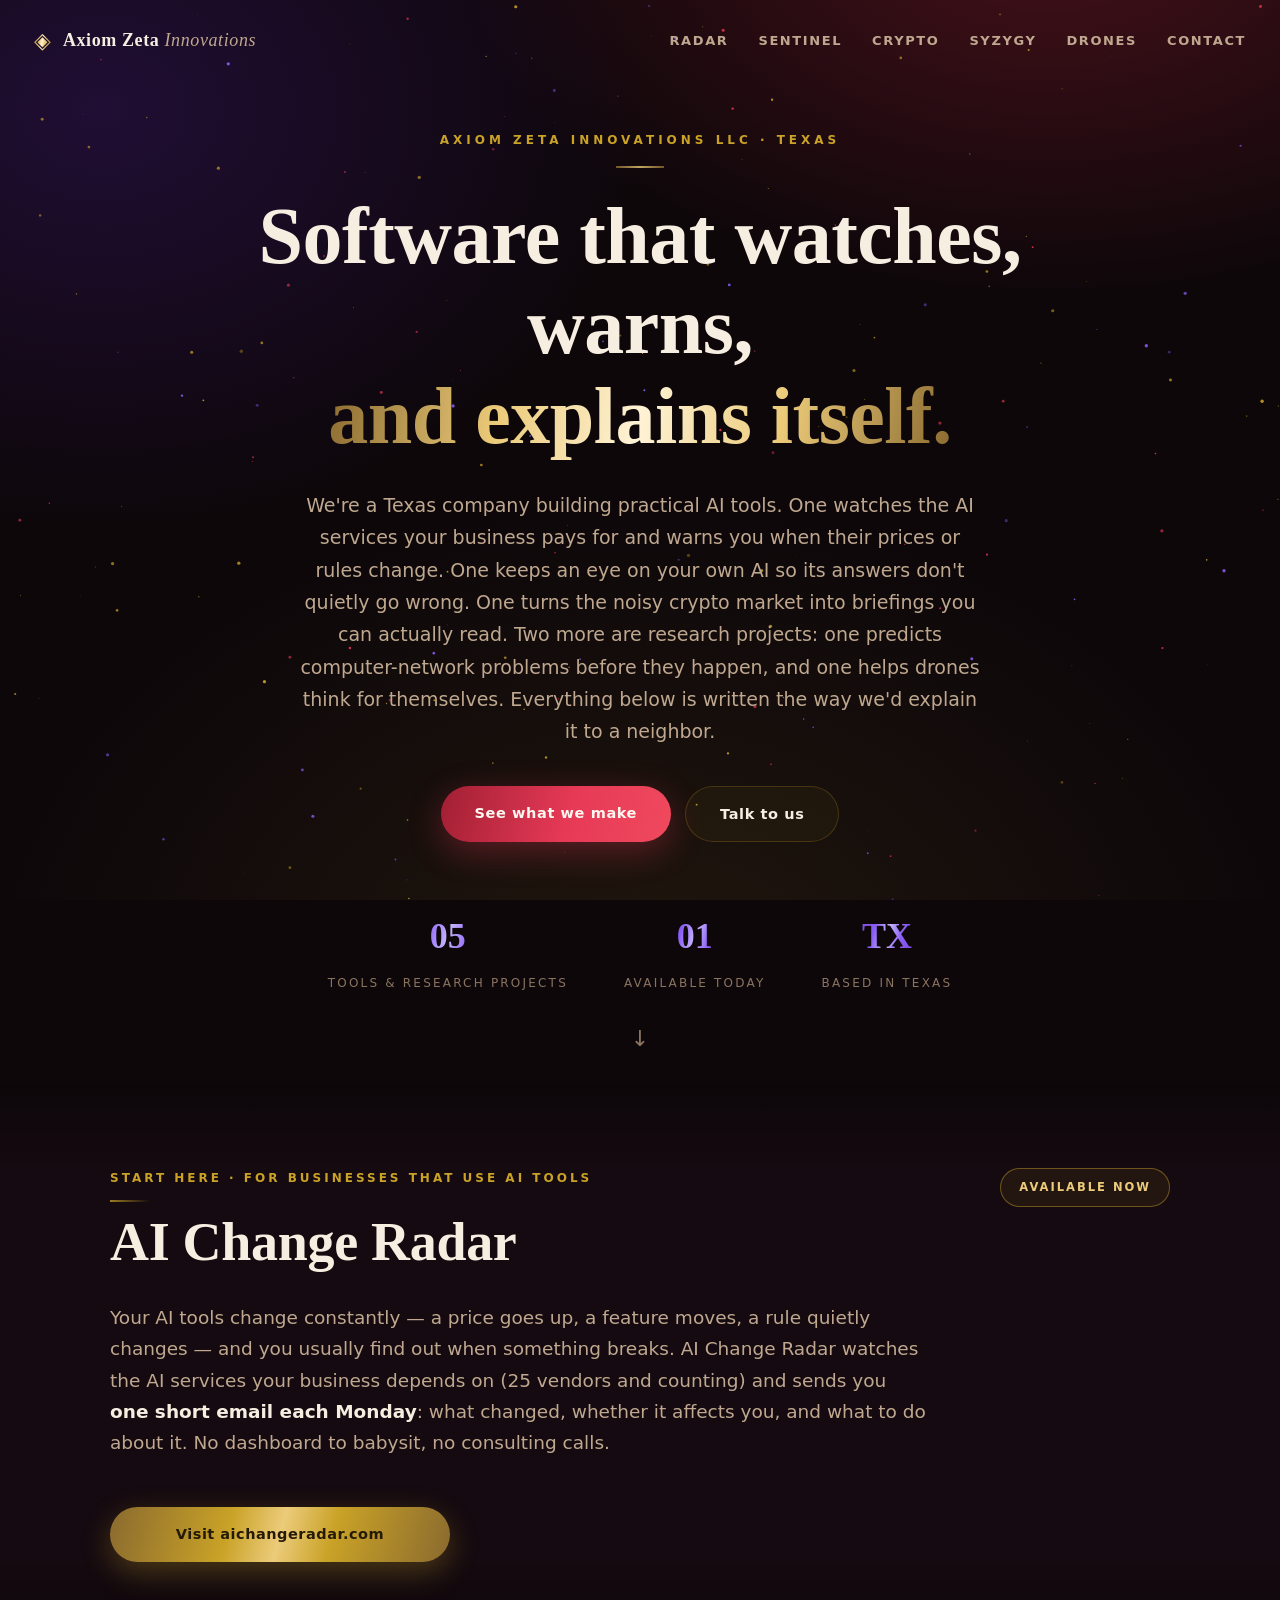
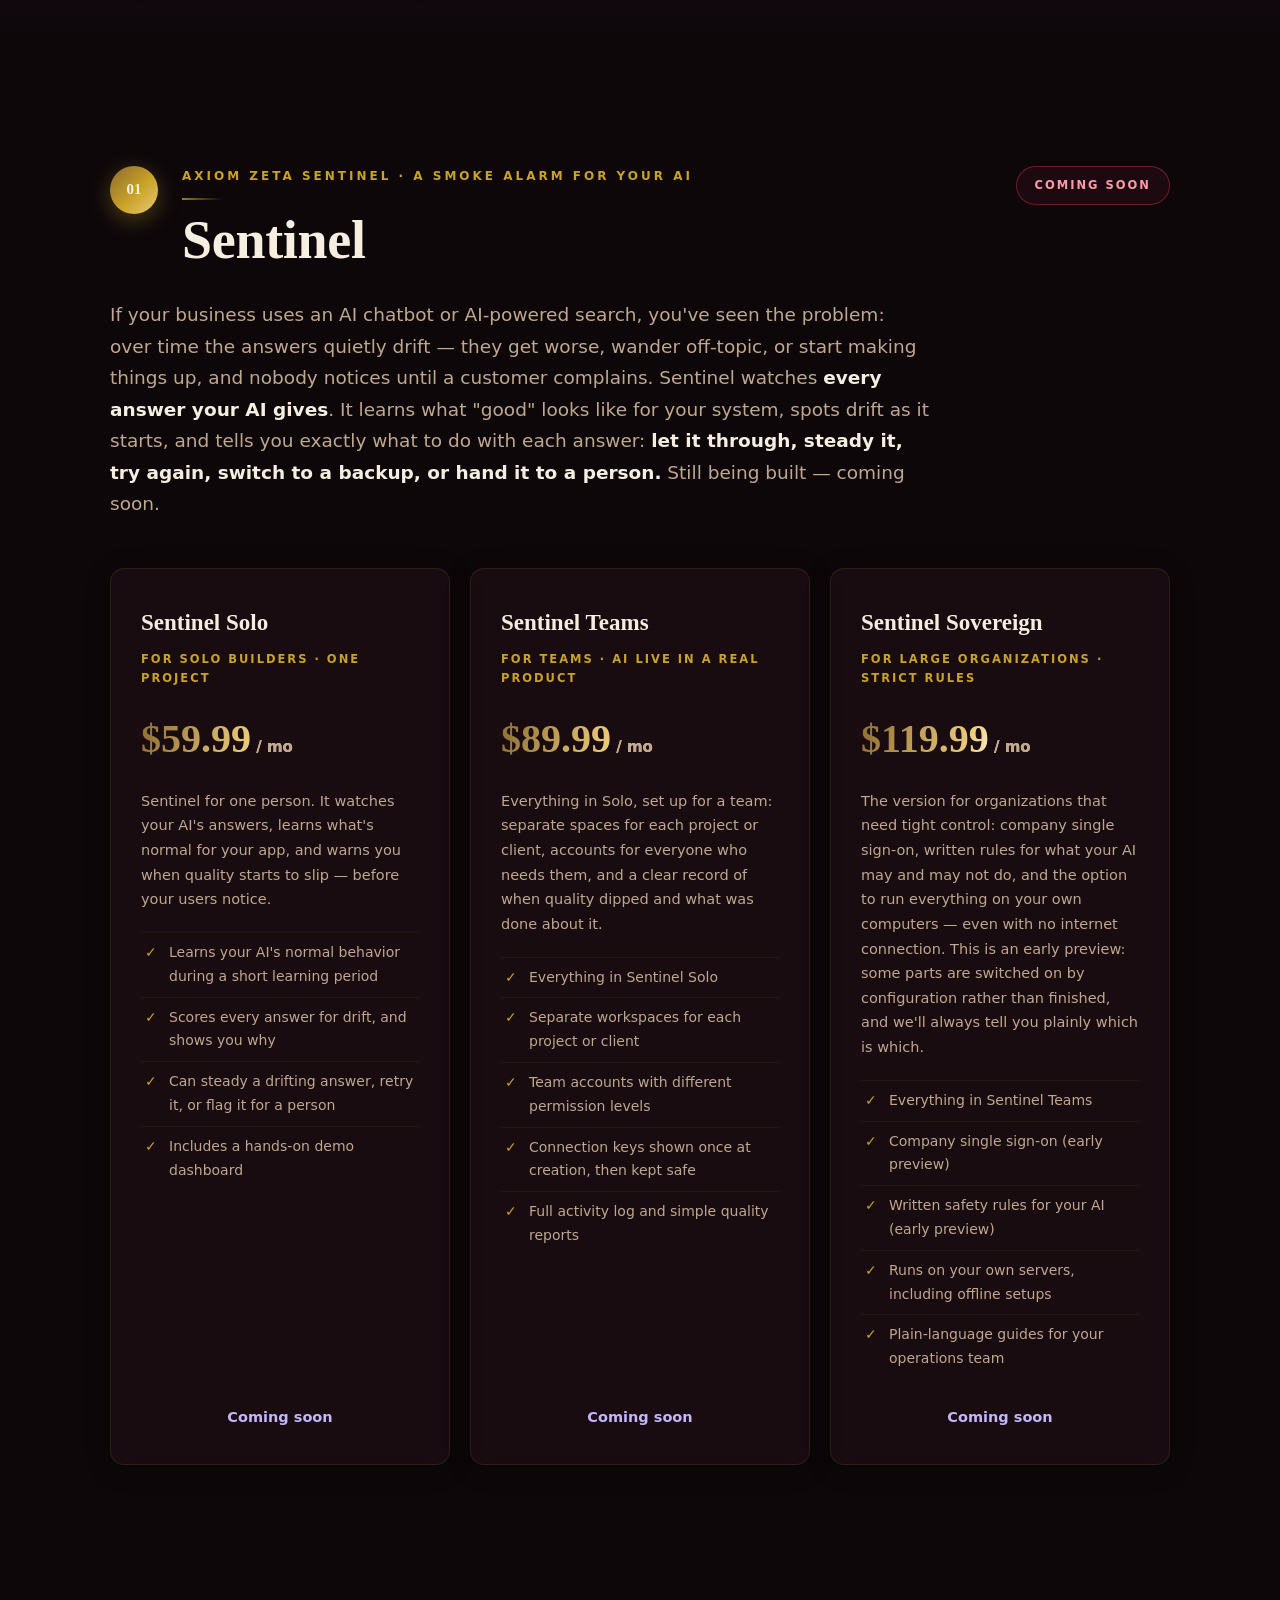
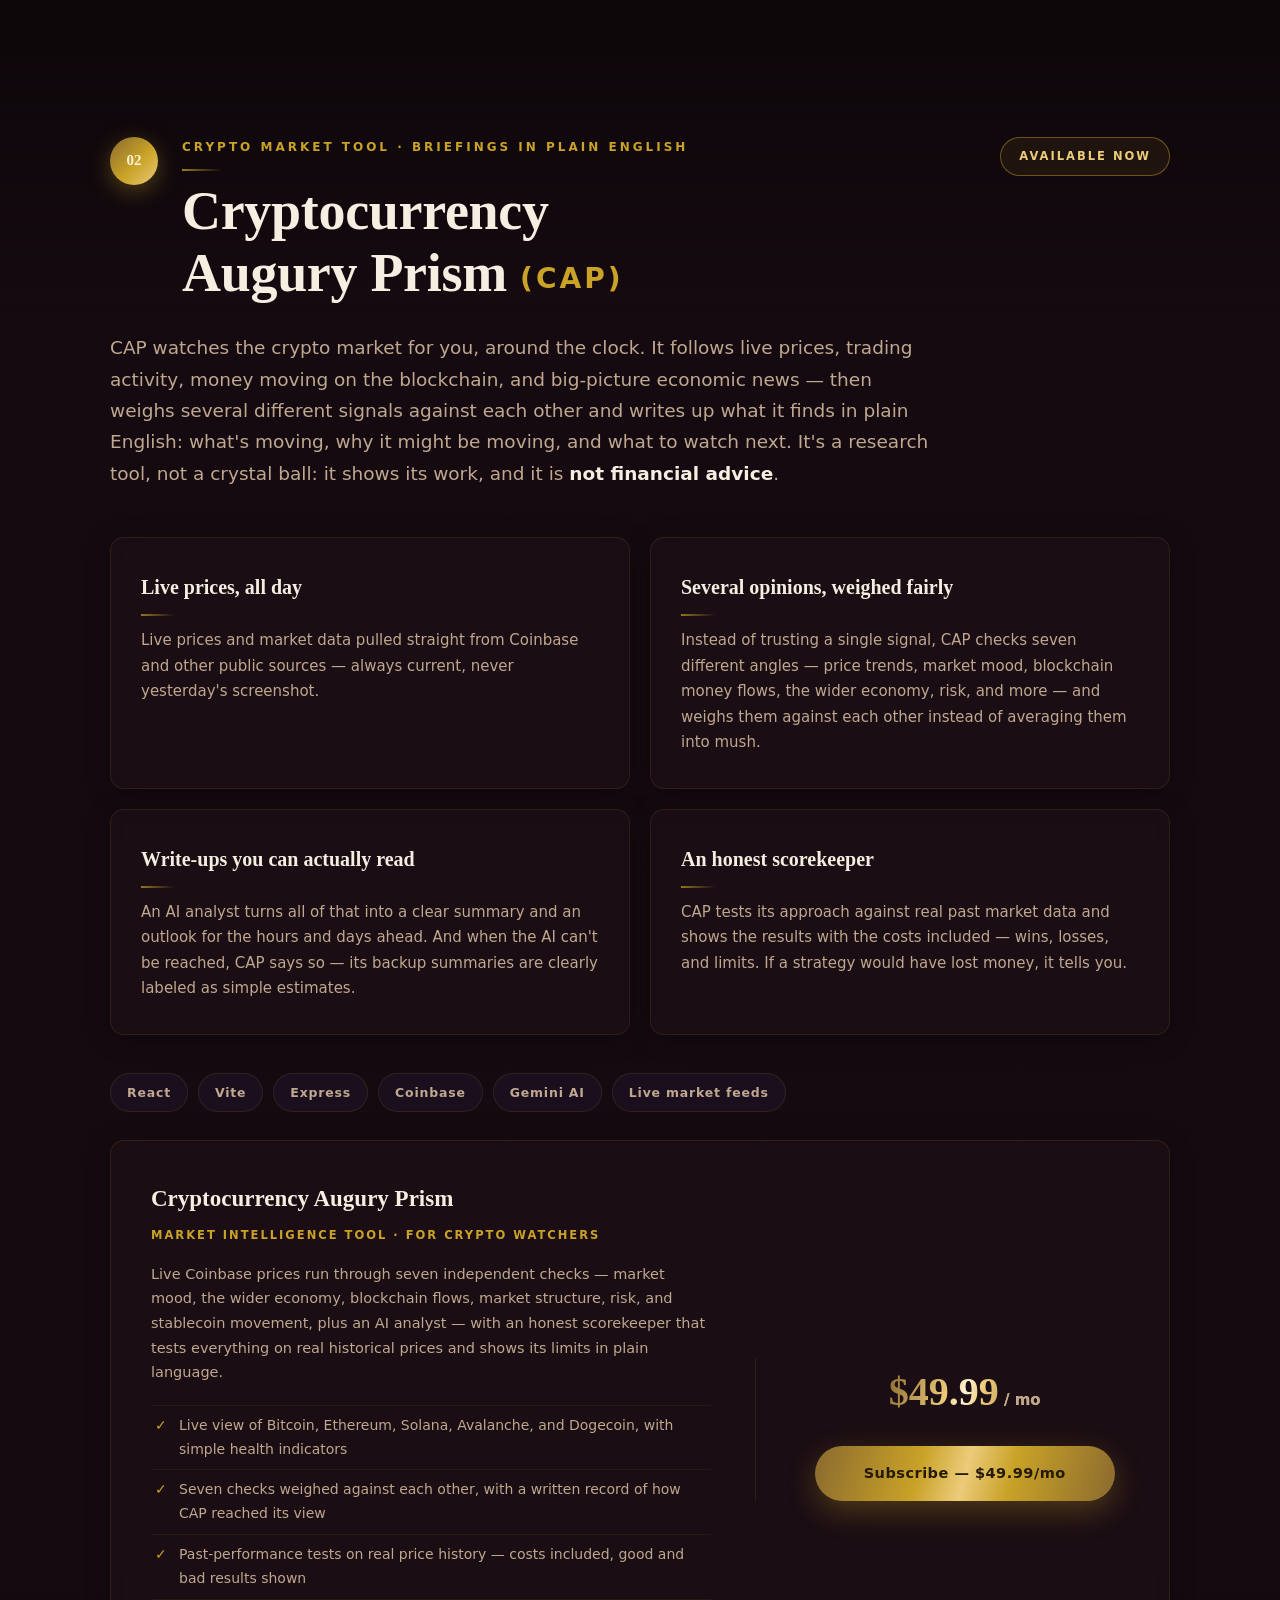
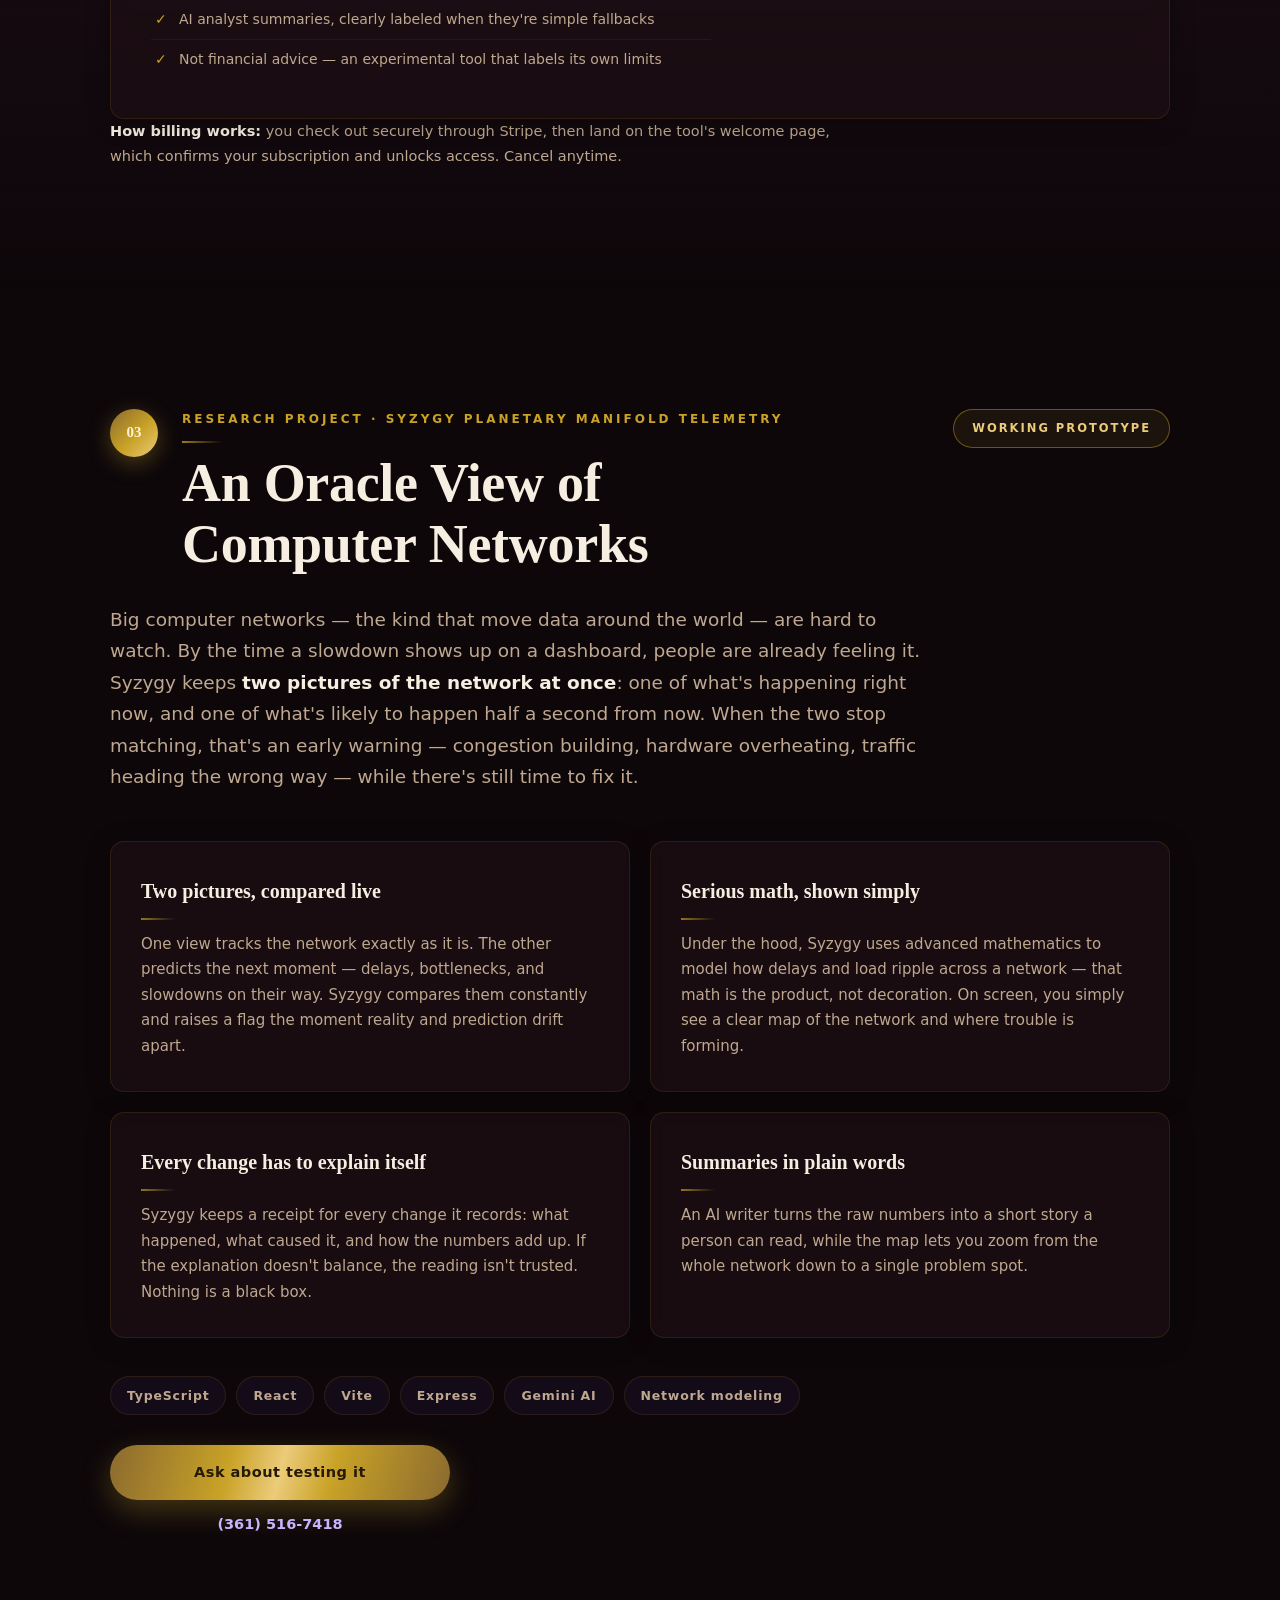
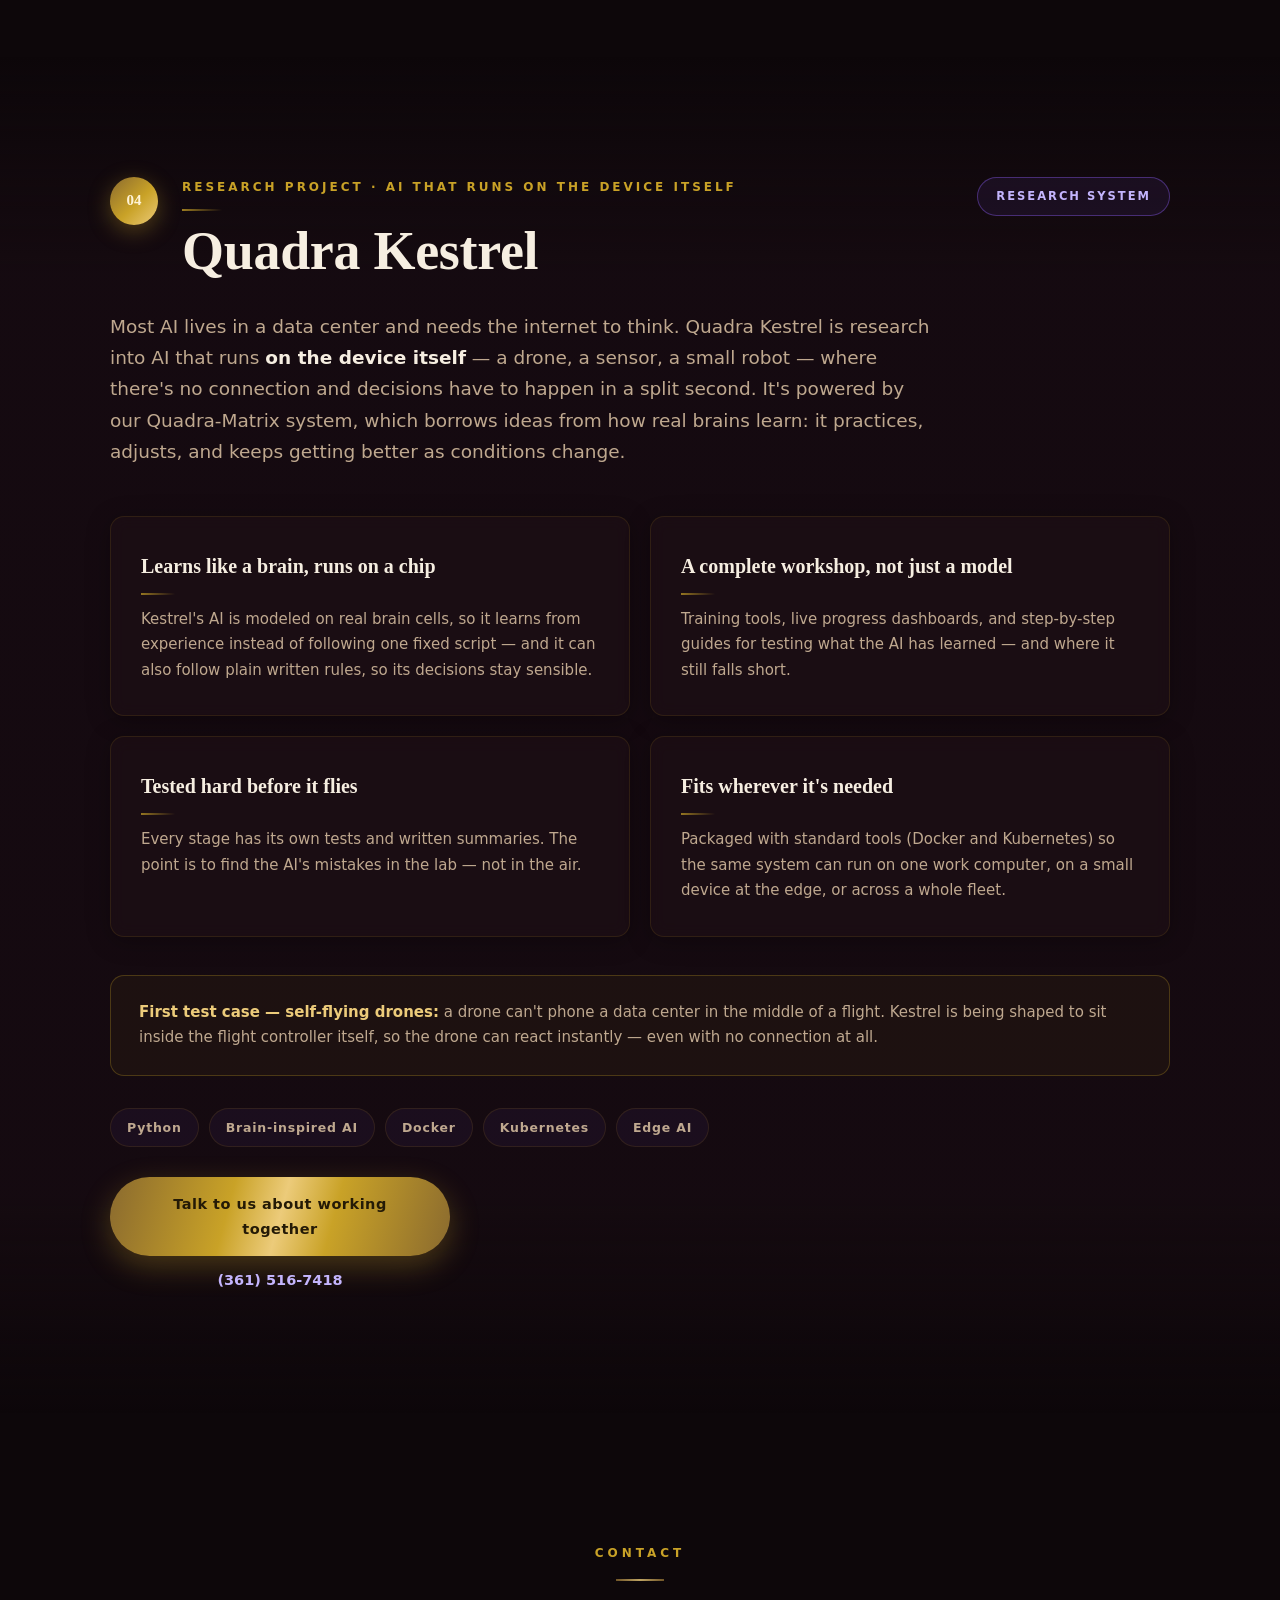
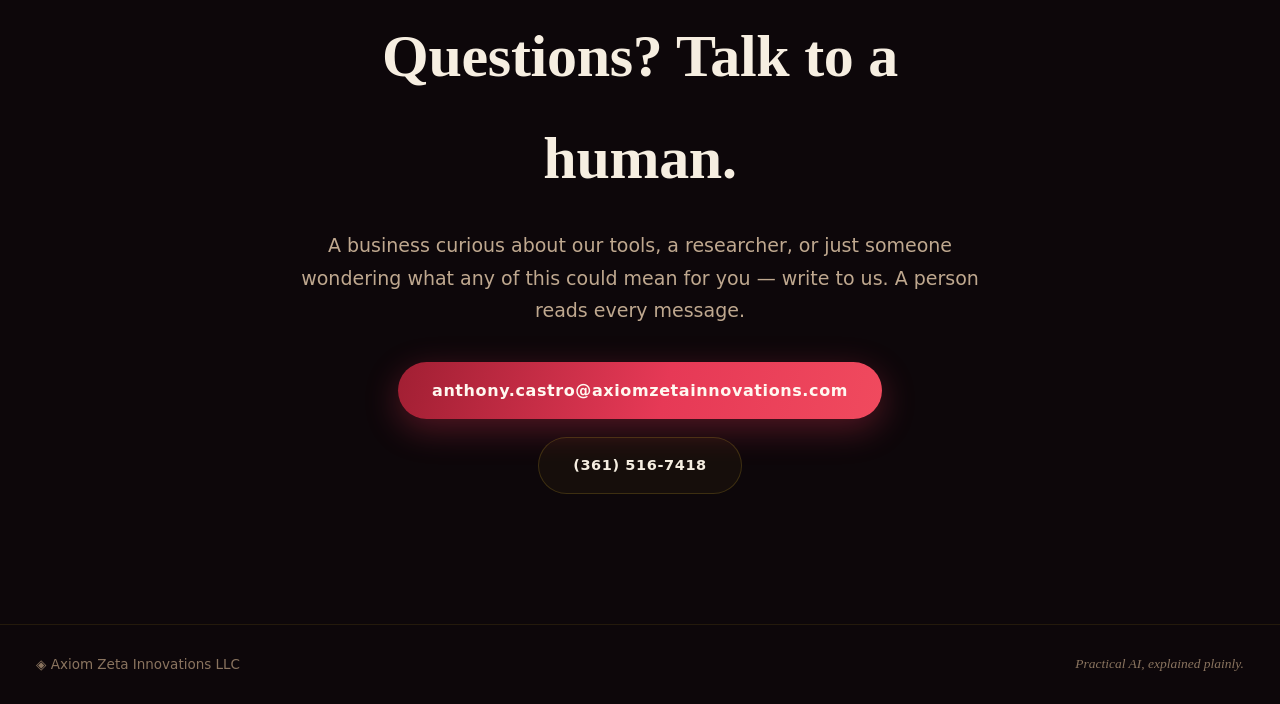
==== index.html @ dc2ccf84 "Syzygy heading: 'An Oracle View of Computer Networks' (was weather-forecast wording)" ====
<!DOCTYPE html>
<html lang="en">
<head>
<meta charset="UTF-8" />
<meta name="viewport" content="width=device-width, initial-scale=1.0" />
<title>Axiom Zeta Innovations LLC — Practical AI Tools, Explained Simply</title>
<meta name="description" content="Axiom Zeta Innovations LLC is a Texas company building practical AI tools: AI Change Radar sends one short weekly email when your AI vendors change prices, features, or rules; Sentinel (coming soon) keeps business AI answers on track; the Cryptocurrency Augury Prism turns live crypto data into plain-English briefings; plus research into network forecasting and drone AI." />
<link rel="icon" href="data:image/svg+xml,<svg xmlns='http://www.w3.org/2000/svg' viewBox='0 0 100 100'><text y='.9em' font-size='90'>◈</text></svg>" />
<link rel="stylesheet" href="styles.css" />
</head>
<body>
<canvas id="starfield" aria-hidden="true"></canvas>

<header class="site-nav">
  <a class="brand" href="#top" aria-label="Axiom Zeta Innovations home">
    <span class="brand-mark">◈</span>
    <span class="brand-name">Axiom Zeta <em>Innovations</em></span>
  </a>
  <nav class="nav-links" id="navLinks">
    <a href="#radar">Radar</a>
    <a href="#sentinel">Sentinel</a>
    <a href="#crypto">Crypto</a>
    <a href="#telemetry">Syzygy</a>
    <a href="#edge">Drones</a>
    <a href="#contact">Contact</a>
  </nav>
  <button class="nav-toggle" id="navToggle" aria-label="Open menu" aria-expanded="false">☰</button>
</header>

<main id="top">
  <!-- HERO -->
  <section class="hero">
    <div class="hero-inner">
      <p class="kicker">Axiom Zeta Innovations LLC · Texas</p>
      <h1>Software that watches, warns,<br /><span class="glow">and explains itself.</span></h1>
      <p class="lede">We're a Texas company building practical AI tools. One watches the AI services your business pays for and warns you when their prices or rules change. One keeps an eye on your own AI so its answers don't quietly go wrong. One turns the noisy crypto market into briefings you can actually read. Two more are research projects: one predicts computer-network problems before they happen, and one helps drones think for themselves. Everything below is written the way we'd explain it to a neighbor.</p>
      <div class="hero-actions">
        <a class="btn-primary" href="#radar">See what we make</a>
        <a class="btn-ghost" href="#contact">Talk to us</a>
      </div>
      <div class="hero-stats">
        <div class="stat"><strong>05</strong><span>Tools &amp; research projects</span></div>
        <div class="stat"><strong>01</strong><span>Available today</span></div>
        <div class="stat"><strong>TX</strong><span>Based in Texas</span></div>
      </div>
    </div>
    <a class="scroll-hint" href="#radar" aria-label="Scroll to what we make">↓</a>
  </section>

  <!-- FEATURED : AI CHANGE RADAR -->
  <section class="aspect alt" id="radar" style="padding-top:84px; padding-bottom:84px">
    <div class="aspect-inner">
      <div class="aspect-head">
        <div>
          <p class="aspect-kicker">Start here · For businesses that use AI tools</p>
          <h2>AI Change Radar</h2>
        </div>
        <span class="status-badge live">Available now</span>
      </div>
      <p class="aspect-lede">Your AI tools change constantly — a price goes up, a feature moves, a rule quietly changes — and you usually find out when something breaks. AI Change Radar watches the AI services your business depends on (25 vendors and counting) and sends you <em>one short email each Monday</em>: what changed, whether it affects you, and what to do about it. No dashboard to babysit, no consulting calls.</p>
      <div class="price-actions" style="max-width:340px">
        <a class="btn-gold" href="https://aichangeradar.com" target="_blank" rel="noreferrer">Visit aichangeradar.com</a>
      </div>
    </div>
  </section>

  <!-- PRODUCTS : SENTINEL — COMING SOON -->
  <section class="aspect" id="sentinel">
    <div class="aspect-inner">
      <div class="aspect-head">
        <span class="aspect-index">01</span>
        <div>
          <p class="aspect-kicker">Axiom Zeta Sentinel · A smoke alarm for your AI</p>
          <h2>Sentinel</h2>
        </div>
        <span class="status-badge dev">Coming soon</span>
      </div>
      <p class="aspect-lede">If your business uses an AI chatbot or AI-powered search, you've seen the problem: over time the answers quietly drift — they get worse, wander off-topic, or start making things up, and nobody notices until a customer complains. Sentinel watches <em>every answer your AI gives</em>. It learns what "good" looks like for your system, spots drift as it starts, and tells you exactly what to do with each answer: <em>let it through, steady it, try again, switch to a backup, or hand it to a person.</em> Still being built — coming soon.</p>
      <div class="pricing-grid">
        <article class="price-card">
          <h3>Sentinel Solo</h3>
          <p class="price-tier">For solo builders · One project</p>
          <p class="price-amount">$59.99<small> / mo</small></p>
          <p class="price-desc">Sentinel for one person. It watches your AI's answers, learns what's normal for your app, and warns you when quality starts to slip — before your users notice.</p>
          <ul class="price-features">
            <li>Learns your AI's normal behavior during a short learning period</li>
            <li>Scores every answer for drift, and shows you why</li>
            <li>Can steady a drifting answer, retry it, or flag it for a person</li>
            <li>Includes a hands-on demo dashboard</li>
          </ul>
          <div class="price-actions">
            <span class="price-gui">Coming soon</span>
          </div>
        </article>
        <article class="price-card">
          <h3>Sentinel Teams</h3>
          <p class="price-tier">For teams · AI live in a real product</p>
          <p class="price-amount">$89.99<small> / mo</small></p>
          <p class="price-desc">Everything in Solo, set up for a team: separate spaces for each project or client, accounts for everyone who needs them, and a clear record of when quality dipped and what was done about it.</p>
          <ul class="price-features">
            <li>Everything in Sentinel Solo</li>
            <li>Separate workspaces for each project or client</li>
            <li>Team accounts with different permission levels</li>
            <li>Connection keys shown once at creation, then kept safe</li>
            <li>Full activity log and simple quality reports</li>
          </ul>
          <div class="price-actions">
            <span class="price-gui">Coming soon</span>
          </div>
        </article>
        <article class="price-card">
          <h3>Sentinel Sovereign</h3>
          <p class="price-tier">For large organizations · Strict rules</p>
          <p class="price-amount">$119.99<small> / mo</small></p>
          <p class="price-desc">The version for organizations that need tight control: company single sign-on, written rules for what your AI may and may not do, and the option to run everything on your own computers — even with no internet connection. This is an early preview: some parts are switched on by configuration rather than finished, and we'll always tell you plainly which is which.</p>
          <ul class="price-features">
            <li>Everything in Sentinel Teams</li>
            <li>Company single sign-on (early preview)</li>
            <li>Written safety rules for your AI (early preview)</li>
            <li>Runs on your own servers, including offline setups</li>
            <li>Plain-language guides for your operations team</li>
          </ul>
          <div class="price-actions">
            <span class="price-gui">Coming soon</span>
          </div>
        </article>
      </div>
    </div>
  </section>

  <!-- PRODUCTS : CAP — AVAILABLE NOW -->
  <section class="aspect alt" id="crypto">
    <div class="aspect-inner">
      <div class="aspect-head">
        <span class="aspect-index">02</span>
        <div>
          <p class="aspect-kicker">Crypto market tool · Briefings in plain English</p>
          <h2>Cryptocurrency<br />Augury Prism <span class="acronym">(CAP)</span></h2>
        </div>
        <span class="status-badge live">Available now</span>
      </div>
      <p class="aspect-lede">CAP watches the crypto market for you, around the clock. It follows live prices, trading activity, money moving on the blockchain, and big-picture economic news — then weighs several different signals against each other and writes up what it finds in plain English: what's moving, why it might be moving, and what to watch next. It's a research tool, not a crystal ball: it shows its work, and it is <em>not financial advice</em>.</p>
      <div class="feature-grid">
        <article class="feature">
          <h3>Live prices, all day</h3>
          <p>Live prices and market data pulled straight from Coinbase and other public sources — always current, never yesterday's screenshot.</p>
        </article>
        <article class="feature">
          <h3>Several opinions, weighed fairly</h3>
          <p>Instead of trusting a single signal, CAP checks seven different angles — price trends, market mood, blockchain money flows, the wider economy, risk, and more — and weighs them against each other instead of averaging them into mush.</p>
        </article>
        <article class="feature">
          <h3>Write-ups you can actually read</h3>
          <p>An AI analyst turns all of that into a clear summary and an outlook for the hours and days ahead. And when the AI can't be reached, CAP says so — its backup summaries are clearly labeled as simple estimates.</p>
        </article>
        <article class="feature">
          <h3>An honest scorekeeper</h3>
          <p>CAP tests its approach against real past market data and shows the results with the costs included — wins, losses, and limits. If a strategy would have lost money, it tells you.</p>
        </article>
      </div>
      <div class="tech-row" aria-label="Technology stack">
        <span>React</span><span>Vite</span><span>Express</span><span>Coinbase</span><span>Gemini AI</span><span>Live market feeds</span>
      </div>
      <div style="margin-top:28px">
        <article class="price-card horizontal">
          <div class="ph-info">
            <h3>Cryptocurrency Augury Prism</h3>
            <p class="price-tier">Market intelligence tool · For crypto watchers</p>
            <p class="price-desc">Live Coinbase prices run through seven independent checks — market mood, the wider economy, blockchain flows, market structure, risk, and stablecoin movement, plus an AI analyst — with an honest scorekeeper that tests everything on real historical prices and shows its limits in plain language.</p>
            <ul class="price-features">
              <li>Live view of Bitcoin, Ethereum, Solana, Avalanche, and Dogecoin, with simple health indicators</li>
              <li>Seven checks weighed against each other, with a written record of how CAP reached its view</li>
              <li>Past-performance tests on real price history — costs included, good and bad results shown</li>
              <li>AI analyst summaries, clearly labeled when they're simple fallbacks</li>
              <li>Not financial advice — an experimental tool that labels its own limits</li>
            </ul>
          </div>
          <div class="ph-buy">
            <p class="price-amount">$49.99<small> / mo</small></p>
            <div class="price-actions">
              <a class="btn-gold" href="https://buy.stripe.com/fZu8wReAUbVd3oa1KF18c0r" target="_blank" rel="noreferrer">Subscribe — $49.99/mo</a>
            </div>
          </div>
        </article>
      </div>
      <p class="sentinel-note"><strong>How billing works:</strong> you check out securely through Stripe, then land on the tool's welcome page, which confirms your subscription and unlocks access. Cancel anytime.</p>
    </div>
  </section>

  <!-- RESEARCH : SYZYGY TELEMETRY -->
  <section class="aspect" id="telemetry">
    <div class="aspect-inner">
      <div class="aspect-head">
        <span class="aspect-index">03</span>
        <div>
          <p class="aspect-kicker">Research project · Syzygy Planetary Manifold Telemetry</p>
          <h2>An Oracle View of<br />Computer Networks</h2>
        </div>
        <span class="status-badge live">Working prototype</span>
      </div>
      <p class="aspect-lede">Big computer networks — the kind that move data around the world — are hard to watch. By the time a slowdown shows up on a dashboard, people are already feeling it. Syzygy keeps <em>two pictures of the network at once</em>: one of what's happening right now, and one of what's likely to happen half a second from now. When the two stop matching, that's an early warning — congestion building, hardware overheating, traffic heading the wrong way — while there's still time to fix it.</p>
      <div class="feature-grid">
        <article class="feature">
          <h3>Two pictures, compared live</h3>
          <p>One view tracks the network exactly as it is. The other predicts the next moment — delays, bottlenecks, and slowdowns on their way. Syzygy compares them constantly and raises a flag the moment reality and prediction drift apart.</p>
        </article>
        <article class="feature">
          <h3>Serious math, shown simply</h3>
          <p>Under the hood, Syzygy uses advanced mathematics to model how delays and load ripple across a network — that math is the product, not decoration. On screen, you simply see a clear map of the network and where trouble is forming.</p>
        </article>
        <article class="feature">
          <h3>Every change has to explain itself</h3>
          <p>Syzygy keeps a receipt for every change it records: what happened, what caused it, and how the numbers add up. If the explanation doesn't balance, the reading isn't trusted. Nothing is a black box.</p>
        </article>
        <article class="feature">
          <h3>Summaries in plain words</h3>
          <p>An AI writer turns the raw numbers into a short story a person can read, while the map lets you zoom from the whole network down to a single problem spot.</p>
        </article>
      </div>
      <div class="tech-row" aria-label="Technology stack">
        <span>TypeScript</span><span>React</span><span>Vite</span><span>Express</span><span>Gemini AI</span><span>Network modeling</span>
      </div>
      <div class="price-actions" style="max-width:340px; margin-top:30px">
        <a class="btn-gold" href="tel:+13615167418">Ask about testing it</a>
        <a class="price-gui" href="tel:+13615167418">(361) 516-7418</a>
      </div>
    </div>
  </section>

  <!-- RESEARCH : EDGE AI -->
  <section class="aspect alt" id="edge">
    <div class="aspect-inner">
      <div class="aspect-head">
        <span class="aspect-index">04</span>
        <div>
          <p class="aspect-kicker">Research project · AI that runs on the device itself</p>
          <h2>Quadra Kestrel</h2>
        </div>
        <span class="status-badge research">Research system</span>
      </div>
      <p class="aspect-lede">Most AI lives in a data center and needs the internet to think. Quadra Kestrel is research into AI that runs <em>on the device itself</em> — a drone, a sensor, a small robot — where there's no connection and decisions have to happen in a split second. It's powered by our Quadra-Matrix system, which borrows ideas from how real brains learn: it practices, adjusts, and keeps getting better as conditions change.</p>
      <div class="feature-grid">
        <article class="feature">
          <h3>Learns like a brain, runs on a chip</h3>
          <p>Kestrel's AI is modeled on real brain cells, so it learns from experience instead of following one fixed script — and it can also follow plain written rules, so its decisions stay sensible.</p>
        </article>
        <article class="feature">
          <h3>A complete workshop, not just a model</h3>
          <p>Training tools, live progress dashboards, and step-by-step guides for testing what the AI has learned — and where it still falls short.</p>
        </article>
        <article class="feature">
          <h3>Tested hard before it flies</h3>
          <p>Every stage has its own tests and written summaries. The point is to find the AI's mistakes in the lab — not in the air.</p>
        </article>
        <article class="feature">
          <h3>Fits wherever it's needed</h3>
          <p>Packaged with standard tools (Docker and Kubernetes) so the same system can run on one work computer, on a small device at the edge, or across a whole fleet.</p>
        </article>
      </div>
      <div class="edge-note">
        <strong>First test case — self-flying drones:</strong> a drone can't phone a data center in the middle of a flight. Kestrel is being shaped to sit inside the flight controller itself, so the drone can react instantly — even with no connection at all.
      </div>
      <div class="tech-row" aria-label="Technology stack">
        <span>Python</span><span>Brain-inspired AI</span><span>Docker</span><span>Kubernetes</span><span>Edge AI</span>
      </div>
      <div class="price-actions" style="max-width:340px; margin-top:30px">
        <a class="btn-gold" href="tel:+13615167418">Talk to us about working together</a>
        <a class="price-gui" href="tel:+13615167418">(361) 516-7418</a>
      </div>
    </div>
  </section>

  <!-- CONTACT -->
  <section class="contact" id="contact">
    <div class="contact-inner">
      <p class="kicker">Contact</p>
      <h2>Questions? Talk to a human.</h2>
      <p class="lede">A business curious about our tools, a researcher, or just someone wondering what any of this could mean for you — write to us. A person reads every message.</p>
      <a class="btn-primary" href="mailto:anthony.castro@axiomzetainnovations.com?subject=Axiom%20Zeta%20Innovations%20—%20inquiry">anthony.castro@axiomzetainnovations.com</a>
      <div style="margin-top:18px">
        <a class="btn-ghost" href="tel:+13615167418">(361) 516-7418</a>
      </div>
    </div>
  </section>
</main>

<footer class="site-footer">
  <span>◈ Axiom Zeta Innovations LLC</span>
  <span class="foot-note">Practical AI, explained plainly.</span>
</footer>

<script src="script.js"></script>
</body>
</html>
---- styles.css ----
/* Axiom Zeta Innovations LLC — editorial luxe aesthetic
   Serif display, warm ivory ink, crimson + metallic gold + metallic purple.
   (Design language borrowed from the research-visualization reference.) */
:root {
  --bg: #0d070a;
  --bg2: #160b11;
  --panel: rgba(30, 15, 21, 0.68);
  --line: rgba(201, 162, 39, 0.22);
  --line-soft: rgba(201, 162, 39, 0.12);
  --text: #f6eee1;
  --muted: #bfa88f;
  --faint: #8a745f;
  --red: #e63956;
  --red-deep: #a11f33;
  --gold: #c9a227;
  --gold-bright: #eccb7a;
  --gold-deep: #8a6a2f;
  --purple: #8b5cf6;
  --purple-bright: #c4b5fd;
  --purple-deep: #4c1d95;
  --radius: 14px;
  --serif: Georgia, "Palatino Linotype", "Book Antiqua", Palatino, "Times New Roman", serif;
  --sans: "Inter", "Segoe UI", system-ui, -apple-system, sans-serif;
}

* { margin: 0; padding: 0; box-sizing: border-box; }

html { scroll-behavior: smooth; }

body {
  background: var(--bg);
  color: var(--text);
  font-family: var(--sans);
  line-height: 1.7;
  overflow-x: hidden;
}

::selection { background: var(--gold); color: #1a0f05; }

#starfield {
  position: fixed;
  inset: 0;
  width: 100%;
  height: 100%;
  z-index: -1;
  background:
    radial-gradient(1000px 620px at 82% -8%, rgba(161, 31, 51, 0.38) 0%, transparent 60%),
    radial-gradient(900px 700px at 8% 12%, rgba(76, 29, 149, 0.30) 0%, transparent 60%),
    radial-gradient(1200px 900px at 50% 110%, rgba(201, 162, 39, 0.10) 0%, transparent 55%),
    var(--bg);
}

/* ---------- NAV ---------- */
.site-nav {
  position: fixed;
  top: 0; left: 0; right: 0;
  z-index: 50;
  display: flex;
  align-items: center;
  justify-content: space-between;
  padding: 22px 34px;
  background: transparent;
  border-bottom: 1px solid transparent;
  transition: background 0.35s, padding 0.35s, border-color 0.35s, backdrop-filter 0.35s;
}
.site-nav.scrolled {
  padding: 13px 34px;
  background: rgba(13, 7, 10, 0.86);
  backdrop-filter: blur(14px);
  border-bottom: 1px solid var(--line-soft);
}

.brand { display: flex; align-items: center; gap: 12px; text-decoration: none; color: var(--text); }
.brand-mark {
  font-size: 22px;
  background: linear-gradient(105deg, var(--gold-deep), var(--gold-bright) 40%, #fff3d6 50%, var(--gold-bright) 60%, var(--gold-deep));
  -webkit-background-clip: text;
  background-clip: text;
  color: transparent;
}
.brand-name { font-family: var(--serif); font-weight: 700; letter-spacing: 0.6px; font-size: 18px; }
.brand-name em { font-style: italic; color: var(--muted); font-weight: 400; }

.nav-links { display: flex; gap: 30px; }
.nav-links a {
  color: var(--muted);
  text-decoration: none;
  font-size: 13px;
  font-weight: 600;
  letter-spacing: 1.6px;
  text-transform: uppercase;
  transition: color 0.25s;
}
.nav-links a:hover { color: var(--gold-bright); }

.nav-toggle {
  display: none;
  background: none;
  border: 1px solid var(--line);
  color: var(--text);
  border-radius: 10px;
  padding: 8px 12px;
  font-size: 18px;
  cursor: pointer;
}

/* ---------- HERO ---------- */
.hero {
  min-height: 100vh;
  display: flex;
  align-items: center;
  justify-content: center;
  text-align: center;
  padding: 130px 24px 90px;
  position: relative;
}

.hero-inner { max-width: 920px; }

.kicker {
  text-transform: uppercase;
  letter-spacing: 4px;
  font-size: 12px;
  color: var(--gold);
  margin-bottom: 24px;
  font-weight: 700;
}
.kicker::after {
  content: "";
  display: block;
  width: 48px;
  height: 2px;
  margin: 16px auto 0;
  background: linear-gradient(90deg, var(--gold-deep), var(--gold-bright), var(--gold-deep));
  opacity: 0.8;
}

.hero h1 {
  font-family: var(--serif);
  font-size: clamp(40px, 6.6vw, 80px);
  line-height: 1.12;
  font-weight: 700;
  letter-spacing: -0.5px;
  margin-bottom: 28px;
}

.glow {
  background: linear-gradient(100deg, var(--gold-deep) 0%, var(--gold-bright) 28%, #fff3d6 50%, var(--gold-bright) 72%, var(--gold-deep) 100%);
  -webkit-background-clip: text;
  background-clip: text;
  color: transparent;
}

.lede {
  color: var(--muted);
  font-size: clamp(16px, 2vw, 19px);
  max-width: 680px;
  margin: 0 auto 38px;
  font-weight: 400;
}

.hero-actions { display: flex; gap: 14px; justify-content: center; flex-wrap: wrap; margin-bottom: 64px; }

.btn-primary, .btn-ghost {
  display: inline-block;
  padding: 15px 34px;
  border-radius: 999px;
  font-weight: 650;
  font-size: 14.5px;
  letter-spacing: 0.6px;
  text-decoration: none;
  transition: transform 0.2s, box-shadow 0.25s, background 0.25s, border-color 0.25s;
}

.btn-primary {
  background: linear-gradient(105deg, var(--red-deep), var(--red) 55%, #f04a5e);
  color: #fff8f0;
  box-shadow: 0 10px 34px rgba(230, 57, 86, 0.32);
}
.btn-primary:hover { transform: translateY(-2px); box-shadow: 0 14px 44px rgba(230, 57, 86, 0.48); }

.btn-ghost {
  border: 1px solid var(--line);
  color: var(--text);
  background: rgba(201, 162, 39, 0.05);
}
.btn-ghost:hover { background: rgba(201, 162, 39, 0.13); border-color: rgba(201, 162, 39, 0.45); }

.hero-stats {
  display: flex;
  gap: 56px;
  justify-content: center;
  flex-wrap: wrap;
}
.stat { display: flex; flex-direction: column; gap: 6px; }
.stat strong {
  font-family: var(--serif);
  font-size: 36px;
  font-weight: 700;
  background: linear-gradient(105deg, var(--purple-deep), var(--purple) 40%, var(--purple-bright) 50%, var(--purple) 60%, var(--purple-deep));
  -webkit-background-clip: text;
  background-clip: text;
  color: transparent;
}
.stat span { color: var(--faint); font-size: 12px; text-transform: uppercase; letter-spacing: 2.2px; }

.scroll-hint {
  position: absolute;
  bottom: 26px;
  left: 50%;
  transform: translateX(-50%);
  color: var(--faint);
  text-decoration: none;
  font-size: 22px;
  animation: bob 2.4s ease-in-out infinite;
}
@keyframes bob { 0%, 100% { transform: translate(-50%, 0); } 50% { transform: translate(-50%, 10px); } }

/* ---------- ASPECT SECTIONS ---------- */
.aspect { padding: 120px 24px; }
.aspect.alt {
  background: linear-gradient(180deg, transparent, rgba(22, 11, 17, 0.9) 16%, rgba(22, 11, 17, 0.9) 84%, transparent);
}

.aspect-inner { max-width: 1060px; margin: 0 auto; }

.aspect-head {
  display: flex;
  align-items: flex-start;
  gap: 24px;
  margin-bottom: 28px;
  flex-wrap: wrap;
}

.aspect-index {
  font-family: var(--serif);
  font-size: 15px;
  font-weight: 700;
  color: #fff3d6;
  background: linear-gradient(135deg, var(--gold-deep), var(--gold) 55%, var(--gold-bright));
  width: 48px; height: 48px;
  border-radius: 50%;
  display: flex; align-items: center; justify-content: center;
  flex-shrink: 0;
  box-shadow: 0 6px 22px rgba(201, 162, 39, 0.35);
}

.aspect-kicker {
  text-transform: uppercase;
  letter-spacing: 3px;
  font-size: 12px;
  color: var(--gold);
  font-weight: 700;
  margin-bottom: 10px;
}
.aspect-kicker::after {
  content: "";
  display: block;
  width: 40px;
  height: 2px;
  margin-top: 12px;
  background: linear-gradient(90deg, var(--gold), transparent);
  opacity: 0.75;
}

.aspect-head h2 {
  font-family: var(--serif);
  font-size: clamp(32px, 4.6vw, 54px);
  line-height: 1.14;
  font-weight: 700;
  letter-spacing: -0.3px;
}

.status-badge {
  margin-left: auto;
  font-size: 11.5px;
  font-weight: 700;
  text-transform: uppercase;
  letter-spacing: 2px;
  padding: 9px 18px;
  border-radius: 999px;
  border: 1px solid var(--line);
  white-space: nowrap;
  color: var(--muted);
  background: rgba(201, 162, 39, 0.05);
}
.status-badge.live { color: var(--gold-bright); border-color: rgba(201, 162, 39, 0.45); background: rgba(201, 162, 39, 0.08); }
.status-badge.research { color: var(--purple-bright); border-color: rgba(139, 92, 246, 0.4); background: rgba(139, 92, 246, 0.08); }
.status-badge.dev { color: #ff9aa8; border-color: rgba(230, 57, 86, 0.4); background: rgba(230, 57, 86, 0.08); }

.acronym {
  font-size: 0.52em;
  color: var(--gold);
  font-weight: 700;
  letter-spacing: 3px;
  vertical-align: middle;
  font-family: var(--sans);
}

.aspect-lede {
  color: var(--muted);
  font-size: clamp(16px, 2vw, 18.5px);
  max-width: 820px;
  margin-bottom: 48px;
}
.aspect-lede em { color: var(--text); font-style: normal; font-weight: 600; }

.feature-grid {
  display: grid;
  grid-template-columns: repeat(2, 1fr);
  gap: 20px;
  margin-bottom: 38px;
}

.feature {
  background: var(--panel);
  border: 1px solid var(--line-soft);
  border-radius: var(--radius);
  padding: 32px 30px;
  backdrop-filter: blur(8px);
  box-shadow: 0 4px 24px rgba(0, 0, 0, 0.28);
  transition: transform 0.25s, border-color 0.25s, box-shadow 0.25s;
}
.feature:hover {
  transform: translateY(-4px);
  border-color: rgba(201, 162, 39, 0.5);
  box-shadow: 0 14px 44px rgba(0, 0, 0, 0.4), 0 0 0 1px rgba(201, 162, 39, 0.12);
}
.feature h3 { font-family: var(--serif); font-size: 20px; margin-bottom: 12px; color: var(--text); font-weight: 700; }
.feature h3::after {
  content: "";
  display: block;
  width: 34px;
  height: 2px;
  margin-top: 10px;
  background: linear-gradient(90deg, var(--gold), transparent);
  opacity: 0.7;
}
.feature p { color: var(--muted); font-size: 15px; }

.edge-note {
  background: rgba(201, 162, 39, 0.05);
  border: 1px solid rgba(201, 162, 39, 0.28);
  border-radius: var(--radius);
  padding: 24px 28px;
  color: var(--muted);
  font-size: 15px;
  margin-bottom: 32px;
}
.edge-note strong { color: var(--gold-bright); }

.tech-row { display: flex; flex-wrap: wrap; gap: 10px; margin-bottom: 24px; }
.tech-row span {
  font-size: 12.5px;
  font-weight: 600;
  letter-spacing: 0.8px;
  color: var(--muted);
  border: 1px solid var(--line-soft);
  border-radius: 999px;
  padding: 8px 16px;
  background: rgba(139, 92, 246, 0.06);
}

.repo-link a { color: var(--purple-bright); text-decoration: none; font-weight: 650; font-size: 15.5px; }
.repo-link a:hover { text-decoration: underline; }

/* ---------- SENTINEL PRODUCTS ---------- */
.pricing-grid {
  display: grid;
  grid-template-columns: repeat(3, 1fr);
  gap: 20px;
  margin-bottom: 32px;
}

.price-card {
  background: var(--panel);
  border: 1px solid var(--line-soft);
  border-radius: var(--radius);
  padding: 34px 30px;
  backdrop-filter: blur(8px);
  box-shadow: 0 4px 24px rgba(0, 0, 0, 0.28);
  display: flex;
  flex-direction: column;
  transition: transform 0.25s, border-color 0.25s, box-shadow 0.25s;
}
.price-card:hover {
  transform: translateY(-4px);
  border-color: rgba(201, 162, 39, 0.5);
  box-shadow: 0 14px 44px rgba(0, 0, 0, 0.4), 0 0 0 1px rgba(201, 162, 39, 0.12);
}
.price-card h3 { font-family: var(--serif); font-size: 23px; font-weight: 700; margin-bottom: 8px; }
.price-tier {
  color: var(--gold);
  font-size: 11.5px;
  font-weight: 700;
  text-transform: uppercase;
  letter-spacing: 2px;
  margin-bottom: 16px;
}
.price-amount {
  font-family: var(--serif);
  font-size: 40px;
  font-weight: 700;
  margin-bottom: 16px;
  background: linear-gradient(105deg, var(--gold-deep), var(--gold-bright) 40%, #fff3d6 50%, var(--gold-bright) 60%, var(--gold-deep));
  -webkit-background-clip: text;
  background-clip: text;
  color: transparent;
}
.price-amount small { font-size: 15px; font-weight: 600; color: var(--muted); font-family: var(--sans); -webkit-text-fill-color: var(--muted); }
.price-desc { color: var(--muted); font-size: 14.5px; margin-bottom: 20px; }
.price-features { list-style: none; margin-bottom: 26px; flex: 1; }
.price-features li {
  color: var(--muted);
  font-size: 14px;
  padding: 8px 0 8px 28px;
  position: relative;
  border-top: 1px solid rgba(201, 162, 39, 0.08);
}
.price-features li::before {
  content: "✓";
  position: absolute;
  left: 4px;
  color: var(--gold);
  font-weight: 700;
}
.price-actions { display: flex; flex-direction: column; gap: 12px; }

.btn-gold {
  display: inline-block;
  padding: 15px 28px;
  border-radius: 999px;
  font-weight: 700;
  font-size: 14.5px;
  letter-spacing: 0.5px;
  text-decoration: none;
  text-align: center;
  background: linear-gradient(105deg, var(--gold-deep), var(--gold) 35%, var(--gold-bright) 50%, var(--gold) 65%, var(--gold-deep));
  color: #241a06;
  box-shadow: 0 10px 30px rgba(201, 162, 39, 0.30);
  transition: transform 0.2s, box-shadow 0.25s;
}
.btn-gold:hover { transform: translateY(-2px); box-shadow: 0 14px 40px rgba(201, 162, 39, 0.45); }

.price-gui {
  color: var(--purple-bright);
  text-decoration: none;
  font-weight: 650;
  font-size: 14.5px;
  text-align: center;
}
.price-gui:hover { text-decoration: underline; }

.sentinel-note { color: var(--muted); font-size: 14.5px; max-width: 740px; }
.sentinel-note strong { color: var(--text); }

/* ---------- HORIZONTAL PRICE CARD (single-product sections) ---------- */
.price-card.horizontal {
  display: grid;
  grid-template-columns: 1.5fr 1fr;
  gap: 44px;
  align-items: center;
  padding: 38px 40px;
}
.price-card.horizontal .price-features { margin-bottom: 0; }
.ph-buy {
  text-align: center;
  border-left: 1px solid var(--line-soft);
  padding-left: 44px;
  display: flex;
  flex-direction: column;
  align-items: center;
  gap: 6px;
}
.ph-buy .price-amount { margin-bottom: 14px; }
.ph-buy .price-actions { width: 100%; max-width: 300px; }

/* ---------- CONTACT ---------- */
.contact { padding: 130px 24px; text-align: center; }
.contact-inner { max-width: 720px; margin: 0 auto; }
.contact h2 { font-family: var(--serif); font-size: clamp(36px, 5vw, 60px); font-weight: 700; letter-spacing: -0.3px; margin-bottom: 20px; }
.contact .lede { margin-bottom: 36px; }
.contact .btn-primary { font-size: 16px; word-break: break-all; }

/* ---------- FOOTER ---------- */
.site-footer {
  display: flex;
  justify-content: space-between;
  align-items: center;
  gap: 12px;
  flex-wrap: wrap;
  padding: 28px 36px;
  border-top: 1px solid var(--line-soft);
  color: var(--faint);
  font-size: 13.5px;
}
.site-footer .foot-note { font-style: italic; font-family: var(--serif); }

/* ---------- REVEAL (fade-in-up, per reference) ---------- */
.reveal { opacity: 0; transform: translateY(28px); transition: opacity 0.8s cubic-bezier(0.22, 1, 0.36, 1), transform 0.8s cubic-bezier(0.22, 1, 0.36, 1); }
.reveal.visible { opacity: 1; transform: none; }

/* ---------- RESPONSIVE ---------- */
@media (max-width: 760px) {
  .feature-grid { grid-template-columns: 1fr; }
  .pricing-grid { grid-template-columns: 1fr; max-width: 520px; margin-left: auto; margin-right: auto; }
  .price-card.horizontal { grid-template-columns: 1fr; gap: 26px; padding: 30px 26px; }
  .ph-buy { border-left: none; border-top: 1px solid var(--line-soft); padding-left: 0; padding-top: 26px; }
  .nav-links {
    display: none;
    position: absolute;
    top: 100%; left: 0; right: 0;
    flex-direction: column;
    background: rgba(13, 7, 10, 0.97);
    padding: 18px 28px 24px;
    gap: 16px;
    border-bottom: 1px solid var(--line-soft);
  }
  .nav-links.open { display: flex; }
  .nav-toggle { display: block; }
  .aspect { padding: 84px 20px; }
  .status-badge { margin-left: 0; }
  .hero-stats { gap: 30px; }
  .site-nav { padding: 16px 22px; }
  .site-nav.scrolled { padding: 12px 22px; }
}
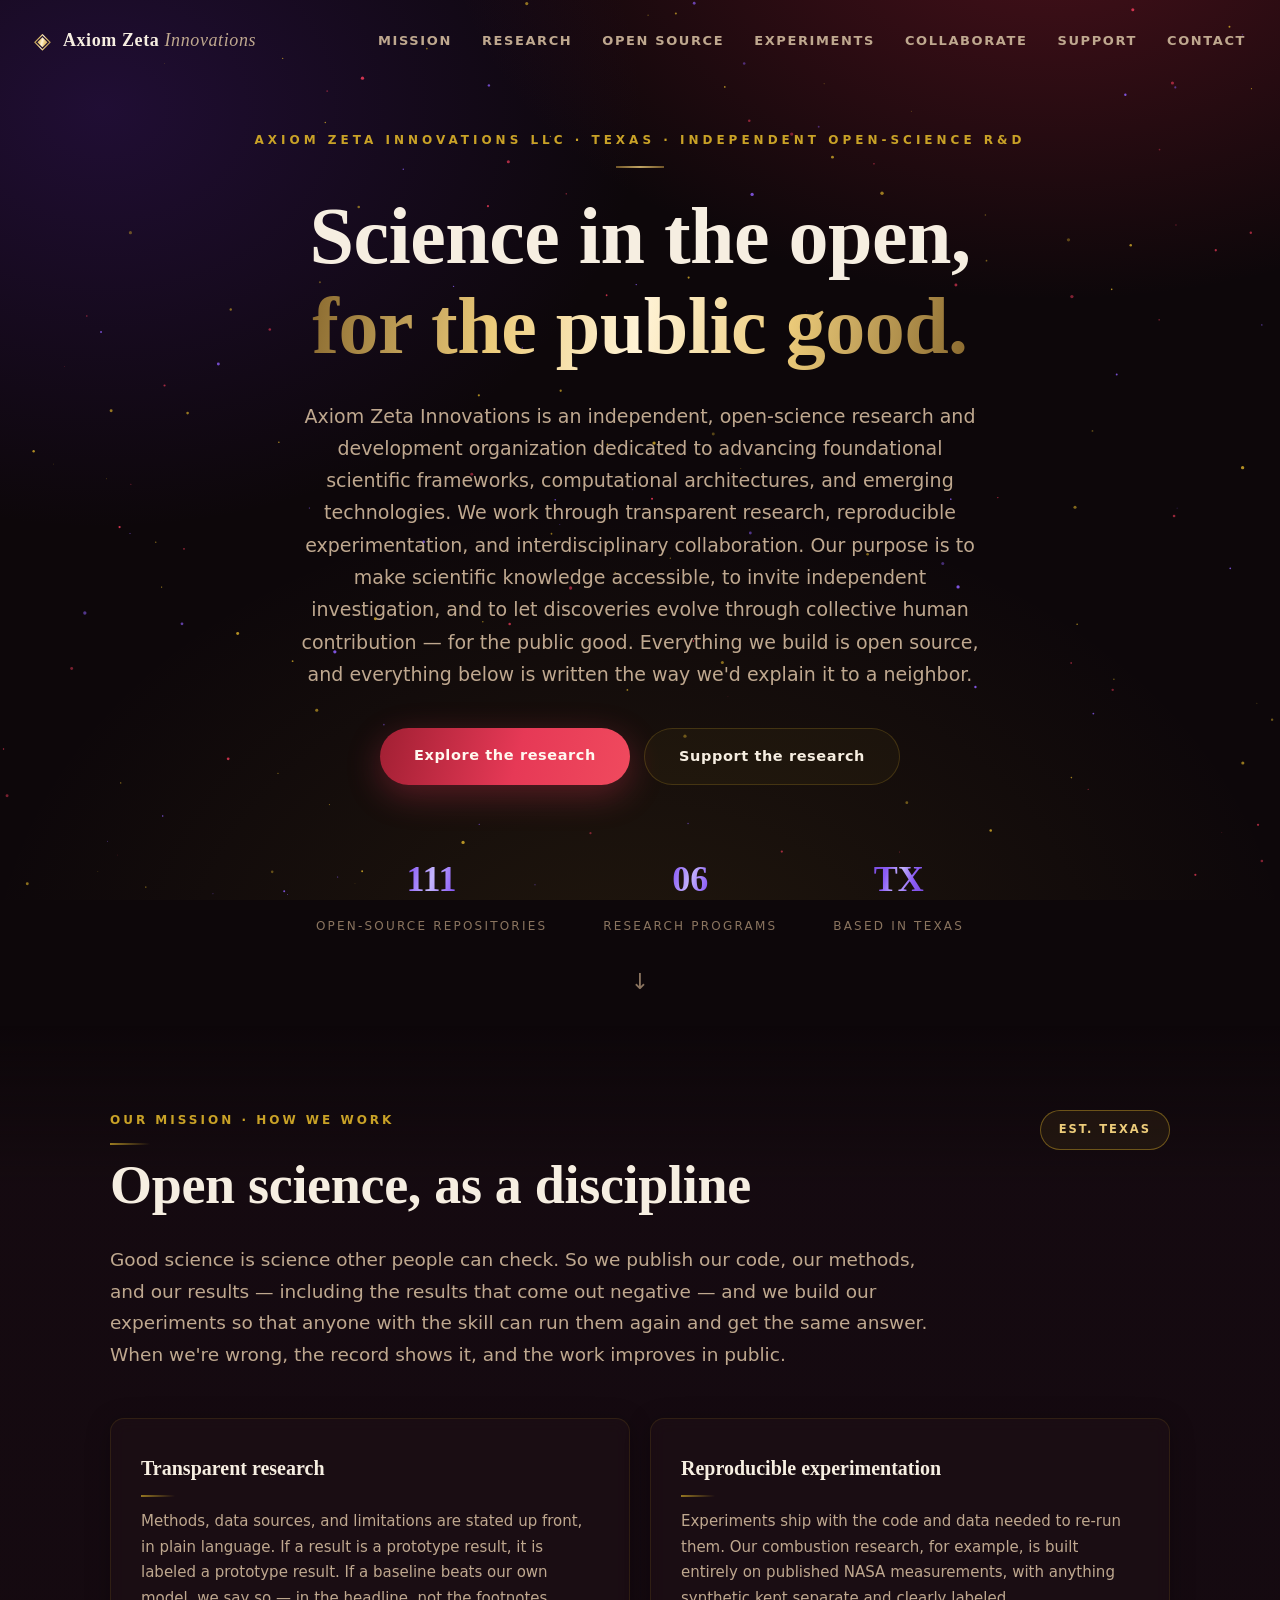
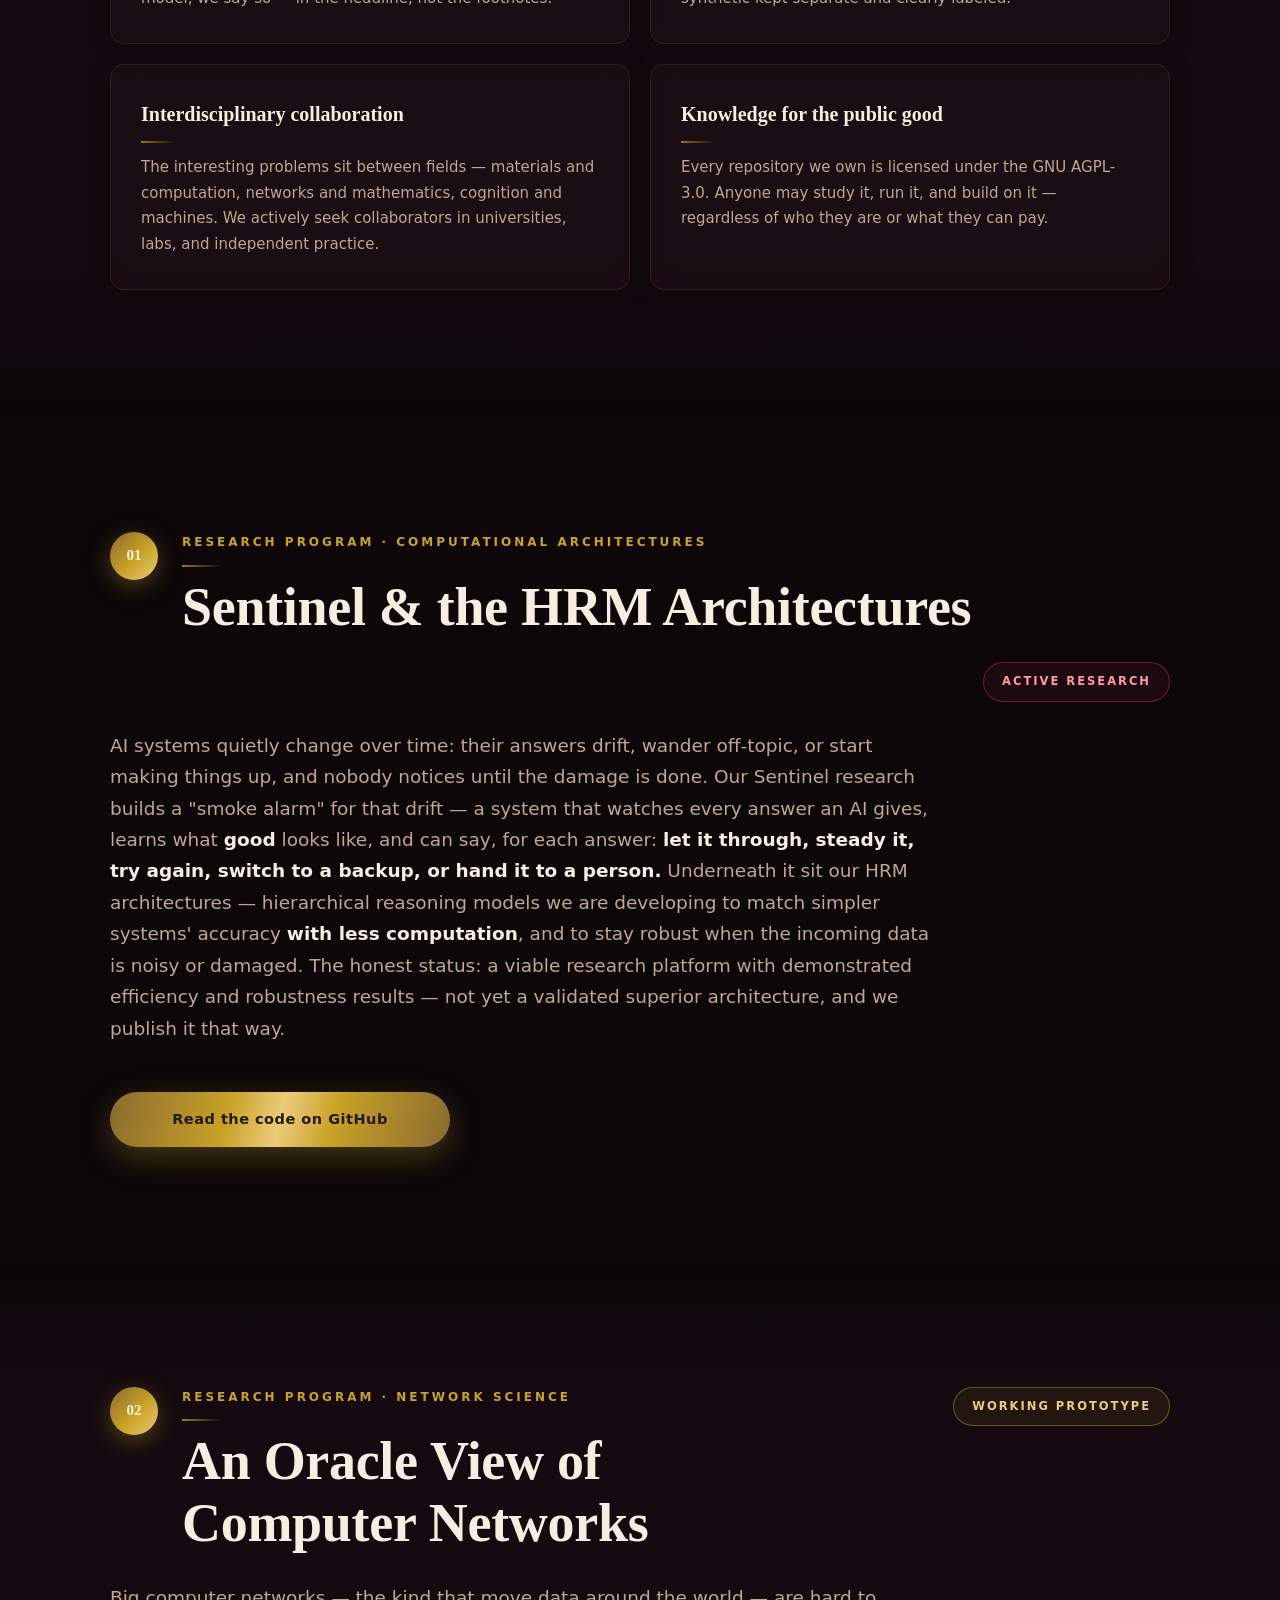
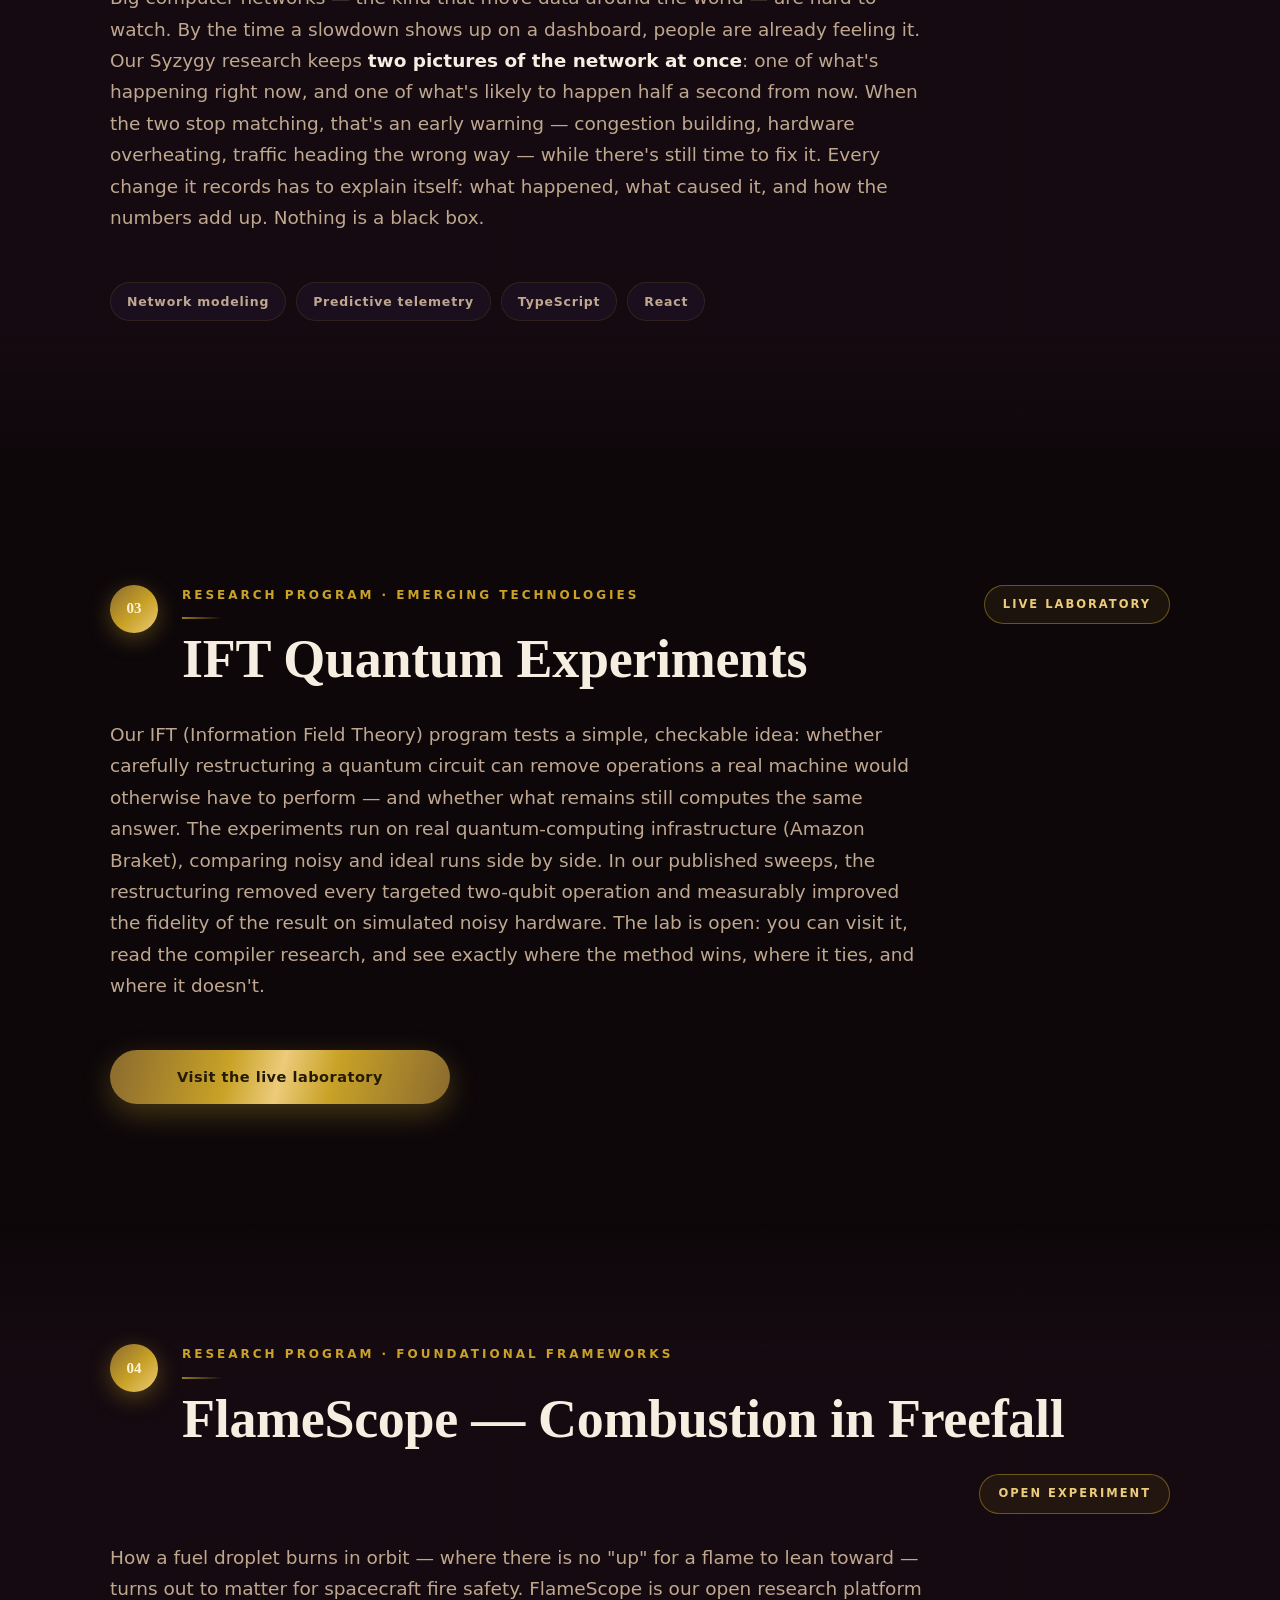
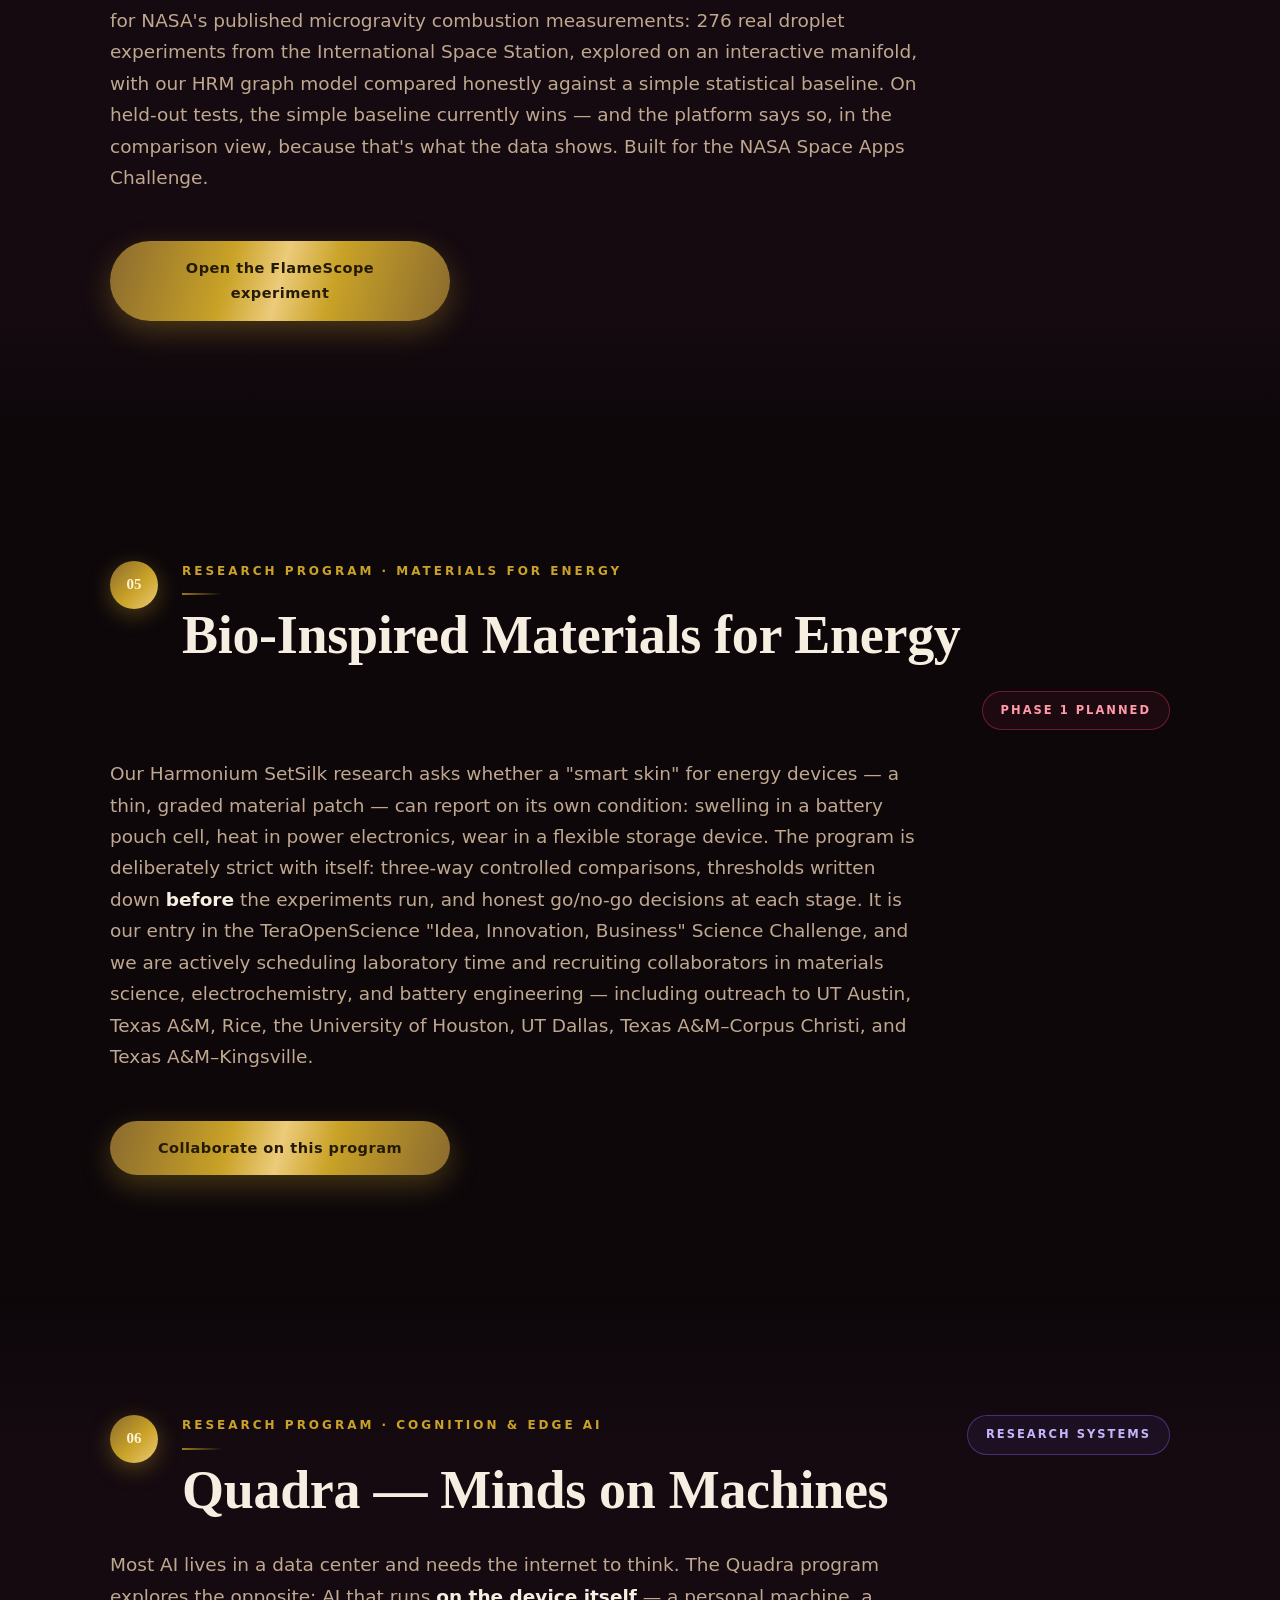
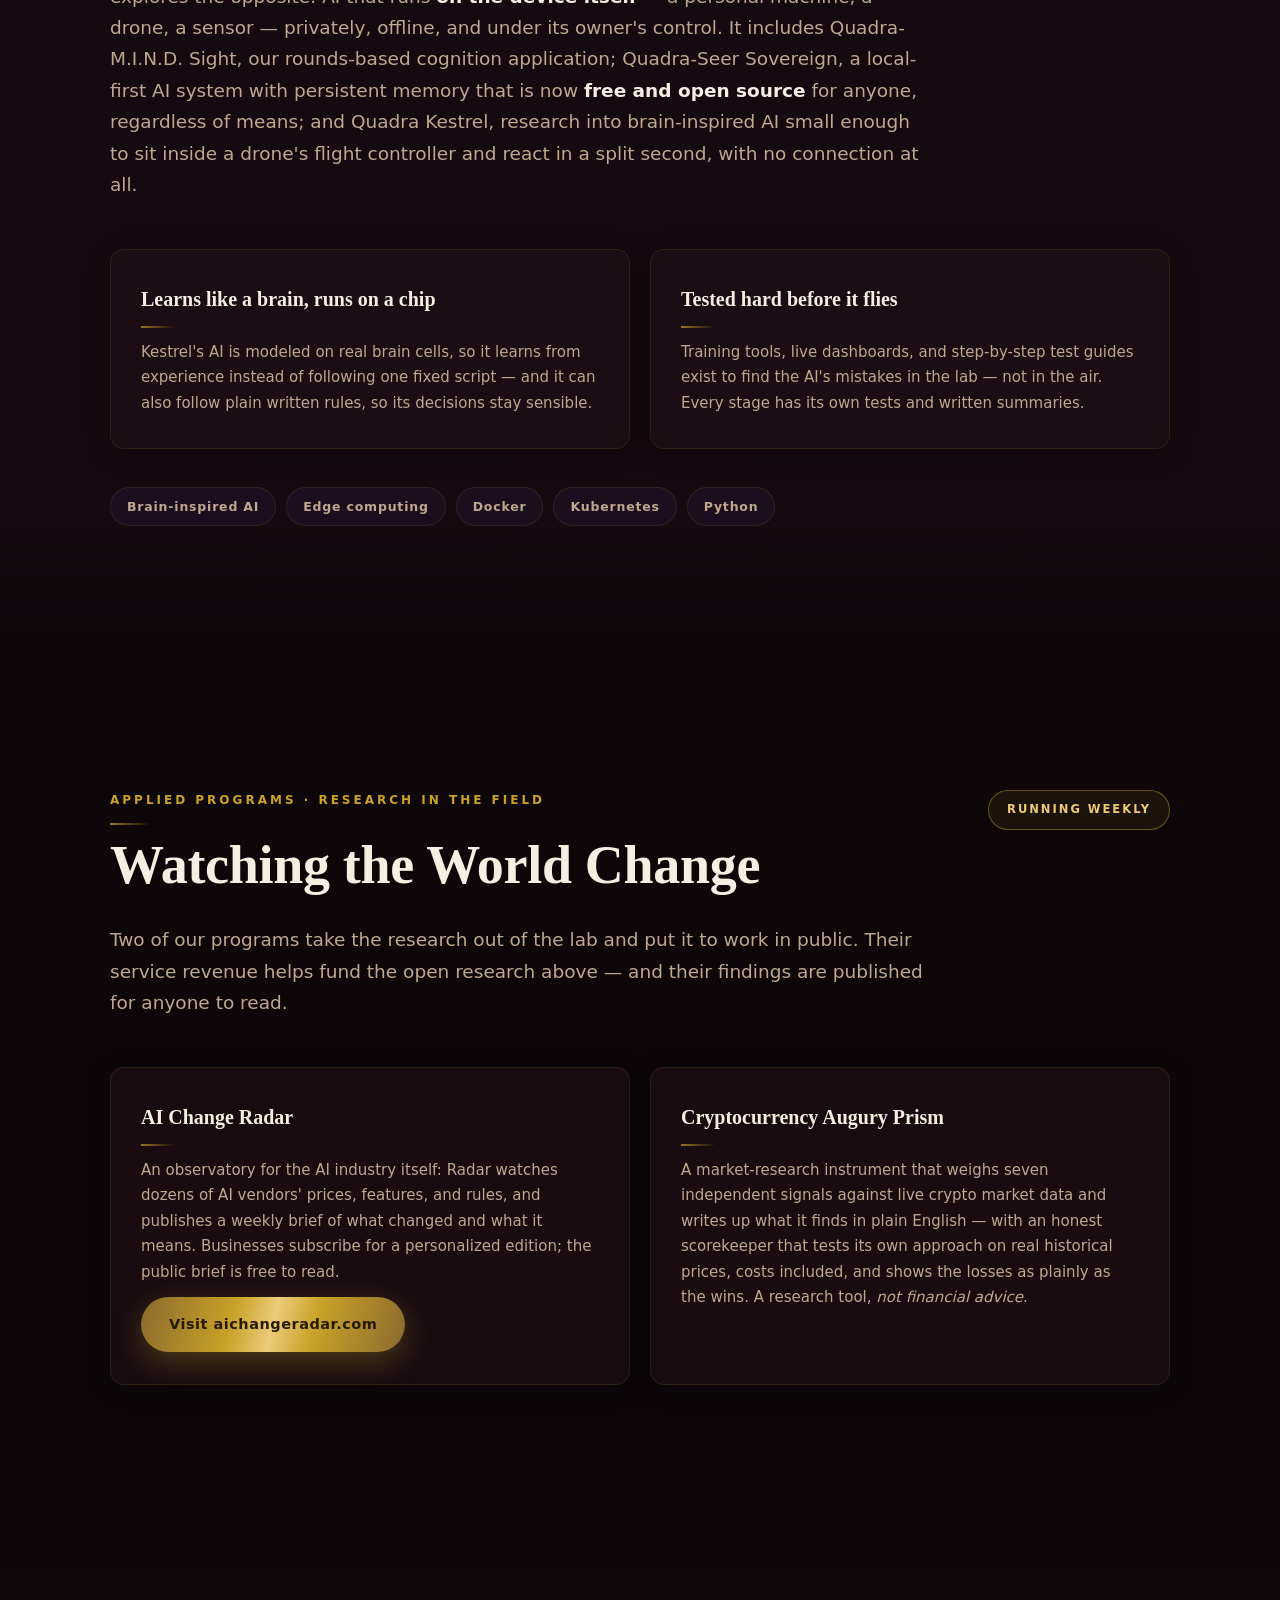
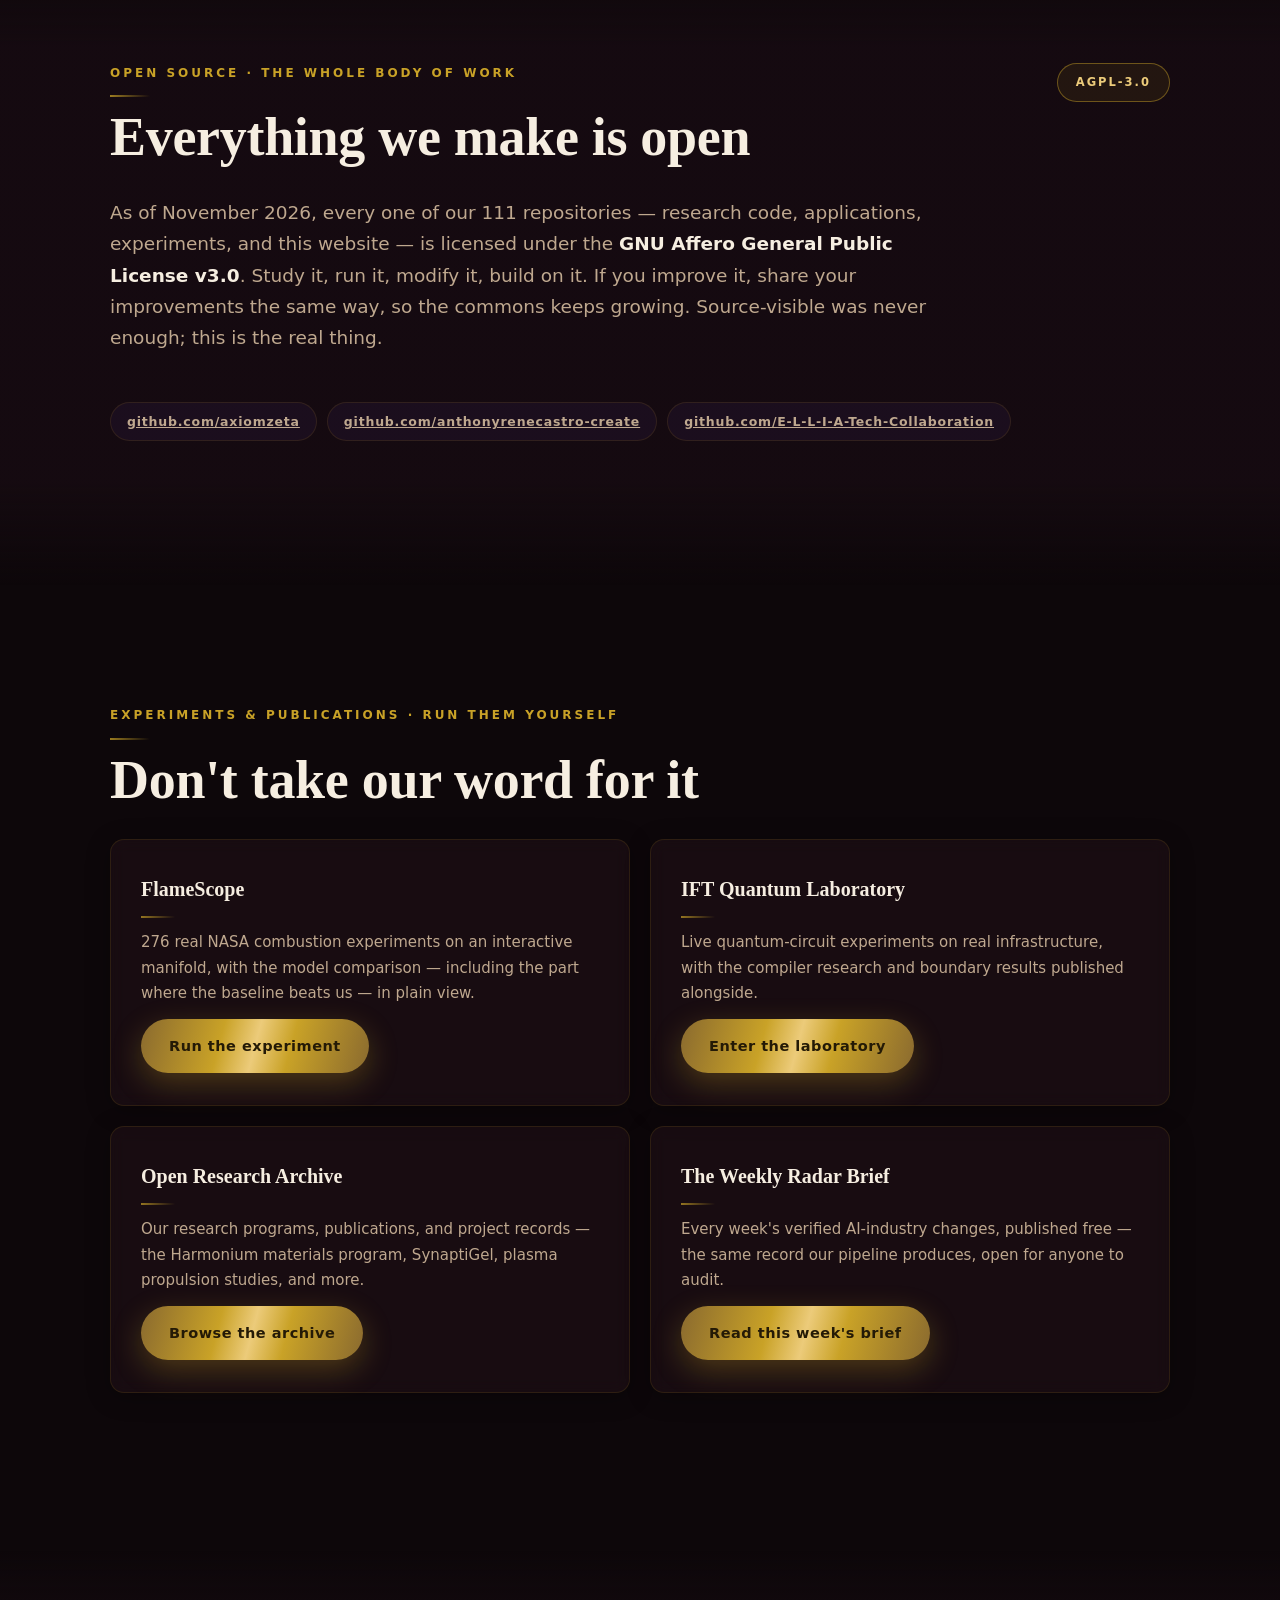
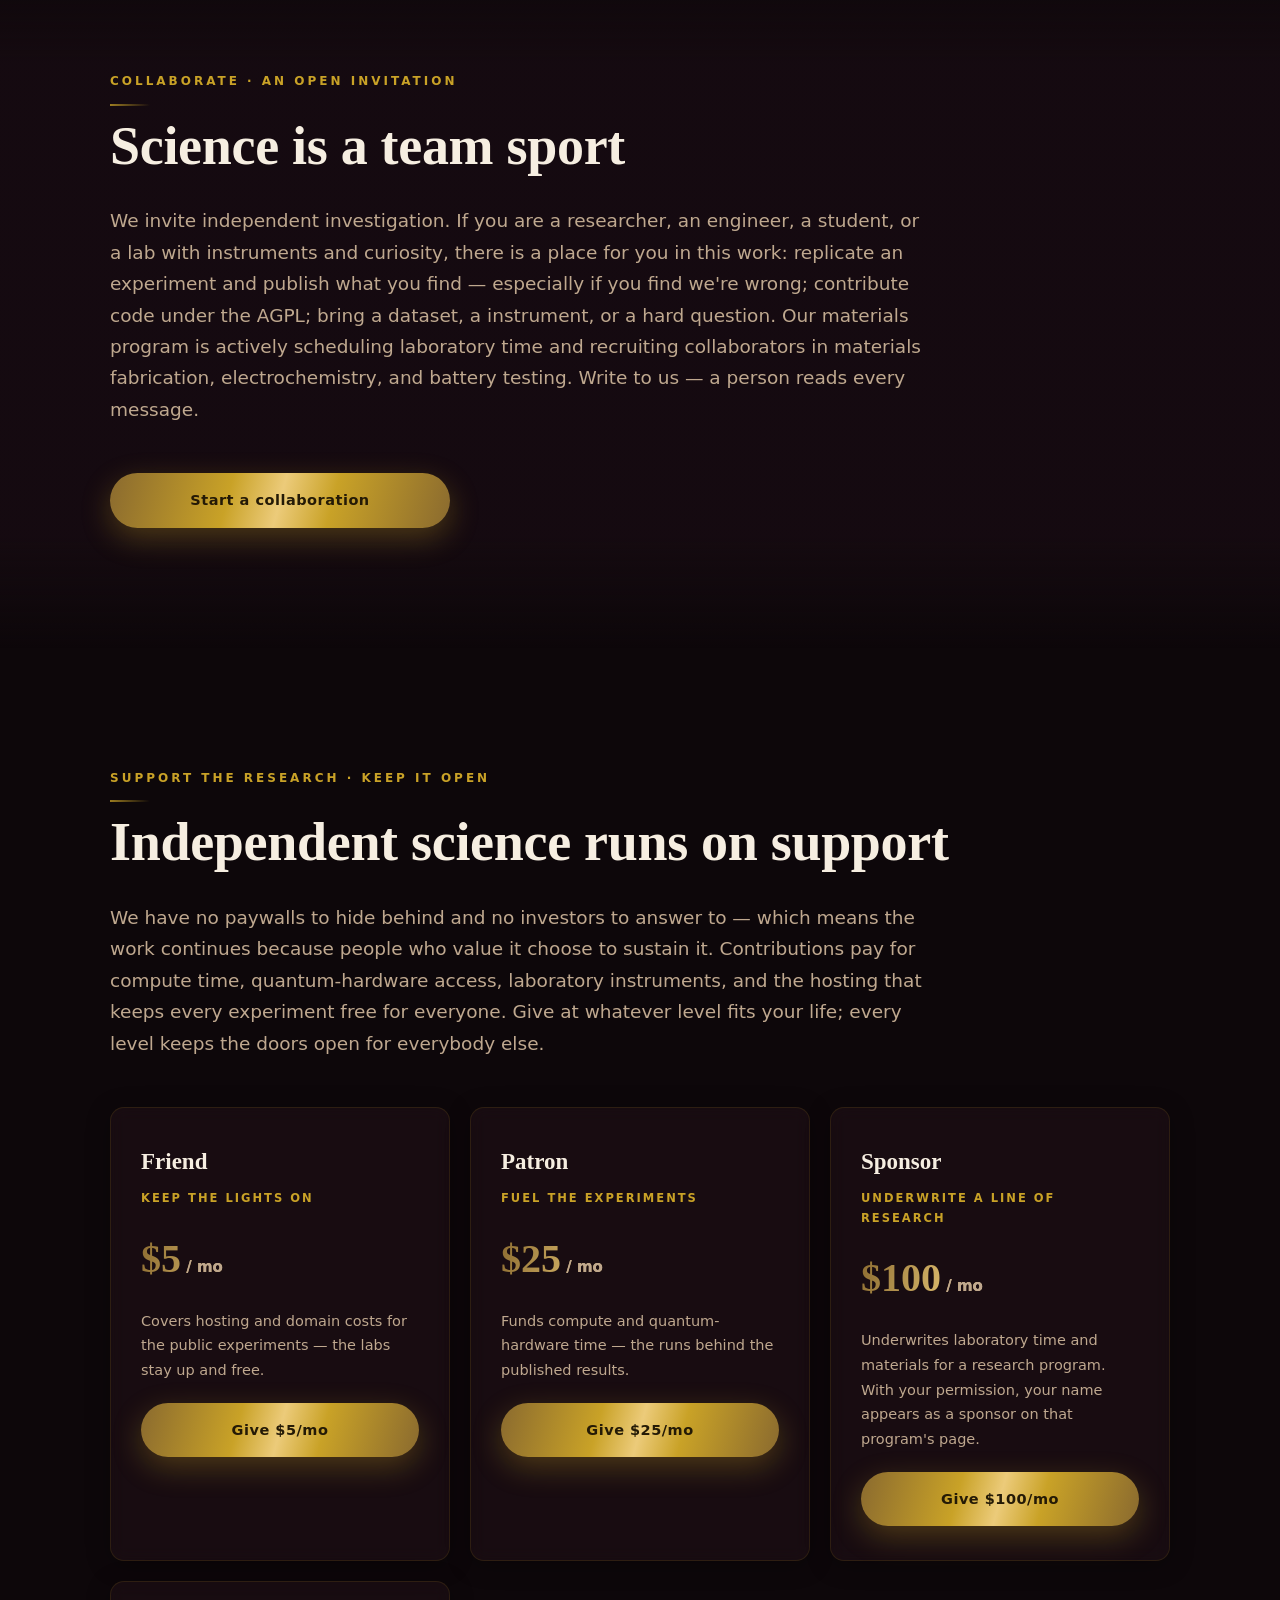
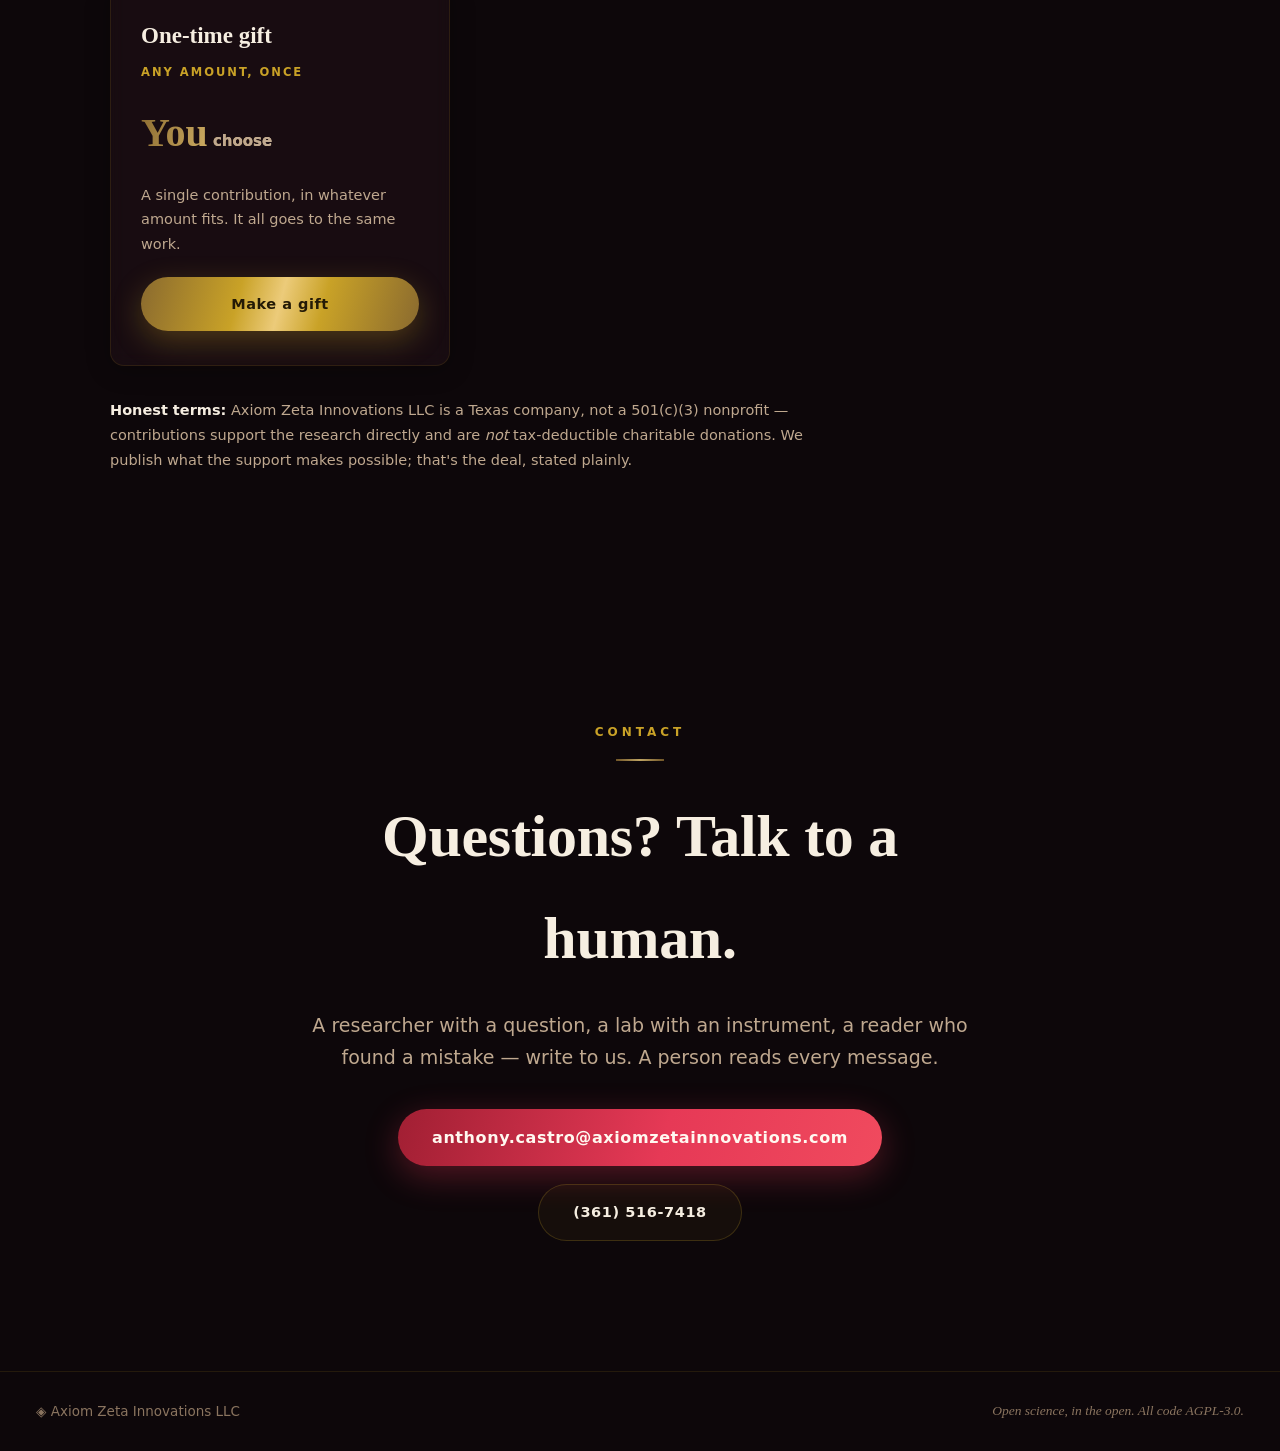
==== commit 5a40c28f: "Reframe as independent open-science R&D org; add tiered donation page (owner mission directive 2026-" ====
--- a/index.html
+++ b/index.html
@@ -3,8 +3,8 @@
 <head>
 <meta charset="UTF-8" />
 <meta name="viewport" content="width=device-width, initial-scale=1.0" />
-<title>Axiom Zeta Innovations LLC — Practical AI Tools, Explained Simply</title>
-<meta name="description" content="Axiom Zeta Innovations LLC is a Texas company building practical AI tools: AI Change Radar sends one short weekly email when your AI vendors change prices, features, or rules; Sentinel (coming soon) keeps business AI answers on track; the Cryptocurrency Augury Prism turns live crypto data into plain-English briefings; plus research into network forecasting and drone AI." />
+<title>Axiom Zeta Innovations LLC — Independent Open-Science Research &amp; Development</title>
+<meta name="description" content="Axiom Zeta Innovations LLC is an independent, open-science research and development organization in Texas. We advance foundational scientific frameworks, computational architectures, and emerging technologies through transparent research, reproducible experimentation, and interdisciplinary collaboration — all of our code is open source under the AGPL-3.0, for the public good." />
 <link rel="icon" href="data:image/svg+xml,<svg xmlns='http://www.w3.org/2000/svg' viewBox='0 0 100 100'><text y='.9em' font-size='90'>◈</text></svg>" />
 <link rel="stylesheet" href="styles.css" />
 </head>
@@ -17,11 +17,12 @@
     <span class="brand-name">Axiom Zeta <em>Innovations</em></span>
   </a>
   <nav class="nav-links" id="navLinks">
-    <a href="#radar">Radar</a>
-    <a href="#sentinel">Sentinel</a>
-    <a href="#crypto">Crypto</a>
-    <a href="#telemetry">Syzygy</a>
-    <a href="#edge">Drones</a>
+    <a href="#mission">Mission</a>
+    <a href="#research">Research</a>
+    <a href="#opensource">Open Source</a>
+    <a href="#experiments">Experiments</a>
+    <a href="#collaborate">Collaborate</a>
+    <a href="#support">Support</a>
     <a href="#contact">Contact</a>
   </nav>
   <button class="nav-toggle" id="navToggle" aria-label="Open menu" aria-expanded="false">☰</button>
@@ -31,242 +32,315 @@
   <!-- HERO -->
   <section class="hero">
     <div class="hero-inner">
-      <p class="kicker">Axiom Zeta Innovations LLC · Texas</p>
-      <h1>Software that watches, warns,<br /><span class="glow">and explains itself.</span></h1>
-      <p class="lede">We're a Texas company building practical AI tools. One watches the AI services your business pays for and warns you when their prices or rules change. One keeps an eye on your own AI so its answers don't quietly go wrong. One turns the noisy crypto market into briefings you can actually read. Two more are research projects: one predicts computer-network problems before they happen, and one helps drones think for themselves. Everything below is written the way we'd explain it to a neighbor.</p>
+      <p class="kicker">Axiom Zeta Innovations LLC · Texas · Independent Open-Science R&amp;D</p>
+      <h1>Science in the open,<br /><span class="glow">for the public good.</span></h1>
+      <p class="lede">Axiom Zeta Innovations is an independent, open-science research and development organization dedicated to advancing foundational scientific frameworks, computational architectures, and emerging technologies. We work through transparent research, reproducible experimentation, and interdisciplinary collaboration. Our purpose is to make scientific knowledge accessible, to invite independent investigation, and to let discoveries evolve through collective human contribution — for the public good. Everything we build is open source, and everything below is written the way we'd explain it to a neighbor.</p>
       <div class="hero-actions">
-        <a class="btn-primary" href="#radar">See what we make</a>
-        <a class="btn-ghost" href="#contact">Talk to us</a>
+        <a class="btn-primary" href="#research">Explore the research</a>
+        <a class="btn-ghost" href="#support">Support the research</a>
       </div>
       <div class="hero-stats">
-        <div class="stat"><strong>05</strong><span>Tools &amp; research projects</span></div>
-        <div class="stat"><strong>01</strong><span>Available today</span></div>
+        <div class="stat"><strong>111</strong><span>Open-source repositories</span></div>
+        <div class="stat"><strong>06</strong><span>Research programs</span></div>
         <div class="stat"><strong>TX</strong><span>Based in Texas</span></div>
       </div>
     </div>
-    <a class="scroll-hint" href="#radar" aria-label="Scroll to what we make">↓</a>
-  </section>
-
-  <!-- FEATURED : AI CHANGE RADAR -->
-  <section class="aspect alt" id="radar" style="padding-top:84px; padding-bottom:84px">
-    <div class="aspect-inner">
-      <div class="aspect-head">
-        <div>
-          <p class="aspect-kicker">Start here · For businesses that use AI tools</p>
-          <h2>AI Change Radar</h2>
-        </div>
-        <span class="status-badge live">Available now</span>
-      </div>
-      <p class="aspect-lede">Your AI tools change constantly — a price goes up, a feature moves, a rule quietly changes — and you usually find out when something breaks. AI Change Radar watches the AI services your business depends on (25 vendors and counting) and sends you <em>one short email each Monday</em>: what changed, whether it affects you, and what to do about it. No dashboard to babysit, no consulting calls.</p>
-      <div class="price-actions" style="max-width:340px">
-        <a class="btn-gold" href="https://aichangeradar.com" target="_blank" rel="noreferrer">Visit aichangeradar.com</a>
-      </div>
-    </div>
-  </section>
-
-  <!-- PRODUCTS : SENTINEL — COMING SOON -->
-  <section class="aspect" id="sentinel">
+    <a class="scroll-hint" href="#mission" aria-label="Scroll to our mission">↓</a>
+  </section>
+
+  <!-- MISSION -->
+  <section class="aspect alt" id="mission" style="padding-top:84px; padding-bottom:84px">
+    <div class="aspect-inner">
+      <div class="aspect-head">
+        <div>
+          <p class="aspect-kicker">Our mission · How we work</p>
+          <h2>Open science, as a discipline</h2>
+        </div>
+        <span class="status-badge live">Est. Texas</span>
+      </div>
+      <p class="aspect-lede">Good science is science other people can check. So we publish our code, our methods, and our results — including the results that come out negative — and we build our experiments so that anyone with the skill can run them again and get the same answer. When we're wrong, the record shows it, and the work improves in public.</p>
+      <div class="feature-grid">
+        <article class="feature">
+          <h3>Transparent research</h3>
+          <p>Methods, data sources, and limitations are stated up front, in plain language. If a result is a prototype result, it is labeled a prototype result. If a baseline beats our own model, we say so — in the headline, not the footnotes.</p>
+        </article>
+        <article class="feature">
+          <h3>Reproducible experimentation</h3>
+          <p>Experiments ship with the code and data needed to re-run them. Our combustion research, for example, is built entirely on published NASA measurements, with anything synthetic kept separate and clearly labeled.</p>
+        </article>
+        <article class="feature">
+          <h3>Interdisciplinary collaboration</h3>
+          <p>The interesting problems sit between fields — materials and computation, networks and mathematics, cognition and machines. We actively seek collaborators in universities, labs, and independent practice.</p>
+        </article>
+        <article class="feature">
+          <h3>Knowledge for the public good</h3>
+          <p>Every repository we own is licensed under the GNU AGPL-3.0. Anyone may study it, run it, and build on it — regardless of who they are or what they can pay.</p>
+        </article>
+      </div>
+    </div>
+  </section>
+
+  <!-- RESEARCH : SENTINEL / HRM -->
+  <section class="aspect" id="research">
     <div class="aspect-inner">
       <div class="aspect-head">
         <span class="aspect-index">01</span>
         <div>
-          <p class="aspect-kicker">Axiom Zeta Sentinel · A smoke alarm for your AI</p>
-          <h2>Sentinel</h2>
-        </div>
-        <span class="status-badge dev">Coming soon</span>
-      </div>
-      <p class="aspect-lede">If your business uses an AI chatbot or AI-powered search, you've seen the problem: over time the answers quietly drift — they get worse, wander off-topic, or start making things up, and nobody notices until a customer complains. Sentinel watches <em>every answer your AI gives</em>. It learns what "good" looks like for your system, spots drift as it starts, and tells you exactly what to do with each answer: <em>let it through, steady it, try again, switch to a backup, or hand it to a person.</em> Still being built — coming soon.</p>
+          <p class="aspect-kicker">Research program · Computational architectures</p>
+          <h2>Sentinel &amp; the HRM Architectures</h2>
+        </div>
+        <span class="status-badge dev">Active research</span>
+      </div>
+      <p class="aspect-lede">AI systems quietly change over time: their answers drift, wander off-topic, or start making things up, and nobody notices until the damage is done. Our Sentinel research builds a "smoke alarm" for that drift — a system that watches every answer an AI gives, learns what <em>good</em> looks like, and can say, for each answer: <em>let it through, steady it, try again, switch to a backup, or hand it to a person.</em> Underneath it sit our HRM architectures — hierarchical reasoning models we are developing to match simpler systems' accuracy <em>with less computation</em>, and to stay robust when the incoming data is noisy or damaged. The honest status: a viable research platform with demonstrated efficiency and robustness results — not yet a validated superior architecture, and we publish it that way.</p>
+      <div class="price-actions" style="max-width:340px">
+        <a class="btn-gold" href="https://github.com/axiomzeta" target="_blank" rel="noreferrer">Read the code on GitHub</a>
+      </div>
+    </div>
+  </section>
+
+  <!-- RESEARCH : SYZYGY -->
+  <section class="aspect alt" id="telemetry">
+    <div class="aspect-inner">
+      <div class="aspect-head">
+        <span class="aspect-index">02</span>
+        <div>
+          <p class="aspect-kicker">Research program · Network science</p>
+          <h2>An Oracle View of<br />Computer Networks</h2>
+        </div>
+        <span class="status-badge live">Working prototype</span>
+      </div>
+      <p class="aspect-lede">Big computer networks — the kind that move data around the world — are hard to watch. By the time a slowdown shows up on a dashboard, people are already feeling it. Our Syzygy research keeps <em>two pictures of the network at once</em>: one of what's happening right now, and one of what's likely to happen half a second from now. When the two stop matching, that's an early warning — congestion building, hardware overheating, traffic heading the wrong way — while there's still time to fix it. Every change it records has to explain itself: what happened, what caused it, and how the numbers add up. Nothing is a black box.</p>
+      <div class="tech-row" aria-label="Methods">
+        <span>Network modeling</span><span>Predictive telemetry</span><span>TypeScript</span><span>React</span>
+      </div>
+    </div>
+  </section>
+
+  <!-- RESEARCH : IFT QUANTUM -->
+  <section class="aspect" id="quantum">
+    <div class="aspect-inner">
+      <div class="aspect-head">
+        <span class="aspect-index">03</span>
+        <div>
+          <p class="aspect-kicker">Research program · Emerging technologies</p>
+          <h2>IFT Quantum Experiments</h2>
+        </div>
+        <span class="status-badge live">Live laboratory</span>
+      </div>
+      <p class="aspect-lede">Our IFT (Information Field Theory) program tests a simple, checkable idea: whether carefully restructuring a quantum circuit can remove operations a real machine would otherwise have to perform — and whether what remains still computes the same answer. The experiments run on real quantum-computing infrastructure (Amazon Braket), comparing noisy and ideal runs side by side. In our published sweeps, the restructuring removed every targeted two-qubit operation and measurably improved the fidelity of the result on simulated noisy hardware. The lab is open: you can visit it, read the compiler research, and see exactly where the method wins, where it ties, and where it doesn't.</p>
+      <div class="price-actions" style="max-width:340px">
+        <a class="btn-gold" href="https://ift-quantum-manifold-simulator.vercel.app" target="_blank" rel="noreferrer">Visit the live laboratory</a>
+      </div>
+    </div>
+  </section>
+
+  <!-- RESEARCH : FLAMESCOPE -->
+  <section class="aspect alt" id="flamescope">
+    <div class="aspect-inner">
+      <div class="aspect-head">
+        <span class="aspect-index">04</span>
+        <div>
+          <p class="aspect-kicker">Research program · Foundational frameworks</p>
+          <h2>FlameScope — Combustion in Freefall</h2>
+        </div>
+        <span class="status-badge live">Open experiment</span>
+      </div>
+      <p class="aspect-lede">How a fuel droplet burns in orbit — where there is no "up" for a flame to lean toward — turns out to matter for spacecraft fire safety. FlameScope is our open research platform for NASA's published microgravity combustion measurements: 276 real droplet experiments from the International Space Station, explored on an interactive manifold, with our HRM graph model compared honestly against a simple statistical baseline. On held-out tests, the simple baseline currently wins — and the platform says so, in the comparison view, because that's what the data shows. Built for the NASA Space Apps Challenge.</p>
+      <div class="price-actions" style="max-width:340px">
+        <a class="btn-gold" href="https://hrm-flamescope-seven.vercel.app" target="_blank" rel="noreferrer">Open the FlameScope experiment</a>
+      </div>
+    </div>
+  </section>
+
+  <!-- RESEARCH : MATERIALS -->
+  <section class="aspect" id="materials">
+    <div class="aspect-inner">
+      <div class="aspect-head">
+        <span class="aspect-index">05</span>
+        <div>
+          <p class="aspect-kicker">Research program · Materials for energy</p>
+          <h2>Bio-Inspired Materials for Energy</h2>
+        </div>
+        <span class="status-badge dev">Phase 1 planned</span>
+      </div>
+      <p class="aspect-lede">Our Harmonium SetSilk research asks whether a "smart skin" for energy devices — a thin, graded material patch — can report on its own condition: swelling in a battery pouch cell, heat in power electronics, wear in a flexible storage device. The program is deliberately strict with itself: three-way controlled comparisons, thresholds written down <em>before</em> the experiments run, and honest go/no-go decisions at each stage. It is our entry in the TeraOpenScience "Idea, Innovation, Business" Science Challenge, and we are actively scheduling laboratory time and recruiting collaborators in materials science, electrochemistry, and battery engineering — including outreach to UT Austin, Texas A&amp;M, Rice, the University of Houston, UT Dallas, Texas A&amp;M–Corpus Christi, and Texas A&amp;M–Kingsville.</p>
+      <div class="price-actions" style="max-width:340px">
+        <a class="btn-gold" href="#collaborate">Collaborate on this program</a>
+      </div>
+    </div>
+  </section>
+
+  <!-- RESEARCH : QUADRA -->
+  <section class="aspect alt" id="quadra">
+    <div class="aspect-inner">
+      <div class="aspect-head">
+        <span class="aspect-index">06</span>
+        <div>
+          <p class="aspect-kicker">Research program · Cognition &amp; edge AI</p>
+          <h2>Quadra — Minds on Machines</h2>
+        </div>
+        <span class="status-badge research">Research systems</span>
+      </div>
+      <p class="aspect-lede">Most AI lives in a data center and needs the internet to think. The Quadra program explores the opposite: AI that runs <em>on the device itself</em> — a personal machine, a drone, a sensor — privately, offline, and under its owner's control. It includes Quadra-M.I.N.D. Sight, our rounds-based cognition application; Quadra-Seer Sovereign, a local-first AI system with persistent memory that is now <em>free and open source</em> for anyone, regardless of means; and Quadra Kestrel, research into brain-inspired AI small enough to sit inside a drone's flight controller and react in a split second, with no connection at all.</p>
+      <div class="feature-grid">
+        <article class="feature">
+          <h3>Learns like a brain, runs on a chip</h3>
+          <p>Kestrel's AI is modeled on real brain cells, so it learns from experience instead of following one fixed script — and it can also follow plain written rules, so its decisions stay sensible.</p>
+        </article>
+        <article class="feature">
+          <h3>Tested hard before it flies</h3>
+          <p>Training tools, live dashboards, and step-by-step test guides exist to find the AI's mistakes in the lab — not in the air. Every stage has its own tests and written summaries.</p>
+        </article>
+      </div>
+      <div class="tech-row" aria-label="Methods">
+        <span>Brain-inspired AI</span><span>Edge computing</span><span>Docker</span><span>Kubernetes</span><span>Python</span>
+      </div>
+    </div>
+  </section>
+
+  <!-- APPLIED PROGRAMS -->
+  <section class="aspect" id="applied">
+    <div class="aspect-inner">
+      <div class="aspect-head">
+        <div>
+          <p class="aspect-kicker">Applied programs · Research in the field</p>
+          <h2>Watching the World Change</h2>
+        </div>
+        <span class="status-badge live">Running weekly</span>
+      </div>
+      <p class="aspect-lede">Two of our programs take the research out of the lab and put it to work in public. Their service revenue helps fund the open research above — and their findings are published for anyone to read.</p>
+      <div class="feature-grid">
+        <article class="feature">
+          <h3>AI Change Radar</h3>
+          <p>An observatory for the AI industry itself: Radar watches dozens of AI vendors' prices, features, and rules, and publishes a weekly brief of what changed and what it means. Businesses subscribe for a personalized edition; the public brief is free to read.</p>
+          <p style="margin-top:12px"><a class="btn-gold" href="https://aichangeradar.com" target="_blank" rel="noreferrer">Visit aichangeradar.com</a></p>
+        </article>
+        <article class="feature">
+          <h3>Cryptocurrency Augury Prism</h3>
+          <p>A market-research instrument that weighs seven independent signals against live crypto market data and writes up what it finds in plain English — with an honest scorekeeper that tests its own approach on real historical prices, costs included, and shows the losses as plainly as the wins. A research tool, <em>not financial advice</em>.</p>
+        </article>
+      </div>
+    </div>
+  </section>
+
+  <!-- OPEN SOURCE -->
+  <section class="aspect alt" id="opensource">
+    <div class="aspect-inner">
+      <div class="aspect-head">
+        <div>
+          <p class="aspect-kicker">Open source · The whole body of work</p>
+          <h2>Everything we make is open</h2>
+        </div>
+        <span class="status-badge live">AGPL-3.0</span>
+      </div>
+      <p class="aspect-lede">As of November 2026, every one of our 111 repositories — research code, applications, experiments, and this website — is licensed under the <em>GNU Affero General Public License v3.0</em>. Study it, run it, modify it, build on it. If you improve it, share your improvements the same way, so the commons keeps growing. Source-visible was never enough; this is the real thing.</p>
+      <div class="tech-row" aria-label="Where the code lives">
+        <span><a href="https://github.com/axiomzeta" target="_blank" rel="noreferrer" style="color:inherit">github.com/axiomzeta</a></span>
+        <span><a href="https://github.com/anthonyrenecastro-create" target="_blank" rel="noreferrer" style="color:inherit">github.com/anthonyrenecastro-create</a></span>
+        <span><a href="https://github.com/E-L-L-I-A-Tech-Collaboration" target="_blank" rel="noreferrer" style="color:inherit">github.com/E-L-L-I-A-Tech-Collaboration</a></span>
+      </div>
+    </div>
+  </section>
+
+  <!-- EXPERIMENTS -->
+  <section class="aspect" id="experiments">
+    <div class="aspect-inner">
+      <div class="aspect-head">
+        <div>
+          <p class="aspect-kicker">Experiments &amp; publications · Run them yourself</p>
+          <h2>Don't take our word for it</h2>
+        </div>
+      </div>
+      <div class="feature-grid">
+        <article class="feature">
+          <h3>FlameScope</h3>
+          <p>276 real NASA combustion experiments on an interactive manifold, with the model comparison — including the part where the baseline beats us — in plain view.</p>
+          <p style="margin-top:12px"><a class="btn-gold" href="https://hrm-flamescope-seven.vercel.app" target="_blank" rel="noreferrer">Run the experiment</a></p>
+        </article>
+        <article class="feature">
+          <h3>IFT Quantum Laboratory</h3>
+          <p>Live quantum-circuit experiments on real infrastructure, with the compiler research and boundary results published alongside.</p>
+          <p style="margin-top:12px"><a class="btn-gold" href="https://ift-quantum-manifold-simulator.vercel.app" target="_blank" rel="noreferrer">Enter the laboratory</a></p>
+        </article>
+        <article class="feature">
+          <h3>Open Research Archive</h3>
+          <p>Our research programs, publications, and project records — the Harmonium materials program, SynaptiGel, plasma propulsion studies, and more.</p>
+          <p style="margin-top:12px"><a class="btn-gold" href="https://axiom-zeta-innovations-research-sit.vercel.app" target="_blank" rel="noreferrer">Browse the archive</a></p>
+        </article>
+        <article class="feature">
+          <h3>The Weekly Radar Brief</h3>
+          <p>Every week's verified AI-industry changes, published free — the same record our pipeline produces, open for anyone to audit.</p>
+          <p style="margin-top:12px"><a class="btn-gold" href="https://www.aichangeradar.com/brief" target="_blank" rel="noreferrer">Read this week's brief</a></p>
+        </article>
+      </div>
+    </div>
+  </section>
+
+  <!-- COLLABORATE -->
+  <section class="aspect alt" id="collaborate">
+    <div class="aspect-inner">
+      <div class="aspect-head">
+        <div>
+          <p class="aspect-kicker">Collaborate · An open invitation</p>
+          <h2>Science is a team sport</h2>
+        </div>
+      </div>
+      <p class="aspect-lede">We invite independent investigation. If you are a researcher, an engineer, a student, or a lab with instruments and curiosity, there is a place for you in this work: replicate an experiment and publish what you find — especially if you find we're wrong; contribute code under the AGPL; bring a dataset, a instrument, or a hard question. Our materials program is actively scheduling laboratory time and recruiting collaborators in materials fabrication, electrochemistry, and battery testing. Write to us — a person reads every message.</p>
+      <div class="price-actions" style="max-width:340px">
+        <a class="btn-gold" href="mailto:anthony.castro@axiomzetainnovations.com?subject=Collaboration%20—%20Axiom%20Zeta%20Innovations">Start a collaboration</a>
+      </div>
+    </div>
+  </section>
+
+  <!-- SUPPORT -->
+  <section class="aspect" id="support">
+    <div class="aspect-inner">
+      <div class="aspect-head">
+        <div>
+          <p class="aspect-kicker">Support the research · Keep it open</p>
+          <h2>Independent science runs on support</h2>
+        </div>
+      </div>
+      <p class="aspect-lede">We have no paywalls to hide behind and no investors to answer to — which means the work continues because people who value it choose to sustain it. Contributions pay for compute time, quantum-hardware access, laboratory instruments, and the hosting that keeps every experiment free for everyone. Give at whatever level fits your life; every level keeps the doors open for everybody else.</p>
       <div class="pricing-grid">
         <article class="price-card">
-          <h3>Sentinel Solo</h3>
-          <p class="price-tier">For solo builders · One project</p>
-          <p class="price-amount">$59.99<small> / mo</small></p>
-          <p class="price-desc">Sentinel for one person. It watches your AI's answers, learns what's normal for your app, and warns you when quality starts to slip — before your users notice.</p>
-          <ul class="price-features">
-            <li>Learns your AI's normal behavior during a short learning period</li>
-            <li>Scores every answer for drift, and shows you why</li>
-            <li>Can steady a drifting answer, retry it, or flag it for a person</li>
-            <li>Includes a hands-on demo dashboard</li>
-          </ul>
+          <h3>Friend</h3>
+          <p class="price-tier">Keep the lights on</p>
+          <p class="price-amount">$5<small> / mo</small></p>
+          <p class="price-desc">Covers hosting and domain costs for the public experiments — the labs stay up and free.</p>
           <div class="price-actions">
-            <span class="price-gui">Coming soon</span>
+            <a class="btn-gold" href="donate.html">Give $5/mo</a>
           </div>
         </article>
         <article class="price-card">
-          <h3>Sentinel Teams</h3>
-          <p class="price-tier">For teams · AI live in a real product</p>
-          <p class="price-amount">$89.99<small> / mo</small></p>
-          <p class="price-desc">Everything in Solo, set up for a team: separate spaces for each project or client, accounts for everyone who needs them, and a clear record of when quality dipped and what was done about it.</p>
-          <ul class="price-features">
-            <li>Everything in Sentinel Solo</li>
-            <li>Separate workspaces for each project or client</li>
-            <li>Team accounts with different permission levels</li>
-            <li>Connection keys shown once at creation, then kept safe</li>
-            <li>Full activity log and simple quality reports</li>
-          </ul>
+          <h3>Patron</h3>
+          <p class="price-tier">Fuel the experiments</p>
+          <p class="price-amount">$25<small> / mo</small></p>
+          <p class="price-desc">Funds compute and quantum-hardware time — the runs behind the published results.</p>
           <div class="price-actions">
-            <span class="price-gui">Coming soon</span>
+            <a class="btn-gold" href="donate.html">Give $25/mo</a>
           </div>
         </article>
         <article class="price-card">
-          <h3>Sentinel Sovereign</h3>
-          <p class="price-tier">For large organizations · Strict rules</p>
-          <p class="price-amount">$119.99<small> / mo</small></p>
-          <p class="price-desc">The version for organizations that need tight control: company single sign-on, written rules for what your AI may and may not do, and the option to run everything on your own computers — even with no internet connection. This is an early preview: some parts are switched on by configuration rather than finished, and we'll always tell you plainly which is which.</p>
-          <ul class="price-features">
-            <li>Everything in Sentinel Teams</li>
-            <li>Company single sign-on (early preview)</li>
-            <li>Written safety rules for your AI (early preview)</li>
-            <li>Runs on your own servers, including offline setups</li>
-            <li>Plain-language guides for your operations team</li>
-          </ul>
+          <h3>Sponsor</h3>
+          <p class="price-tier">Underwrite a line of research</p>
+          <p class="price-amount">$100<small> / mo</small></p>
+          <p class="price-desc">Underwrites laboratory time and materials for a research program. With your permission, your name appears as a sponsor on that program's page.</p>
           <div class="price-actions">
-            <span class="price-gui">Coming soon</span>
+            <a class="btn-gold" href="donate.html">Give $100/mo</a>
           </div>
         </article>
-      </div>
-    </div>
-  </section>
-
-  <!-- PRODUCTS : CAP — AVAILABLE NOW -->
-  <section class="aspect alt" id="crypto">
-    <div class="aspect-inner">
-      <div class="aspect-head">
-        <span class="aspect-index">02</span>
-        <div>
-          <p class="aspect-kicker">Crypto market tool · Briefings in plain English</p>
-          <h2>Cryptocurrency<br />Augury Prism <span class="acronym">(CAP)</span></h2>
-        </div>
-        <span class="status-badge live">Available now</span>
-      </div>
-      <p class="aspect-lede">CAP watches the crypto market for you, around the clock. It follows live prices, trading activity, money moving on the blockchain, and big-picture economic news — then weighs several different signals against each other and writes up what it finds in plain English: what's moving, why it might be moving, and what to watch next. It's a research tool, not a crystal ball: it shows its work, and it is <em>not financial advice</em>.</p>
-      <div class="feature-grid">
-        <article class="feature">
-          <h3>Live prices, all day</h3>
-          <p>Live prices and market data pulled straight from Coinbase and other public sources — always current, never yesterday's screenshot.</p>
-        </article>
-        <article class="feature">
-          <h3>Several opinions, weighed fairly</h3>
-          <p>Instead of trusting a single signal, CAP checks seven different angles — price trends, market mood, blockchain money flows, the wider economy, risk, and more — and weighs them against each other instead of averaging them into mush.</p>
-        </article>
-        <article class="feature">
-          <h3>Write-ups you can actually read</h3>
-          <p>An AI analyst turns all of that into a clear summary and an outlook for the hours and days ahead. And when the AI can't be reached, CAP says so — its backup summaries are clearly labeled as simple estimates.</p>
-        </article>
-        <article class="feature">
-          <h3>An honest scorekeeper</h3>
-          <p>CAP tests its approach against real past market data and shows the results with the costs included — wins, losses, and limits. If a strategy would have lost money, it tells you.</p>
-        </article>
-      </div>
-      <div class="tech-row" aria-label="Technology stack">
-        <span>React</span><span>Vite</span><span>Express</span><span>Coinbase</span><span>Gemini AI</span><span>Live market feeds</span>
-      </div>
-      <div style="margin-top:28px">
-        <article class="price-card horizontal">
-          <div class="ph-info">
-            <h3>Cryptocurrency Augury Prism</h3>
-            <p class="price-tier">Market intelligence tool · For crypto watchers</p>
-            <p class="price-desc">Live Coinbase prices run through seven independent checks — market mood, the wider economy, blockchain flows, market structure, risk, and stablecoin movement, plus an AI analyst — with an honest scorekeeper that tests everything on real historical prices and shows its limits in plain language.</p>
-            <ul class="price-features">
-              <li>Live view of Bitcoin, Ethereum, Solana, Avalanche, and Dogecoin, with simple health indicators</li>
-              <li>Seven checks weighed against each other, with a written record of how CAP reached its view</li>
-              <li>Past-performance tests on real price history — costs included, good and bad results shown</li>
-              <li>AI analyst summaries, clearly labeled when they're simple fallbacks</li>
-              <li>Not financial advice — an experimental tool that labels its own limits</li>
-            </ul>
+        <article class="price-card">
+          <h3>One-time gift</h3>
+          <p class="price-tier">Any amount, once</p>
+          <p class="price-amount">You<small> choose</small></p>
+          <p class="price-desc">A single contribution, in whatever amount fits. It all goes to the same work.</p>
+          <div class="price-actions">
+            <a class="btn-gold" href="donate.html">Make a gift</a>
           </div>
-          <div class="ph-buy">
-            <p class="price-amount">$49.99<small> / mo</small></p>
-            <div class="price-actions">
-              <a class="btn-gold" href="https://buy.stripe.com/fZu8wReAUbVd3oa1KF18c0r" target="_blank" rel="noreferrer">Subscribe — $49.99/mo</a>
-            </div>
-          </div>
-        </article>
-      </div>
-      <p class="sentinel-note"><strong>How billing works:</strong> you check out securely through Stripe, then land on the tool's welcome page, which confirms your subscription and unlocks access. Cancel anytime.</p>
-    </div>
-  </section>
-
-  <!-- RESEARCH : SYZYGY TELEMETRY -->
-  <section class="aspect" id="telemetry">
-    <div class="aspect-inner">
-      <div class="aspect-head">
-        <span class="aspect-index">03</span>
-        <div>
-          <p class="aspect-kicker">Research project · Syzygy Planetary Manifold Telemetry</p>
-          <h2>An Oracle View of<br />Computer Networks</h2>
-        </div>
-        <span class="status-badge live">Working prototype</span>
-      </div>
-      <p class="aspect-lede">Big computer networks — the kind that move data around the world — are hard to watch. By the time a slowdown shows up on a dashboard, people are already feeling it. Syzygy keeps <em>two pictures of the network at once</em>: one of what's happening right now, and one of what's likely to happen half a second from now. When the two stop matching, that's an early warning — congestion building, hardware overheating, traffic heading the wrong way — while there's still time to fix it.</p>
-      <div class="feature-grid">
-        <article class="feature">
-          <h3>Two pictures, compared live</h3>
-          <p>One view tracks the network exactly as it is. The other predicts the next moment — delays, bottlenecks, and slowdowns on their way. Syzygy compares them constantly and raises a flag the moment reality and prediction drift apart.</p>
-        </article>
-        <article class="feature">
-          <h3>Serious math, shown simply</h3>
-          <p>Under the hood, Syzygy uses advanced mathematics to model how delays and load ripple across a network — that math is the product, not decoration. On screen, you simply see a clear map of the network and where trouble is forming.</p>
-        </article>
-        <article class="feature">
-          <h3>Every change has to explain itself</h3>
-          <p>Syzygy keeps a receipt for every change it records: what happened, what caused it, and how the numbers add up. If the explanation doesn't balance, the reading isn't trusted. Nothing is a black box.</p>
-        </article>
-        <article class="feature">
-          <h3>Summaries in plain words</h3>
-          <p>An AI writer turns the raw numbers into a short story a person can read, while the map lets you zoom from the whole network down to a single problem spot.</p>
-        </article>
-      </div>
-      <div class="tech-row" aria-label="Technology stack">
-        <span>TypeScript</span><span>React</span><span>Vite</span><span>Express</span><span>Gemini AI</span><span>Network modeling</span>
-      </div>
-      <div class="price-actions" style="max-width:340px; margin-top:30px">
-        <a class="btn-gold" href="tel:+13615167418">Ask about testing it</a>
-        <a class="price-gui" href="tel:+13615167418">(361) 516-7418</a>
-      </div>
-    </div>
-  </section>
-
-  <!-- RESEARCH : EDGE AI -->
-  <section class="aspect alt" id="edge">
-    <div class="aspect-inner">
-      <div class="aspect-head">
-        <span class="aspect-index">04</span>
-        <div>
-          <p class="aspect-kicker">Research project · AI that runs on the device itself</p>
-          <h2>Quadra Kestrel</h2>
-        </div>
-        <span class="status-badge research">Research system</span>
-      </div>
-      <p class="aspect-lede">Most AI lives in a data center and needs the internet to think. Quadra Kestrel is research into AI that runs <em>on the device itself</em> — a drone, a sensor, a small robot — where there's no connection and decisions have to happen in a split second. It's powered by our Quadra-Matrix system, which borrows ideas from how real brains learn: it practices, adjusts, and keeps getting better as conditions change.</p>
-      <div class="feature-grid">
-        <article class="feature">
-          <h3>Learns like a brain, runs on a chip</h3>
-          <p>Kestrel's AI is modeled on real brain cells, so it learns from experience instead of following one fixed script — and it can also follow plain written rules, so its decisions stay sensible.</p>
-        </article>
-        <article class="feature">
-          <h3>A complete workshop, not just a model</h3>
-          <p>Training tools, live progress dashboards, and step-by-step guides for testing what the AI has learned — and where it still falls short.</p>
-        </article>
-        <article class="feature">
-          <h3>Tested hard before it flies</h3>
-          <p>Every stage has its own tests and written summaries. The point is to find the AI's mistakes in the lab — not in the air.</p>
-        </article>
-        <article class="feature">
-          <h3>Fits wherever it's needed</h3>
-          <p>Packaged with standard tools (Docker and Kubernetes) so the same system can run on one work computer, on a small device at the edge, or across a whole fleet.</p>
-        </article>
-      </div>
-      <div class="edge-note">
-        <strong>First test case — self-flying drones:</strong> a drone can't phone a data center in the middle of a flight. Kestrel is being shaped to sit inside the flight controller itself, so the drone can react instantly — even with no connection at all.
-      </div>
-      <div class="tech-row" aria-label="Technology stack">
-        <span>Python</span><span>Brain-inspired AI</span><span>Docker</span><span>Kubernetes</span><span>Edge AI</span>
-      </div>
-      <div class="price-actions" style="max-width:340px; margin-top:30px">
-        <a class="btn-gold" href="tel:+13615167418">Talk to us about working together</a>
-        <a class="price-gui" href="tel:+13615167418">(361) 516-7418</a>
-      </div>
+        </article>
+      </div>
+      <p class="sentinel-note"><strong>Honest terms:</strong> Axiom Zeta Innovations LLC is a Texas company, not a 501(c)(3) nonprofit — contributions support the research directly and are <em>not</em> tax-deductible charitable donations. We publish what the support makes possible; that's the deal, stated plainly.</p>
     </div>
   </section>
 
@@ -275,7 +349,7 @@
     <div class="contact-inner">
       <p class="kicker">Contact</p>
       <h2>Questions? Talk to a human.</h2>
-      <p class="lede">A business curious about our tools, a researcher, or just someone wondering what any of this could mean for you — write to us. A person reads every message.</p>
+      <p class="lede">A researcher with a question, a lab with an instrument, a reader who found a mistake — write to us. A person reads every message.</p>
       <a class="btn-primary" href="mailto:anthony.castro@axiomzetainnovations.com?subject=Axiom%20Zeta%20Innovations%20—%20inquiry">anthony.castro@axiomzetainnovations.com</a>
       <div style="margin-top:18px">
         <a class="btn-ghost" href="tel:+13615167418">(361) 516-7418</a>
@@ -286,7 +360,7 @@
 
 <footer class="site-footer">
   <span>◈ Axiom Zeta Innovations LLC</span>
-  <span class="foot-note">Practical AI, explained plainly.</span>
+  <span class="foot-note">Open science, in the open. All code AGPL-3.0.</span>
 </footer>
 
 <script src="script.js"></script>
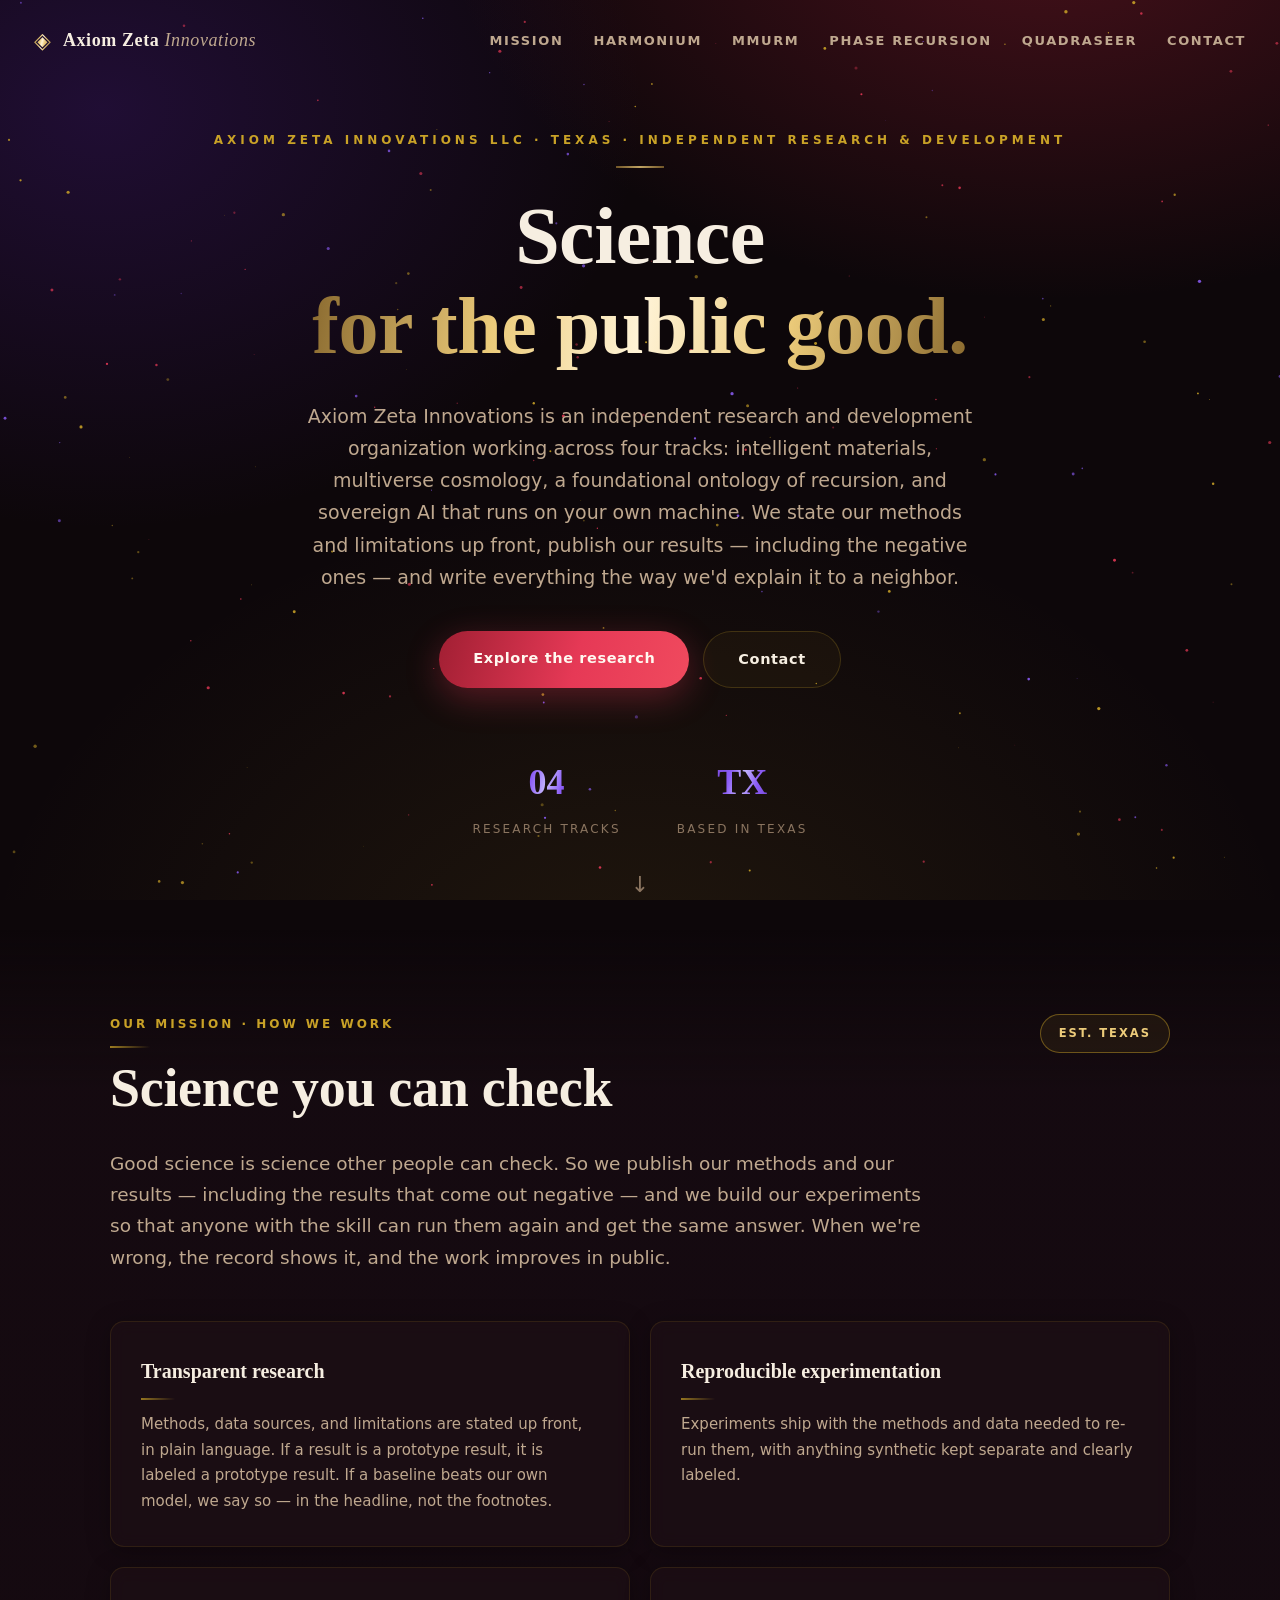
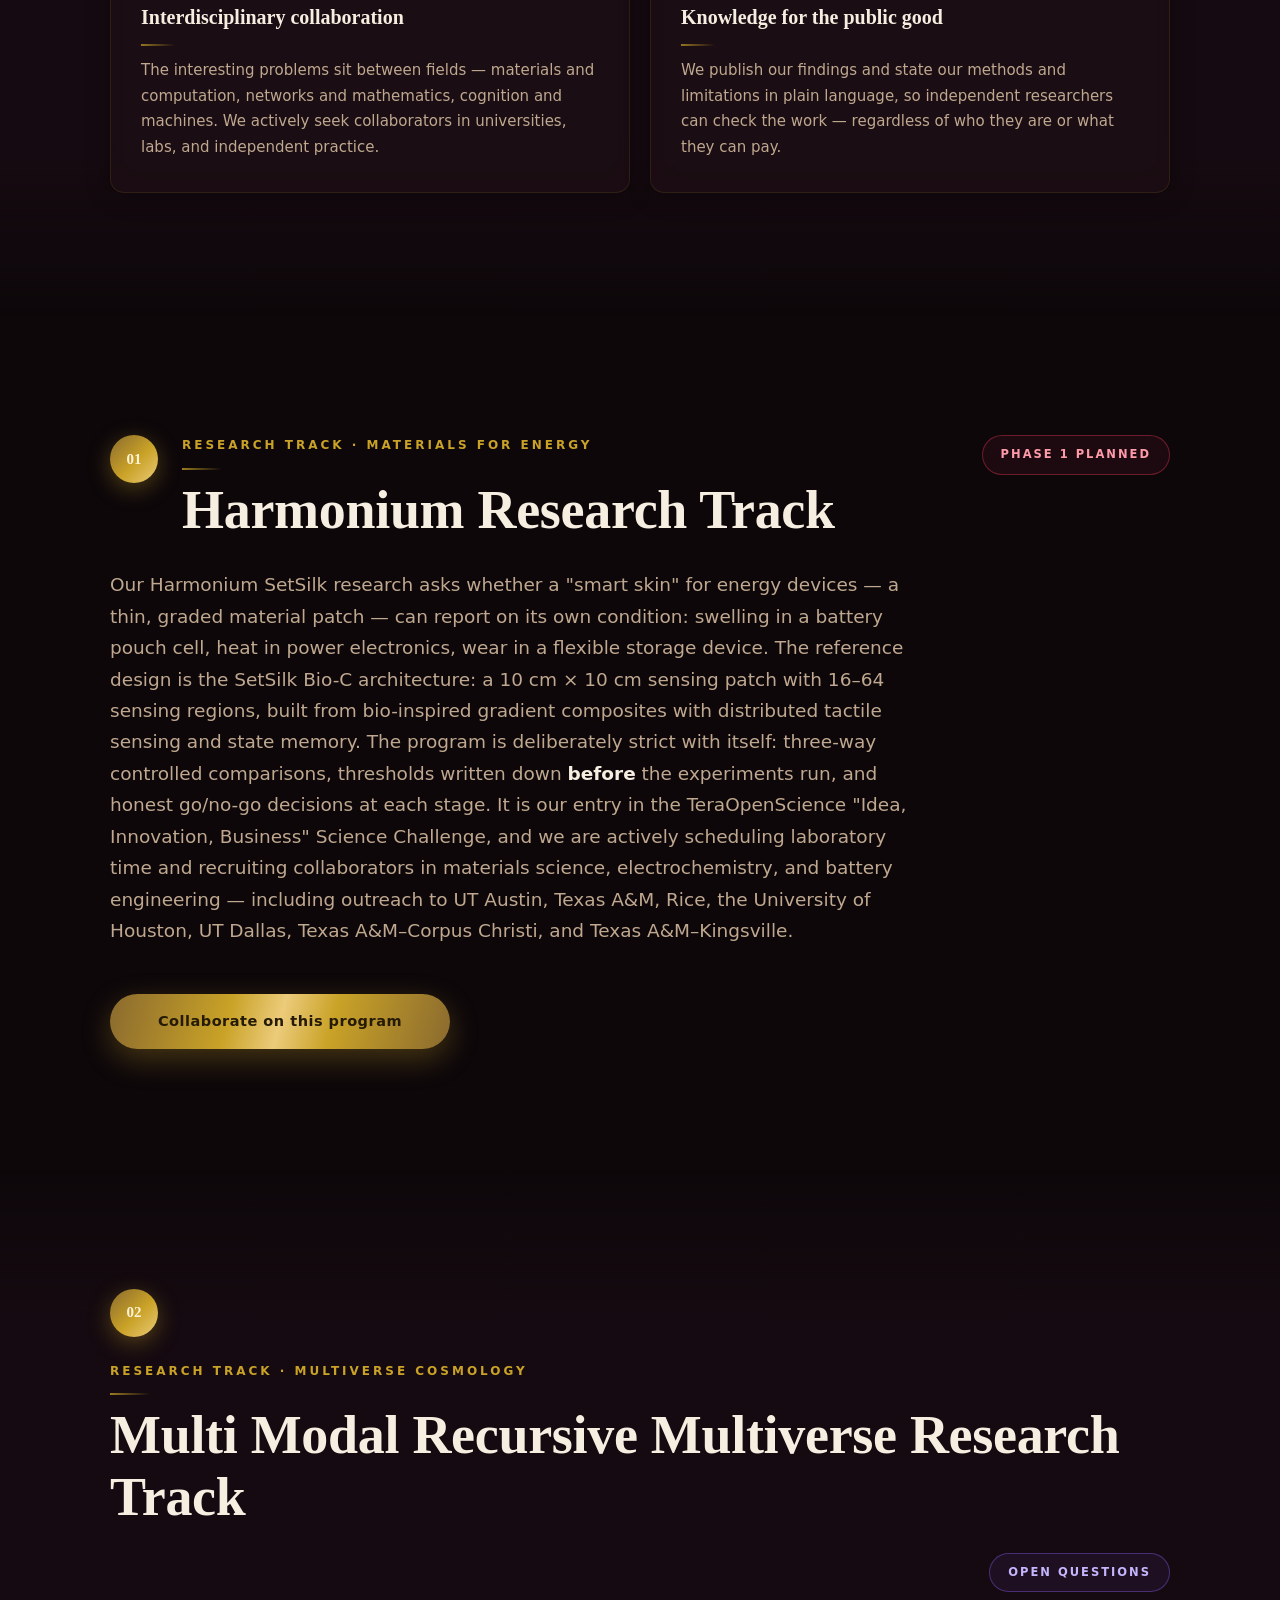
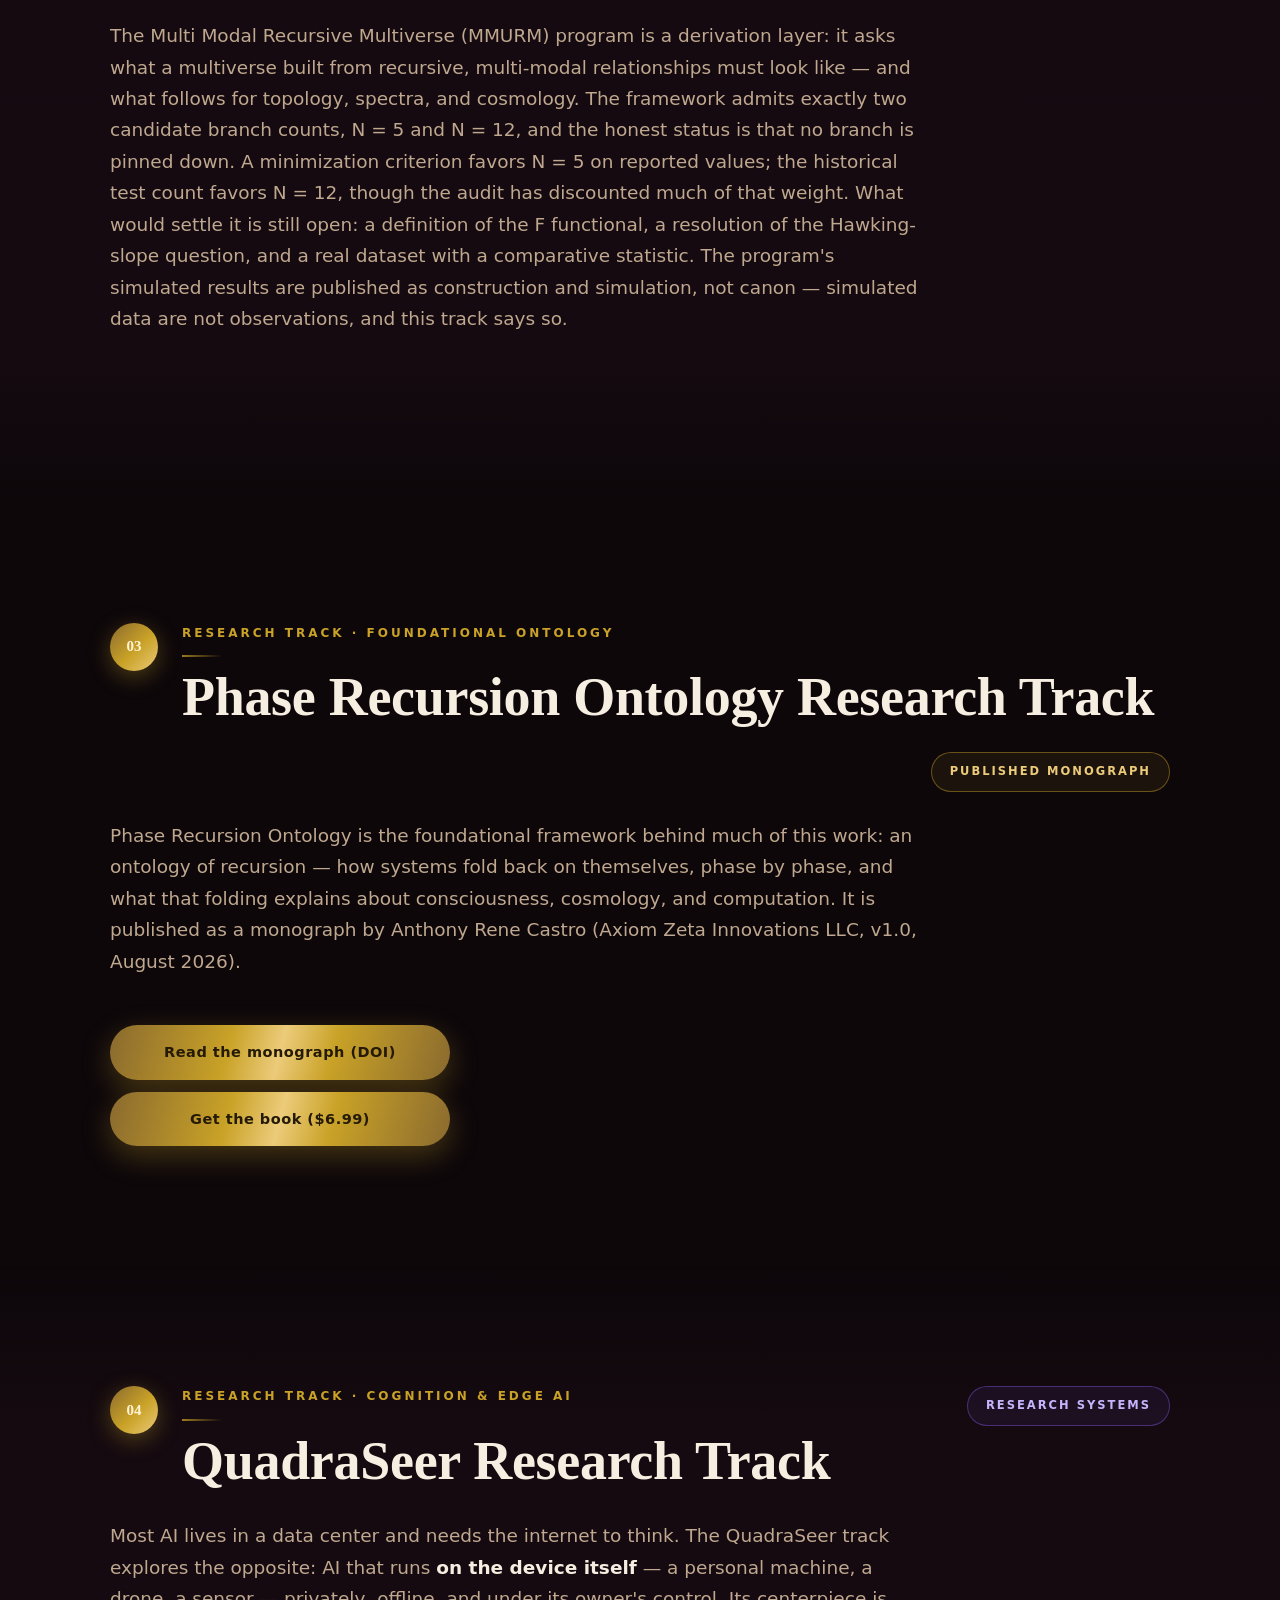
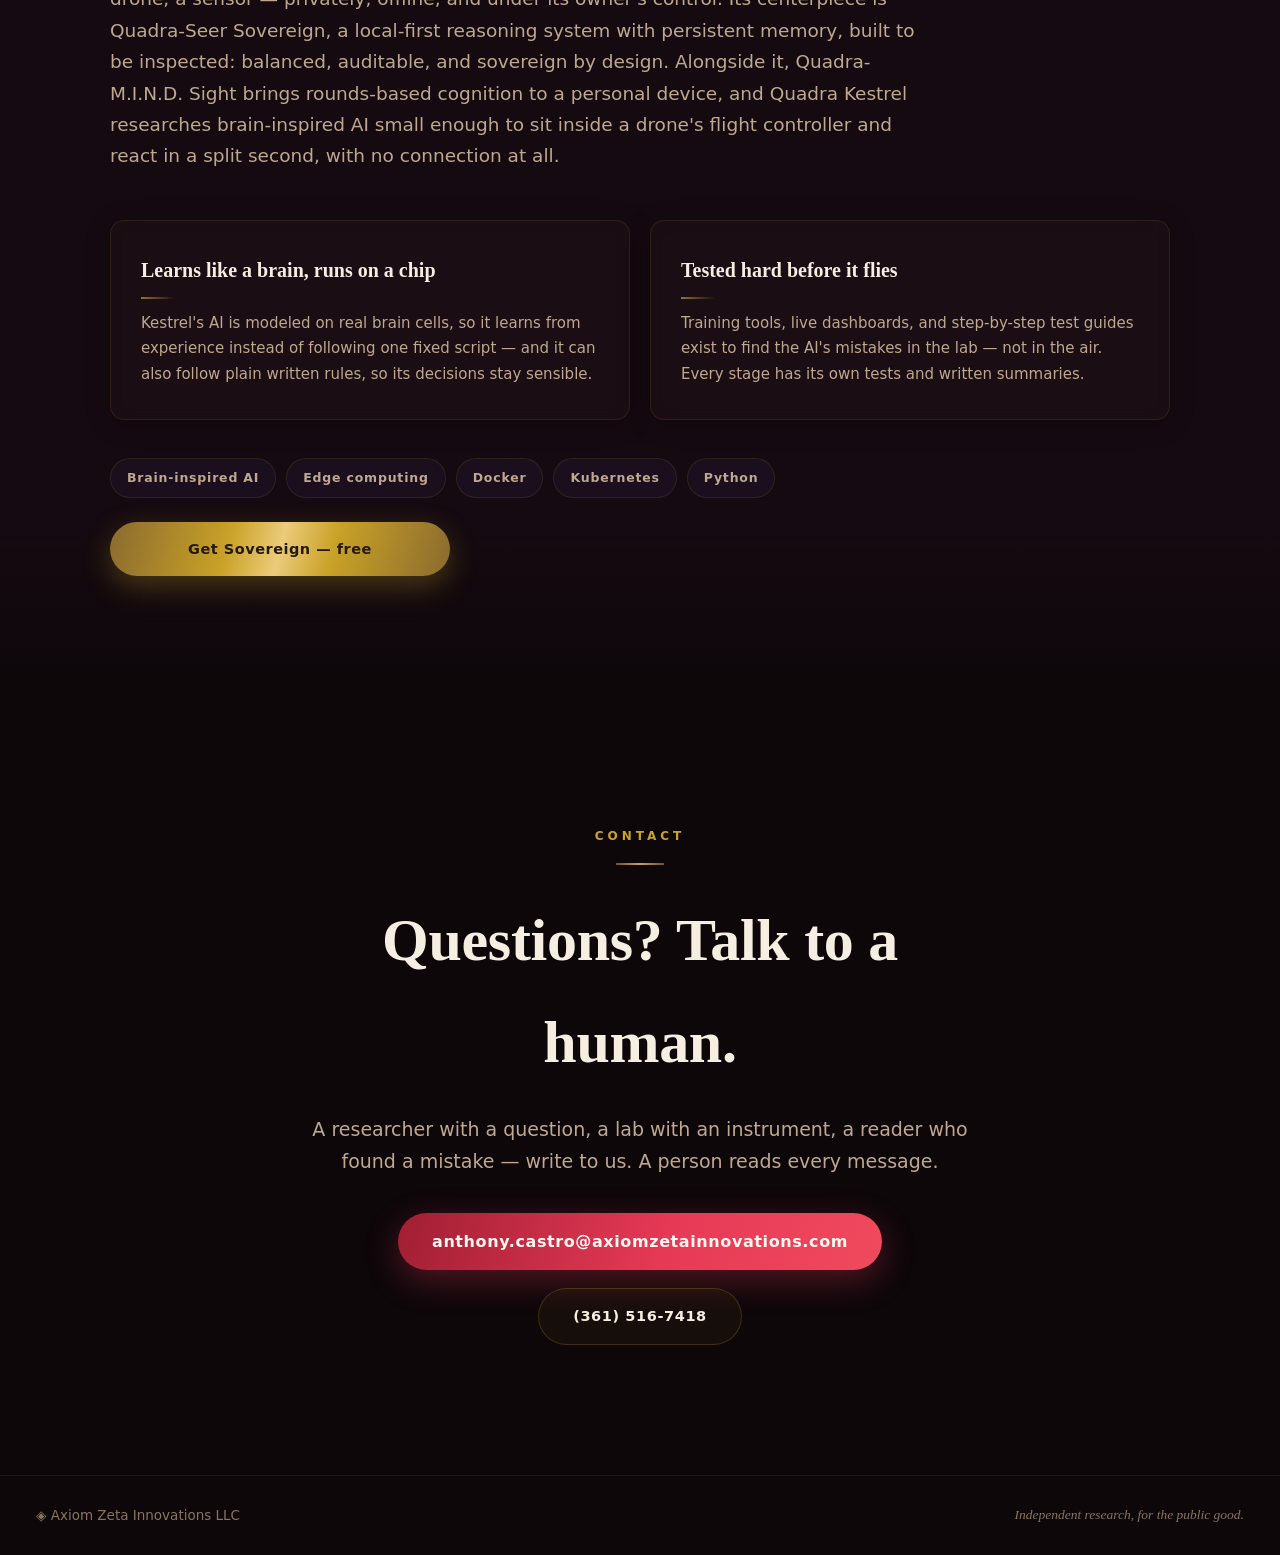
==== commit c101ff9e: "Rework site to four research tracks (owner directive 2026-11-14) Keep hero, mission, and contact. Fo" ====
--- a/index.html
+++ b/index.html
@@ -3,8 +3,8 @@
 <head>
 <meta charset="UTF-8" />
 <meta name="viewport" content="width=device-width, initial-scale=1.0" />
-<title>Axiom Zeta Innovations LLC — Independent Open-Science Research &amp; Development</title>
-<meta name="description" content="Axiom Zeta Innovations LLC is an independent, open-science research and development organization in Texas. We advance foundational scientific frameworks, computational architectures, and emerging technologies through transparent research, reproducible experimentation, and interdisciplinary collaboration — all of our code is open source under the AGPL-3.0, for the public good." />
+<title>Axiom Zeta Innovations LLC — Independent Research &amp; Development</title>
+<meta name="description" content="Axiom Zeta Innovations LLC is an independent research and development organization in Texas. Four research tracks — Harmonium materials, the Multi Modal Recursive Multiverse, Phase Recursion Ontology, and QuadraSeer — pursued with transparent methods and honest results, for the public good." />
 <link rel="icon" href="data:image/svg+xml,<svg xmlns='http://www.w3.org/2000/svg' viewBox='0 0 100 100'><text y='.9em' font-size='90'>◈</text></svg>" />
 <link rel="stylesheet" href="styles.css" />
 </head>
@@ -18,11 +18,10 @@
   </a>
   <nav class="nav-links" id="navLinks">
     <a href="#mission">Mission</a>
-    <a href="#research">Research</a>
-    <a href="#opensource">Open Source</a>
-    <a href="#experiments">Experiments</a>
-    <a href="#collaborate">Collaborate</a>
-    <a href="#support">Support</a>
+    <a href="#harmonium">Harmonium</a>
+    <a href="#mmurm">MMURM</a>
+    <a href="#phase-recursion">Phase Recursion</a>
+    <a href="#quadraseer">QuadraSeer</a>
     <a href="#contact">Contact</a>
   </nav>
   <button class="nav-toggle" id="navToggle" aria-label="Open menu" aria-expanded="false">☰</button>
@@ -32,16 +31,15 @@
   <!-- HERO -->
   <section class="hero">
     <div class="hero-inner">
-      <p class="kicker">Axiom Zeta Innovations LLC · Texas · Independent Open-Science R&amp;D</p>
-      <h1>Science in the open,<br /><span class="glow">for the public good.</span></h1>
-      <p class="lede">Axiom Zeta Innovations is an independent, open-science research and development organization dedicated to advancing foundational scientific frameworks, computational architectures, and emerging technologies. We work through transparent research, reproducible experimentation, and interdisciplinary collaboration. Our purpose is to make scientific knowledge accessible, to invite independent investigation, and to let discoveries evolve through collective human contribution — for the public good. Everything we build is open source, and everything below is written the way we'd explain it to a neighbor.</p>
+      <p class="kicker">Axiom Zeta Innovations LLC · Texas · Independent Research &amp; Development</p>
+      <h1>Science<br /><span class="glow">for the public good.</span></h1>
+      <p class="lede">Axiom Zeta Innovations is an independent research and development organization working across four tracks: intelligent materials, multiverse cosmology, a foundational ontology of recursion, and sovereign AI that runs on your own machine. We state our methods and limitations up front, publish our results — including the negative ones — and write everything the way we'd explain it to a neighbor.</p>
       <div class="hero-actions">
-        <a class="btn-primary" href="#research">Explore the research</a>
-        <a class="btn-ghost" href="#support">Support the research</a>
+        <a class="btn-primary" href="#harmonium">Explore the research</a>
+        <a class="btn-ghost" href="#contact">Contact</a>
       </div>
       <div class="hero-stats">
-        <div class="stat"><strong>111</strong><span>Open-source repositories</span></div>
-        <div class="stat"><strong>06</strong><span>Research programs</span></div>
+        <div class="stat"><strong>04</strong><span>Research tracks</span></div>
         <div class="stat"><strong>TX</strong><span>Based in Texas</span></div>
       </div>
     </div>
@@ -54,11 +52,11 @@
       <div class="aspect-head">
         <div>
           <p class="aspect-kicker">Our mission · How we work</p>
-          <h2>Open science, as a discipline</h2>
+          <h2>Science you can check</h2>
         </div>
         <span class="status-badge live">Est. Texas</span>
       </div>
-      <p class="aspect-lede">Good science is science other people can check. So we publish our code, our methods, and our results — including the results that come out negative — and we build our experiments so that anyone with the skill can run them again and get the same answer. When we're wrong, the record shows it, and the work improves in public.</p>
+      <p class="aspect-lede">Good science is science other people can check. So we publish our methods and our results — including the results that come out negative — and we build our experiments so that anyone with the skill can run them again and get the same answer. When we're wrong, the record shows it, and the work improves in public.</p>
       <div class="feature-grid">
         <article class="feature">
           <h3>Transparent research</h3>
@@ -66,7 +64,7 @@
         </article>
         <article class="feature">
           <h3>Reproducible experimentation</h3>
-          <p>Experiments ship with the code and data needed to re-run them. Our combustion research, for example, is built entirely on published NASA measurements, with anything synthetic kept separate and clearly labeled.</p>
+          <p>Experiments ship with the methods and data needed to re-run them, with anything synthetic kept separate and clearly labeled.</p>
         </article>
         <article class="feature">
           <h3>Interdisciplinary collaboration</h3>
@@ -74,114 +72,76 @@
         </article>
         <article class="feature">
           <h3>Knowledge for the public good</h3>
-          <p>Every repository we own is licensed under the GNU AGPL-3.0. Anyone may study it, run it, and build on it — regardless of who they are or what they can pay.</p>
+          <p>We publish our findings and state our methods and limitations in plain language, so independent researchers can check the work — regardless of who they are or what they can pay.</p>
         </article>
       </div>
     </div>
   </section>
 
-  <!-- RESEARCH : SENTINEL / HRM -->
-  <section class="aspect" id="research">
+  <!-- TRACK 01 : HARMONIUM -->
+  <section class="aspect" id="harmonium">
     <div class="aspect-inner">
       <div class="aspect-head">
         <span class="aspect-index">01</span>
         <div>
-          <p class="aspect-kicker">Research program · Computational architectures</p>
-          <h2>Sentinel &amp; the HRM Architectures</h2>
+          <p class="aspect-kicker">Research track · Materials for energy</p>
+          <h2>Harmonium Research Track</h2>
         </div>
-        <span class="status-badge dev">Active research</span>
+        <span class="status-badge dev">Phase 1 planned</span>
       </div>
-      <p class="aspect-lede">AI systems quietly change over time: their answers drift, wander off-topic, or start making things up, and nobody notices until the damage is done. Our Sentinel research builds a "smoke alarm" for that drift — a system that watches every answer an AI gives, learns what <em>good</em> looks like, and can say, for each answer: <em>let it through, steady it, try again, switch to a backup, or hand it to a person.</em> Underneath it sit our HRM architectures — hierarchical reasoning models we are developing to match simpler systems' accuracy <em>with less computation</em>, and to stay robust when the incoming data is noisy or damaged. The honest status: a viable research platform with demonstrated efficiency and robustness results — not yet a validated superior architecture, and we publish it that way.</p>
+      <p class="aspect-lede">Our Harmonium SetSilk research asks whether a "smart skin" for energy devices — a thin, graded material patch — can report on its own condition: swelling in a battery pouch cell, heat in power electronics, wear in a flexible storage device. The reference design is the SetSilk Bio-C architecture: a 10 cm × 10 cm sensing patch with 16–64 sensing regions, built from bio-inspired gradient composites with distributed tactile sensing and state memory. The program is deliberately strict with itself: three-way controlled comparisons, thresholds written down <em>before</em> the experiments run, and honest go/no-go decisions at each stage. It is our entry in the TeraOpenScience "Idea, Innovation, Business" Science Challenge, and we are actively scheduling laboratory time and recruiting collaborators in materials science, electrochemistry, and battery engineering — including outreach to UT Austin, Texas A&amp;M, Rice, the University of Houston, UT Dallas, Texas A&amp;M–Corpus Christi, and Texas A&amp;M–Kingsville.</p>
       <div class="price-actions" style="max-width:340px">
-        <a class="btn-gold" href="https://github.com/axiomzeta" target="_blank" rel="noreferrer">Read the code on GitHub</a>
+        <a class="btn-gold" href="mailto:anthony.castro@axiomzetainnovations.com?subject=Harmonium%20collaboration">Collaborate on this program</a>
       </div>
     </div>
   </section>
 
-  <!-- RESEARCH : SYZYGY -->
-  <section class="aspect alt" id="telemetry">
+  <!-- TRACK 02 : MMURM -->
+  <section class="aspect alt" id="mmurm">
     <div class="aspect-inner">
       <div class="aspect-head">
         <span class="aspect-index">02</span>
         <div>
-          <p class="aspect-kicker">Research program · Network science</p>
-          <h2>An Oracle View of<br />Computer Networks</h2>
+          <p class="aspect-kicker">Research track · Multiverse cosmology</p>
+          <h2>Multi Modal Recursive Multiverse Research Track</h2>
         </div>
-        <span class="status-badge live">Working prototype</span>
+        <span class="status-badge research">Open questions</span>
       </div>
-      <p class="aspect-lede">Big computer networks — the kind that move data around the world — are hard to watch. By the time a slowdown shows up on a dashboard, people are already feeling it. Our Syzygy research keeps <em>two pictures of the network at once</em>: one of what's happening right now, and one of what's likely to happen half a second from now. When the two stop matching, that's an early warning — congestion building, hardware overheating, traffic heading the wrong way — while there's still time to fix it. Every change it records has to explain itself: what happened, what caused it, and how the numbers add up. Nothing is a black box.</p>
-      <div class="tech-row" aria-label="Methods">
-        <span>Network modeling</span><span>Predictive telemetry</span><span>TypeScript</span><span>React</span>
+      <p class="aspect-lede">The Multi Modal Recursive Multiverse (MMURM) program is a derivation layer: it asks what a multiverse built from recursive, multi-modal relationships must look like — and what follows for topology, spectra, and cosmology. The framework admits exactly two candidate branch counts, N = 5 and N = 12, and the honest status is that no branch is pinned down. A minimization criterion favors N = 5 on reported values; the historical test count favors N = 12, though the audit has discounted much of that weight. What would settle it is still open: a definition of the F functional, a resolution of the Hawking-slope question, and a real dataset with a comparative statistic. The program's simulated results are published as construction and simulation, not canon — simulated data are not observations, and this track says so.</p>
+    </div>
+  </section>
+
+  <!-- TRACK 03 : PHASE RECURSION ONTOLOGY -->
+  <section class="aspect" id="phase-recursion">
+    <div class="aspect-inner">
+      <div class="aspect-head">
+        <span class="aspect-index">03</span>
+        <div>
+          <p class="aspect-kicker">Research track · Foundational ontology</p>
+          <h2>Phase Recursion Ontology Research Track</h2>
+        </div>
+        <span class="status-badge live">Published monograph</span>
+      </div>
+      <p class="aspect-lede">Phase Recursion Ontology is the foundational framework behind much of this work: an ontology of recursion — how systems fold back on themselves, phase by phase, and what that folding explains about consciousness, cosmology, and computation. It is published as a monograph by Anthony Rene Castro (Axiom Zeta Innovations LLC, v1.0, August 2026).</p>
+      <div class="price-actions" style="max-width:340px">
+        <a class="btn-gold" href="https://doi.org/10.5281/zenodo.22046543" target="_blank" rel="noreferrer">Read the monograph (DOI)</a>
+        <a class="btn-gold" href="https://axiom-and-ash.com" target="_blank" rel="noreferrer">Get the book ($6.99)</a>
       </div>
     </div>
   </section>
 
-  <!-- RESEARCH : IFT QUANTUM -->
-  <section class="aspect" id="quantum">
-    <div class="aspect-inner">
-      <div class="aspect-head">
-        <span class="aspect-index">03</span>
-        <div>
-          <p class="aspect-kicker">Research program · Emerging technologies</p>
-          <h2>IFT Quantum Experiments</h2>
-        </div>
-        <span class="status-badge live">Live laboratory</span>
-      </div>
-      <p class="aspect-lede">Our IFT (Information Field Theory) program tests a simple, checkable idea: whether carefully restructuring a quantum circuit can remove operations a real machine would otherwise have to perform — and whether what remains still computes the same answer. The experiments run on real quantum-computing infrastructure (Amazon Braket), comparing noisy and ideal runs side by side. In our published sweeps, the restructuring removed every targeted two-qubit operation and measurably improved the fidelity of the result on simulated noisy hardware. The lab is open: you can visit it, read the compiler research, and see exactly where the method wins, where it ties, and where it doesn't.</p>
-      <div class="price-actions" style="max-width:340px">
-        <a class="btn-gold" href="https://ift-quantum-manifold-simulator.vercel.app" target="_blank" rel="noreferrer">Visit the live laboratory</a>
-      </div>
-    </div>
-  </section>
-
-  <!-- RESEARCH : FLAMESCOPE -->
-  <section class="aspect alt" id="flamescope">
+  <!-- TRACK 04 : QUADRASEER -->
+  <section class="aspect alt" id="quadraseer">
     <div class="aspect-inner">
       <div class="aspect-head">
         <span class="aspect-index">04</span>
         <div>
-          <p class="aspect-kicker">Research program · Foundational frameworks</p>
-          <h2>FlameScope — Combustion in Freefall</h2>
-        </div>
-        <span class="status-badge live">Open experiment</span>
-      </div>
-      <p class="aspect-lede">How a fuel droplet burns in orbit — where there is no "up" for a flame to lean toward — turns out to matter for spacecraft fire safety. FlameScope is our open research platform for NASA's published microgravity combustion measurements: 276 real droplet experiments from the International Space Station, explored on an interactive manifold, with our HRM graph model compared honestly against a simple statistical baseline. On held-out tests, the simple baseline currently wins — and the platform says so, in the comparison view, because that's what the data shows. Built for the NASA Space Apps Challenge.</p>
-      <div class="price-actions" style="max-width:340px">
-        <a class="btn-gold" href="https://hrm-flamescope-seven.vercel.app" target="_blank" rel="noreferrer">Open the FlameScope experiment</a>
-      </div>
-    </div>
-  </section>
-
-  <!-- RESEARCH : MATERIALS -->
-  <section class="aspect" id="materials">
-    <div class="aspect-inner">
-      <div class="aspect-head">
-        <span class="aspect-index">05</span>
-        <div>
-          <p class="aspect-kicker">Research program · Materials for energy</p>
-          <h2>Bio-Inspired Materials for Energy</h2>
-        </div>
-        <span class="status-badge dev">Phase 1 planned</span>
-      </div>
-      <p class="aspect-lede">Our Harmonium SetSilk research asks whether a "smart skin" for energy devices — a thin, graded material patch — can report on its own condition: swelling in a battery pouch cell, heat in power electronics, wear in a flexible storage device. The program is deliberately strict with itself: three-way controlled comparisons, thresholds written down <em>before</em> the experiments run, and honest go/no-go decisions at each stage. It is our entry in the TeraOpenScience "Idea, Innovation, Business" Science Challenge, and we are actively scheduling laboratory time and recruiting collaborators in materials science, electrochemistry, and battery engineering — including outreach to UT Austin, Texas A&amp;M, Rice, the University of Houston, UT Dallas, Texas A&amp;M–Corpus Christi, and Texas A&amp;M–Kingsville.</p>
-      <div class="price-actions" style="max-width:340px">
-        <a class="btn-gold" href="#collaborate">Collaborate on this program</a>
-      </div>
-    </div>
-  </section>
-
-  <!-- RESEARCH : QUADRA -->
-  <section class="aspect alt" id="quadra">
-    <div class="aspect-inner">
-      <div class="aspect-head">
-        <span class="aspect-index">06</span>
-        <div>
-          <p class="aspect-kicker">Research program · Cognition &amp; edge AI</p>
-          <h2>Quadra — Minds on Machines</h2>
+          <p class="aspect-kicker">Research track · Cognition &amp; edge AI</p>
+          <h2>QuadraSeer Research Track</h2>
         </div>
         <span class="status-badge research">Research systems</span>
       </div>
-      <p class="aspect-lede">Most AI lives in a data center and needs the internet to think. The Quadra program explores the opposite: AI that runs <em>on the device itself</em> — a personal machine, a drone, a sensor — privately, offline, and under its owner's control. It includes Quadra-M.I.N.D. Sight, our rounds-based cognition application; Quadra-Seer Sovereign, a local-first AI system with persistent memory that is now <em>free and open source</em> for anyone, regardless of means; and Quadra Kestrel, research into brain-inspired AI small enough to sit inside a drone's flight controller and react in a split second, with no connection at all.</p>
+      <p class="aspect-lede">Most AI lives in a data center and needs the internet to think. The QuadraSeer track explores the opposite: AI that runs <em>on the device itself</em> — a personal machine, a drone, a sensor — privately, offline, and under its owner's control. Its centerpiece is Quadra-Seer Sovereign, a local-first reasoning system with persistent memory, built to be inspected: balanced, auditable, and sovereign by design. Alongside it, Quadra-M.I.N.D. Sight brings rounds-based cognition to a personal device, and Quadra Kestrel researches brain-inspired AI small enough to sit inside a drone's flight controller and react in a split second, with no connection at all.</p>
       <div class="feature-grid">
         <article class="feature">
           <h3>Learns like a brain, runs on a chip</h3>
@@ -195,152 +155,9 @@
       <div class="tech-row" aria-label="Methods">
         <span>Brain-inspired AI</span><span>Edge computing</span><span>Docker</span><span>Kubernetes</span><span>Python</span>
       </div>
-    </div>
-  </section>
-
-  <!-- APPLIED PROGRAMS -->
-  <section class="aspect" id="applied">
-    <div class="aspect-inner">
-      <div class="aspect-head">
-        <div>
-          <p class="aspect-kicker">Applied programs · Research in the field</p>
-          <h2>Watching the World Change</h2>
-        </div>
-        <span class="status-badge live">Running weekly</span>
+      <div class="price-actions" style="max-width:340px; margin-top:24px">
+        <a class="btn-gold" href="https://github.com/axiomzeta/quadra-seer-equalibra-sovereign" target="_blank" rel="noreferrer">Get Sovereign — free</a>
       </div>
-      <p class="aspect-lede">Two of our programs take the research out of the lab and put it to work in public. Their service revenue helps fund the open research above — and their findings are published for anyone to read.</p>
-      <div class="feature-grid">
-        <article class="feature">
-          <h3>AI Change Radar</h3>
-          <p>An observatory for the AI industry itself: Radar watches dozens of AI vendors' prices, features, and rules, and publishes a weekly brief of what changed and what it means. Businesses subscribe for a personalized edition; the public brief is free to read.</p>
-          <p style="margin-top:12px"><a class="btn-gold" href="https://aichangeradar.com" target="_blank" rel="noreferrer">Visit aichangeradar.com</a></p>
-        </article>
-        <article class="feature">
-          <h3>Cryptocurrency Augury Prism</h3>
-          <p>A market-research instrument that weighs seven independent signals against live crypto market data and writes up what it finds in plain English — with an honest scorekeeper that tests its own approach on real historical prices, costs included, and shows the losses as plainly as the wins. A research tool, <em>not financial advice</em>.</p>
-        </article>
-      </div>
-    </div>
-  </section>
-
-  <!-- OPEN SOURCE -->
-  <section class="aspect alt" id="opensource">
-    <div class="aspect-inner">
-      <div class="aspect-head">
-        <div>
-          <p class="aspect-kicker">Open source · The whole body of work</p>
-          <h2>Everything we make is open</h2>
-        </div>
-        <span class="status-badge live">AGPL-3.0</span>
-      </div>
-      <p class="aspect-lede">As of November 2026, every one of our 111 repositories — research code, applications, experiments, and this website — is licensed under the <em>GNU Affero General Public License v3.0</em>. Study it, run it, modify it, build on it. If you improve it, share your improvements the same way, so the commons keeps growing. Source-visible was never enough; this is the real thing.</p>
-      <div class="tech-row" aria-label="Where the code lives">
-        <span><a href="https://github.com/axiomzeta" target="_blank" rel="noreferrer" style="color:inherit">github.com/axiomzeta</a></span>
-        <span><a href="https://github.com/anthonyrenecastro-create" target="_blank" rel="noreferrer" style="color:inherit">github.com/anthonyrenecastro-create</a></span>
-        <span><a href="https://github.com/E-L-L-I-A-Tech-Collaboration" target="_blank" rel="noreferrer" style="color:inherit">github.com/E-L-L-I-A-Tech-Collaboration</a></span>
-      </div>
-    </div>
-  </section>
-
-  <!-- EXPERIMENTS -->
-  <section class="aspect" id="experiments">
-    <div class="aspect-inner">
-      <div class="aspect-head">
-        <div>
-          <p class="aspect-kicker">Experiments &amp; publications · Run them yourself</p>
-          <h2>Don't take our word for it</h2>
-        </div>
-      </div>
-      <div class="feature-grid">
-        <article class="feature">
-          <h3>FlameScope</h3>
-          <p>276 real NASA combustion experiments on an interactive manifold, with the model comparison — including the part where the baseline beats us — in plain view.</p>
-          <p style="margin-top:12px"><a class="btn-gold" href="https://hrm-flamescope-seven.vercel.app" target="_blank" rel="noreferrer">Run the experiment</a></p>
-        </article>
-        <article class="feature">
-          <h3>IFT Quantum Laboratory</h3>
-          <p>Live quantum-circuit experiments on real infrastructure, with the compiler research and boundary results published alongside.</p>
-          <p style="margin-top:12px"><a class="btn-gold" href="https://ift-quantum-manifold-simulator.vercel.app" target="_blank" rel="noreferrer">Enter the laboratory</a></p>
-        </article>
-        <article class="feature">
-          <h3>Open Research Archive</h3>
-          <p>Our research programs, publications, and project records — the Harmonium materials program, SynaptiGel, plasma propulsion studies, and more.</p>
-          <p style="margin-top:12px"><a class="btn-gold" href="https://axiom-zeta-innovations-research-sit.vercel.app" target="_blank" rel="noreferrer">Browse the archive</a></p>
-        </article>
-        <article class="feature">
-          <h3>The Weekly Radar Brief</h3>
-          <p>Every week's verified AI-industry changes, published free — the same record our pipeline produces, open for anyone to audit.</p>
-          <p style="margin-top:12px"><a class="btn-gold" href="https://www.aichangeradar.com/brief" target="_blank" rel="noreferrer">Read this week's brief</a></p>
-        </article>
-      </div>
-    </div>
-  </section>
-
-  <!-- COLLABORATE -->
-  <section class="aspect alt" id="collaborate">
-    <div class="aspect-inner">
-      <div class="aspect-head">
-        <div>
-          <p class="aspect-kicker">Collaborate · An open invitation</p>
-          <h2>Science is a team sport</h2>
-        </div>
-      </div>
-      <p class="aspect-lede">We invite independent investigation. If you are a researcher, an engineer, a student, or a lab with instruments and curiosity, there is a place for you in this work: replicate an experiment and publish what you find — especially if you find we're wrong; contribute code under the AGPL; bring a dataset, a instrument, or a hard question. Our materials program is actively scheduling laboratory time and recruiting collaborators in materials fabrication, electrochemistry, and battery testing. Write to us — a person reads every message.</p>
-      <div class="price-actions" style="max-width:340px">
-        <a class="btn-gold" href="mailto:anthony.castro@axiomzetainnovations.com?subject=Collaboration%20—%20Axiom%20Zeta%20Innovations">Start a collaboration</a>
-      </div>
-    </div>
-  </section>
-
-  <!-- SUPPORT -->
-  <section class="aspect" id="support">
-    <div class="aspect-inner">
-      <div class="aspect-head">
-        <div>
-          <p class="aspect-kicker">Support the research · Keep it open</p>
-          <h2>Independent science runs on support</h2>
-        </div>
-      </div>
-      <p class="aspect-lede">We have no paywalls to hide behind and no investors to answer to — which means the work continues because people who value it choose to sustain it. Contributions pay for compute time, quantum-hardware access, laboratory instruments, and the hosting that keeps every experiment free for everyone. Give at whatever level fits your life; every level keeps the doors open for everybody else.</p>
-      <div class="pricing-grid">
-        <article class="price-card">
-          <h3>Friend</h3>
-          <p class="price-tier">Keep the lights on</p>
-          <p class="price-amount">$5<small> / mo</small></p>
-          <p class="price-desc">Covers hosting and domain costs for the public experiments — the labs stay up and free.</p>
-          <div class="price-actions">
-            <a class="btn-gold" href="donate.html">Give $5/mo</a>
-          </div>
-        </article>
-        <article class="price-card">
-          <h3>Patron</h3>
-          <p class="price-tier">Fuel the experiments</p>
-          <p class="price-amount">$25<small> / mo</small></p>
-          <p class="price-desc">Funds compute and quantum-hardware time — the runs behind the published results.</p>
-          <div class="price-actions">
-            <a class="btn-gold" href="donate.html">Give $25/mo</a>
-          </div>
-        </article>
-        <article class="price-card">
-          <h3>Sponsor</h3>
-          <p class="price-tier">Underwrite a line of research</p>
-          <p class="price-amount">$100<small> / mo</small></p>
-          <p class="price-desc">Underwrites laboratory time and materials for a research program. With your permission, your name appears as a sponsor on that program's page.</p>
-          <div class="price-actions">
-            <a class="btn-gold" href="donate.html">Give $100/mo</a>
-          </div>
-        </article>
-        <article class="price-card">
-          <h3>One-time gift</h3>
-          <p class="price-tier">Any amount, once</p>
-          <p class="price-amount">You<small> choose</small></p>
-          <p class="price-desc">A single contribution, in whatever amount fits. It all goes to the same work.</p>
-          <div class="price-actions">
-            <a class="btn-gold" href="donate.html">Make a gift</a>
-          </div>
-        </article>
-      </div>
-      <p class="sentinel-note"><strong>Honest terms:</strong> Axiom Zeta Innovations LLC is a Texas company, not a 501(c)(3) nonprofit — contributions support the research directly and are <em>not</em> tax-deductible charitable donations. We publish what the support makes possible; that's the deal, stated plainly.</p>
     </div>
   </section>
 
@@ -360,7 +177,7 @@
 
 <footer class="site-footer">
   <span>◈ Axiom Zeta Innovations LLC</span>
-  <span class="foot-note">Open science, in the open. All code AGPL-3.0.</span>
+  <span class="foot-note">Independent research, for the public good.</span>
 </footer>
 
 <script src="script.js"></script>
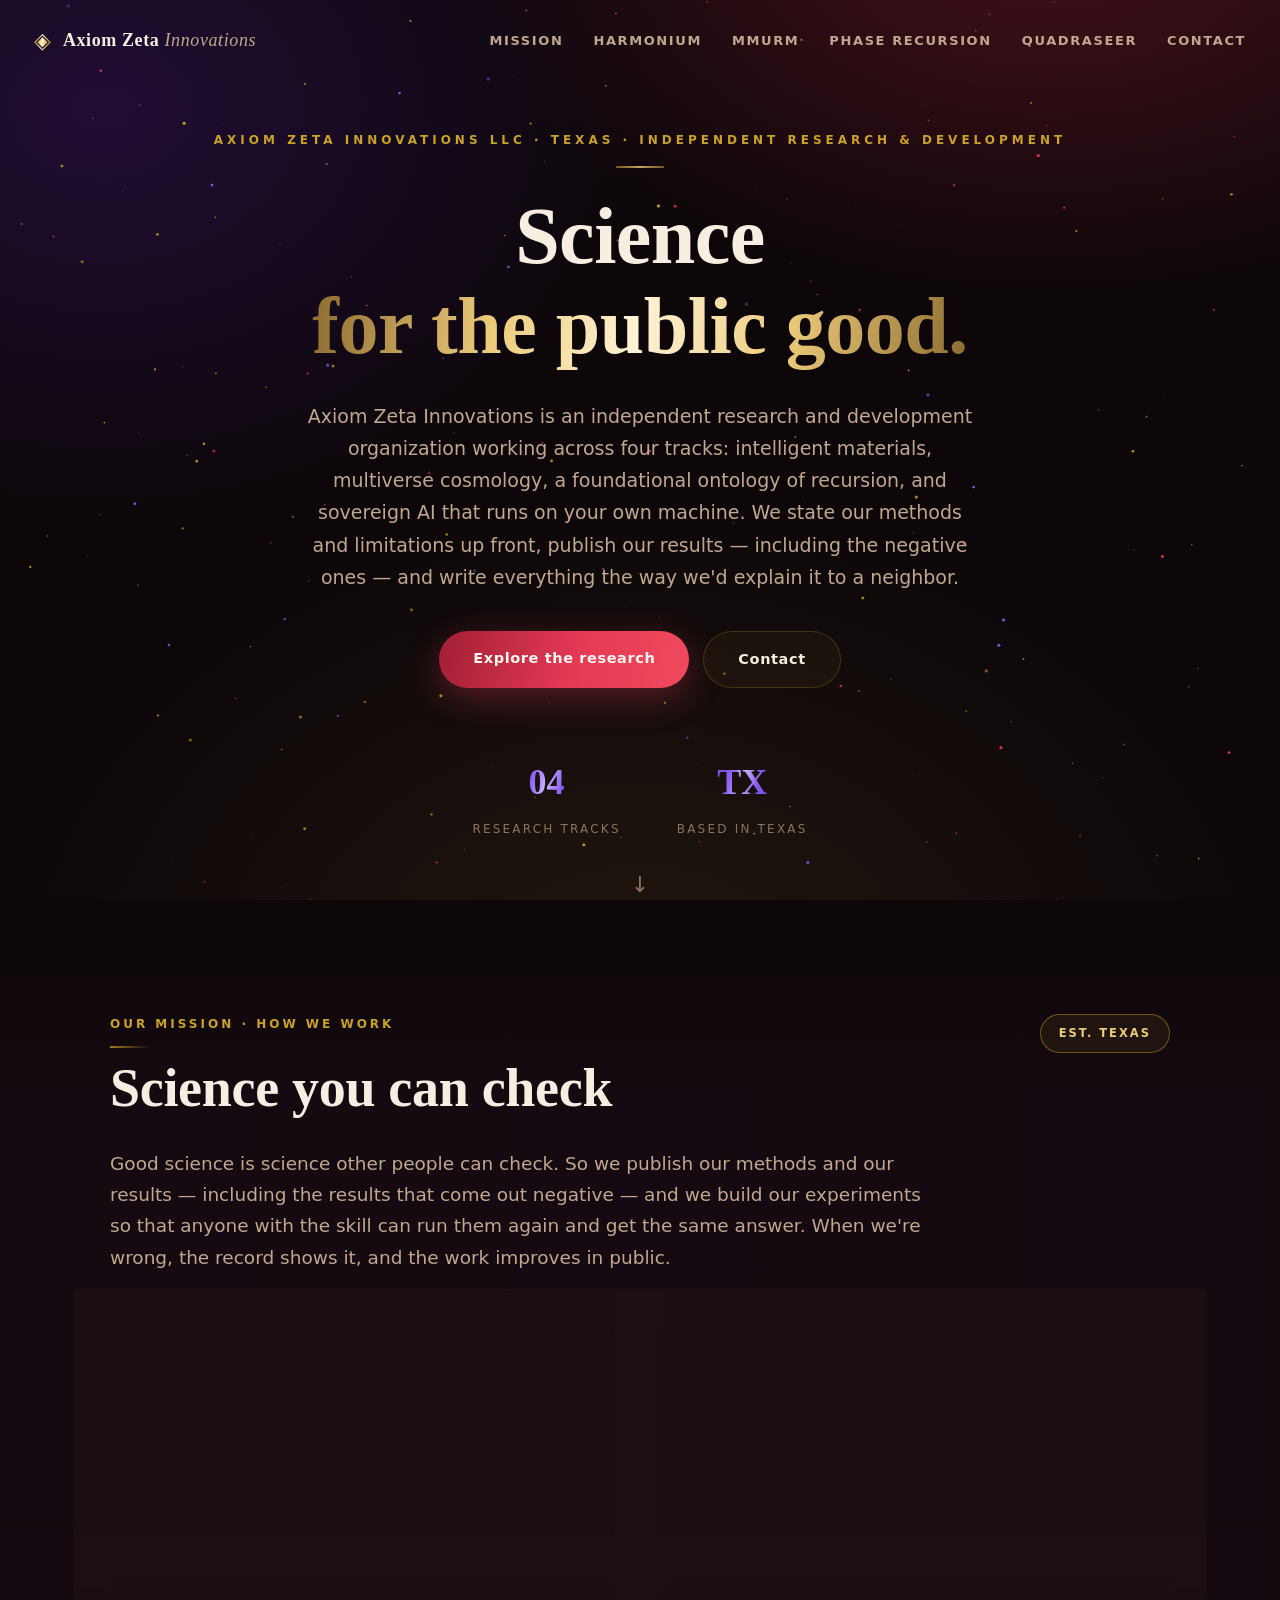
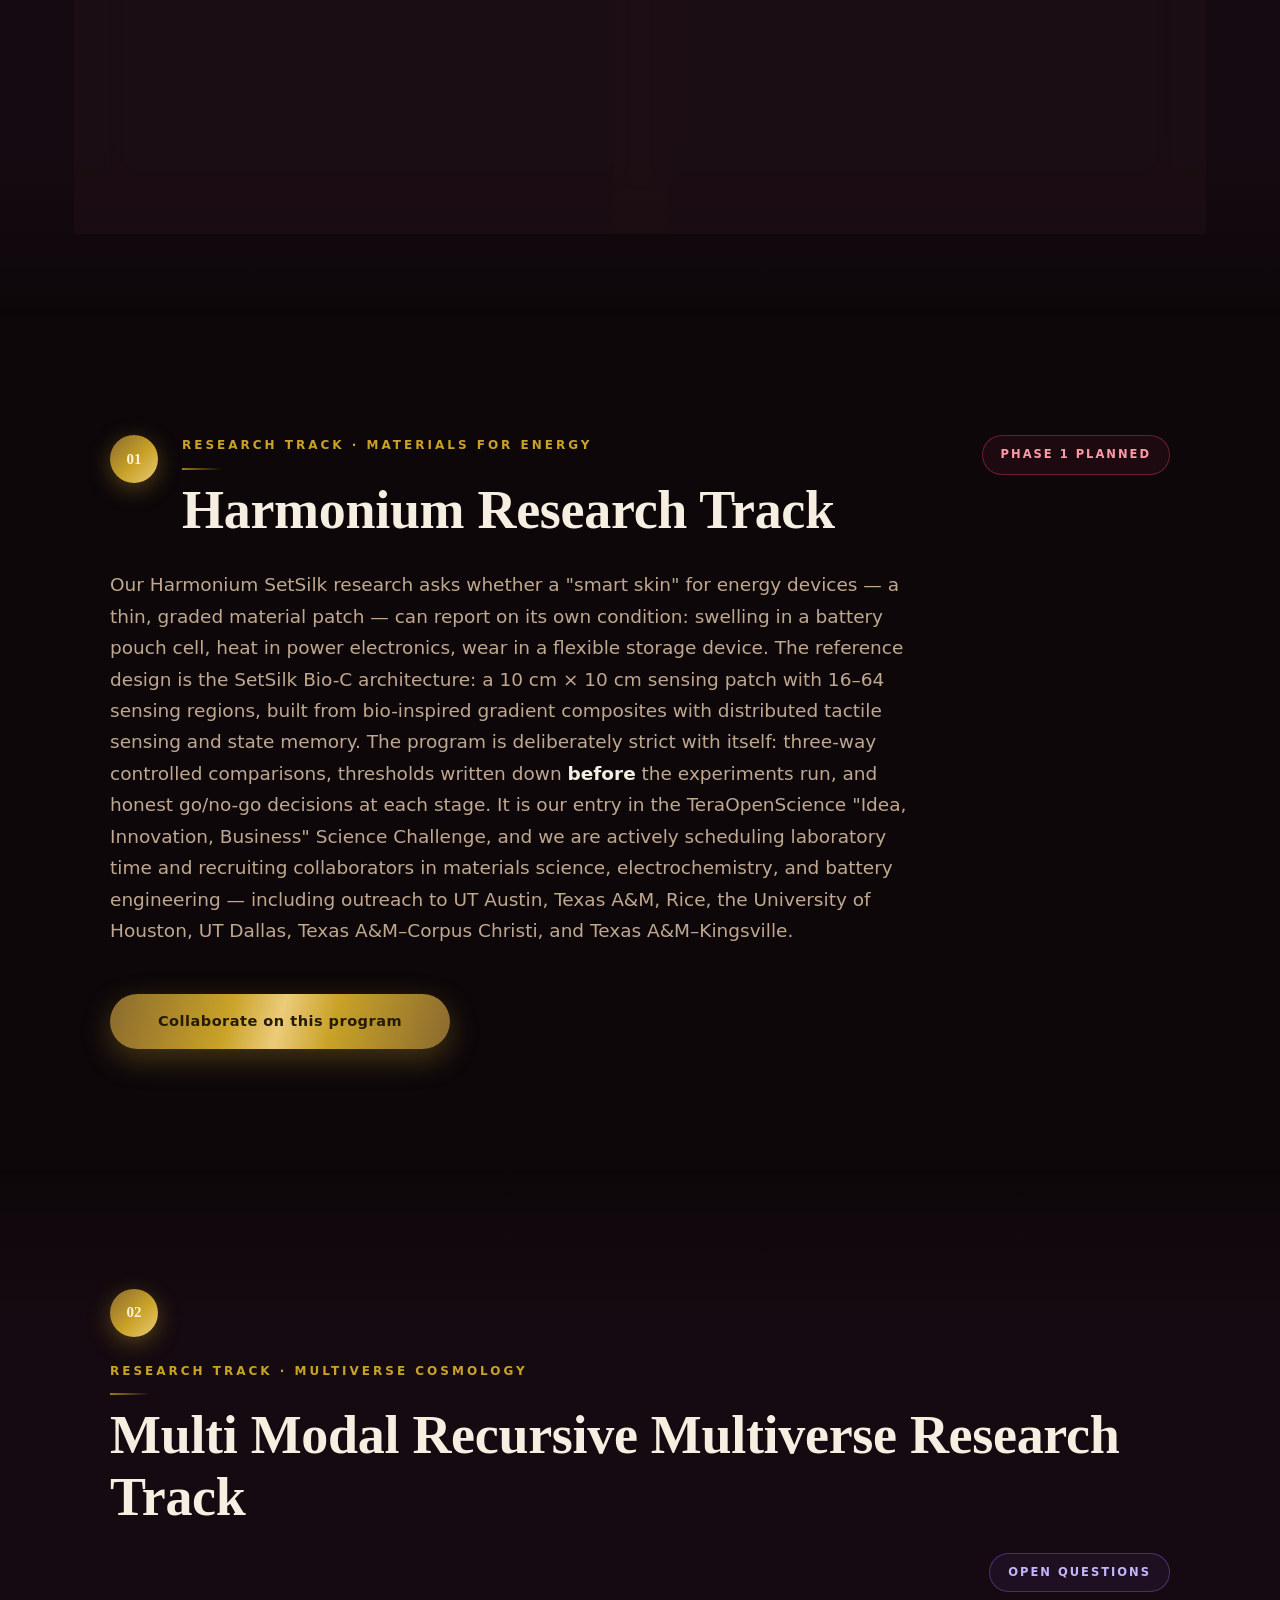
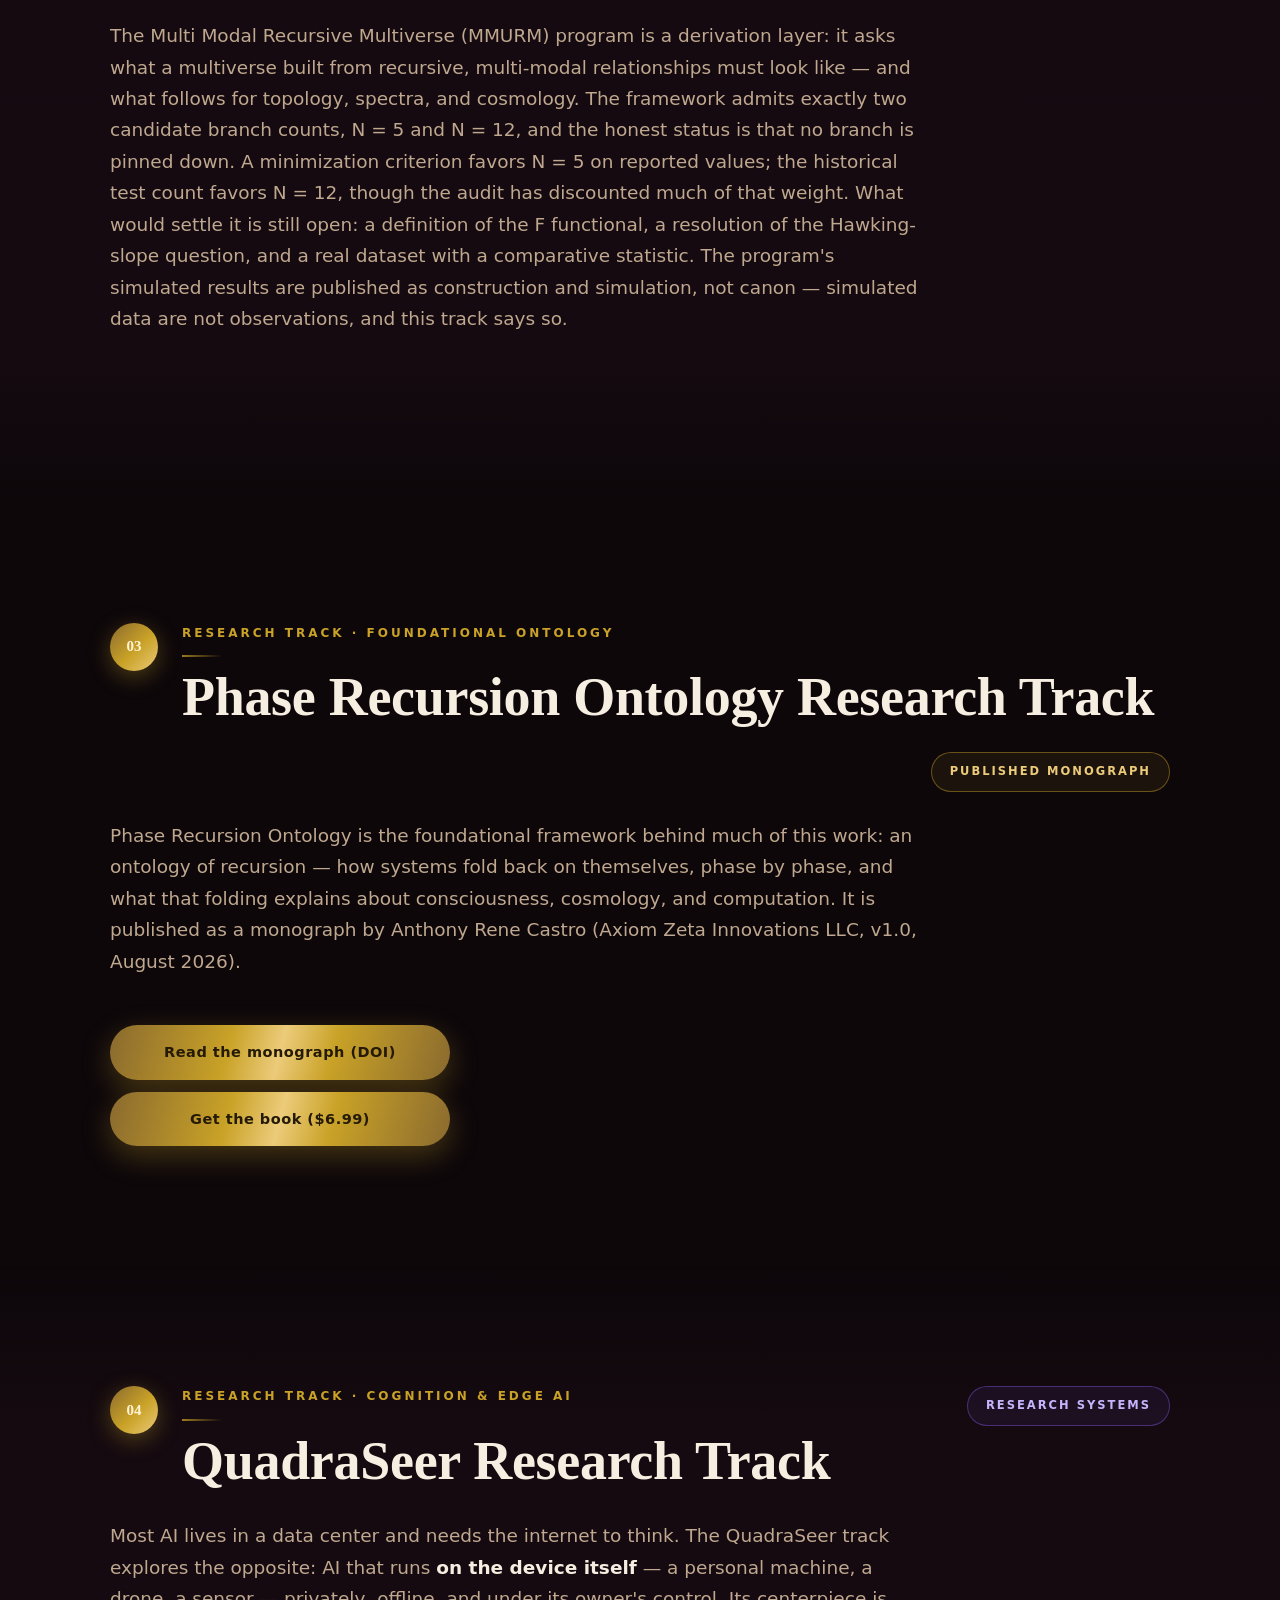
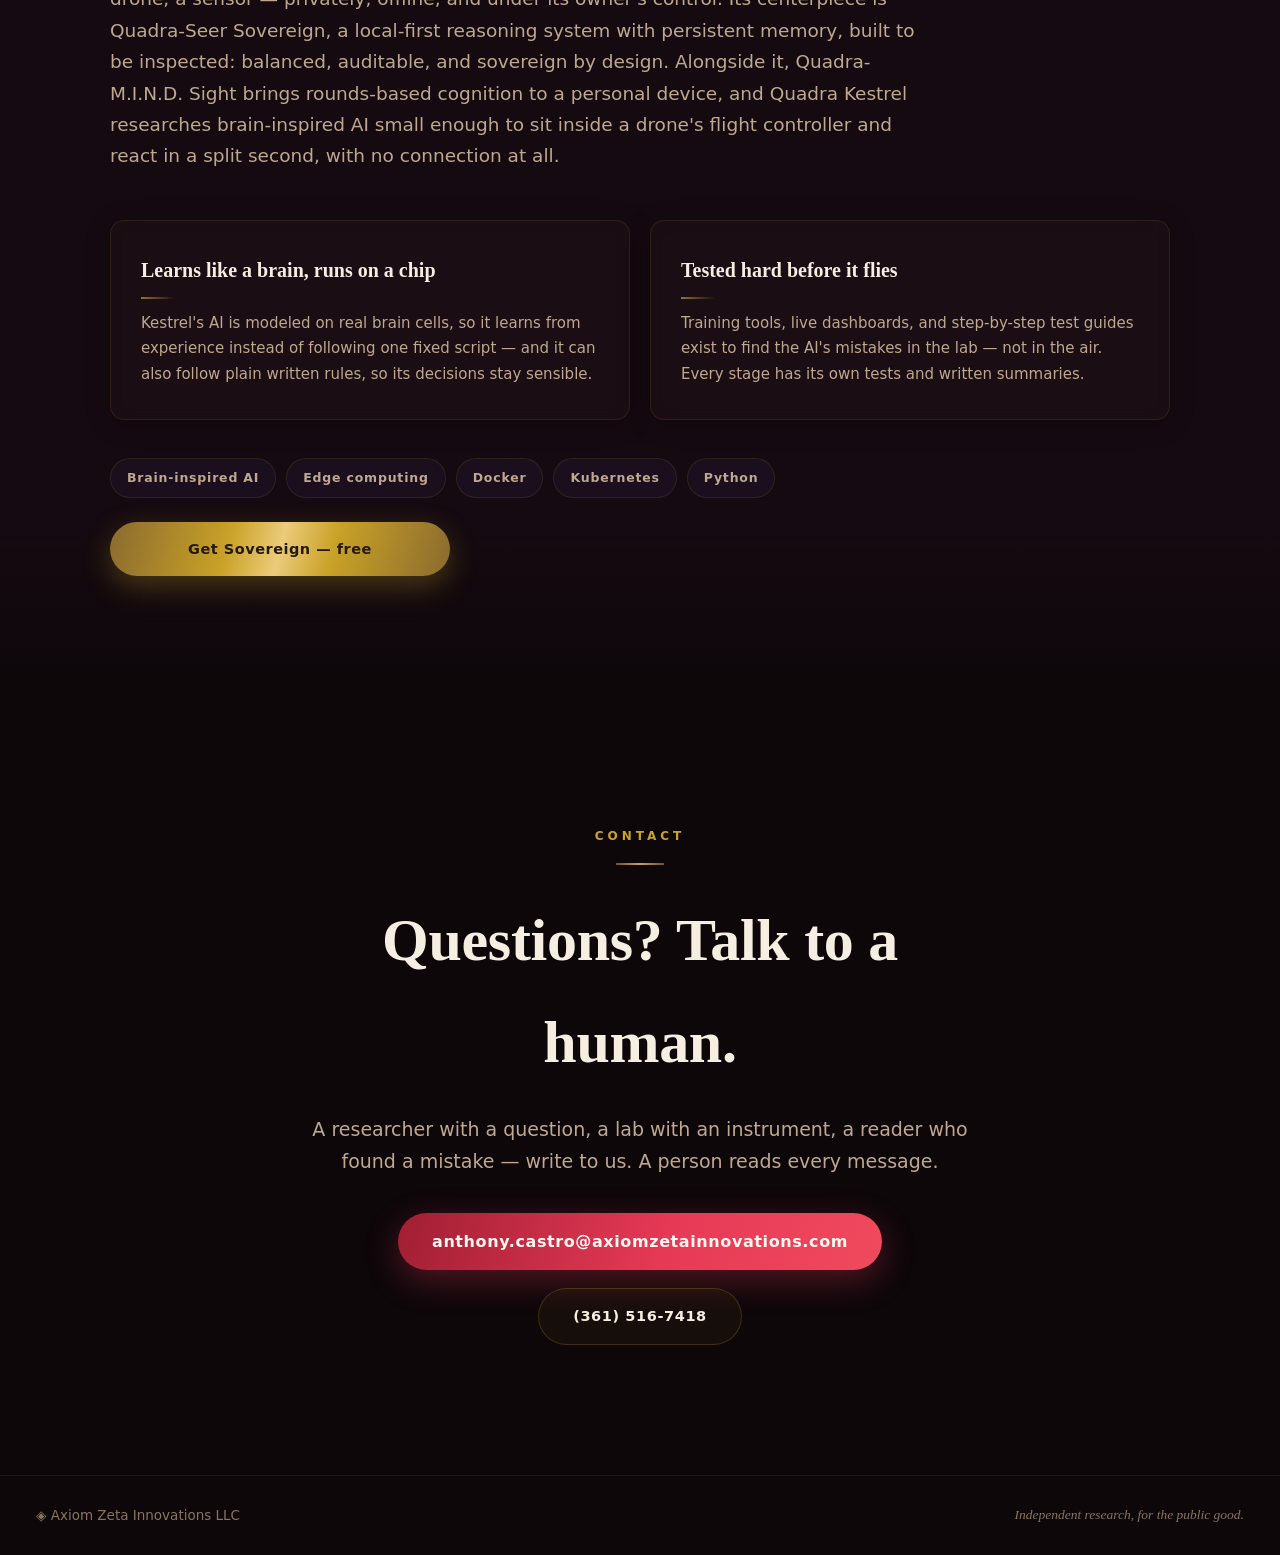
==== commit d204c645: "PRO track: point book link at transcendentrecursion.online edition page" ====
--- a/index.html
+++ b/index.html
@@ -125,7 +125,7 @@
       <p class="aspect-lede">Phase Recursion Ontology is the foundational framework behind much of this work: an ontology of recursion — how systems fold back on themselves, phase by phase, and what that folding explains about consciousness, cosmology, and computation. It is published as a monograph by Anthony Rene Castro (Axiom Zeta Innovations LLC, v1.0, August 2026).</p>
       <div class="price-actions" style="max-width:340px">
         <a class="btn-gold" href="https://doi.org/10.5281/zenodo.22046543" target="_blank" rel="noreferrer">Read the monograph (DOI)</a>
-        <a class="btn-gold" href="https://axiom-and-ash.com" target="_blank" rel="noreferrer">Get the book ($6.99)</a>
+        <a class="btn-gold" href="https://www.transcendentrecursion.online/edition/phase" target="_blank" rel="noreferrer">Get the book ($6.99)</a>
       </div>
     </div>
   </section>
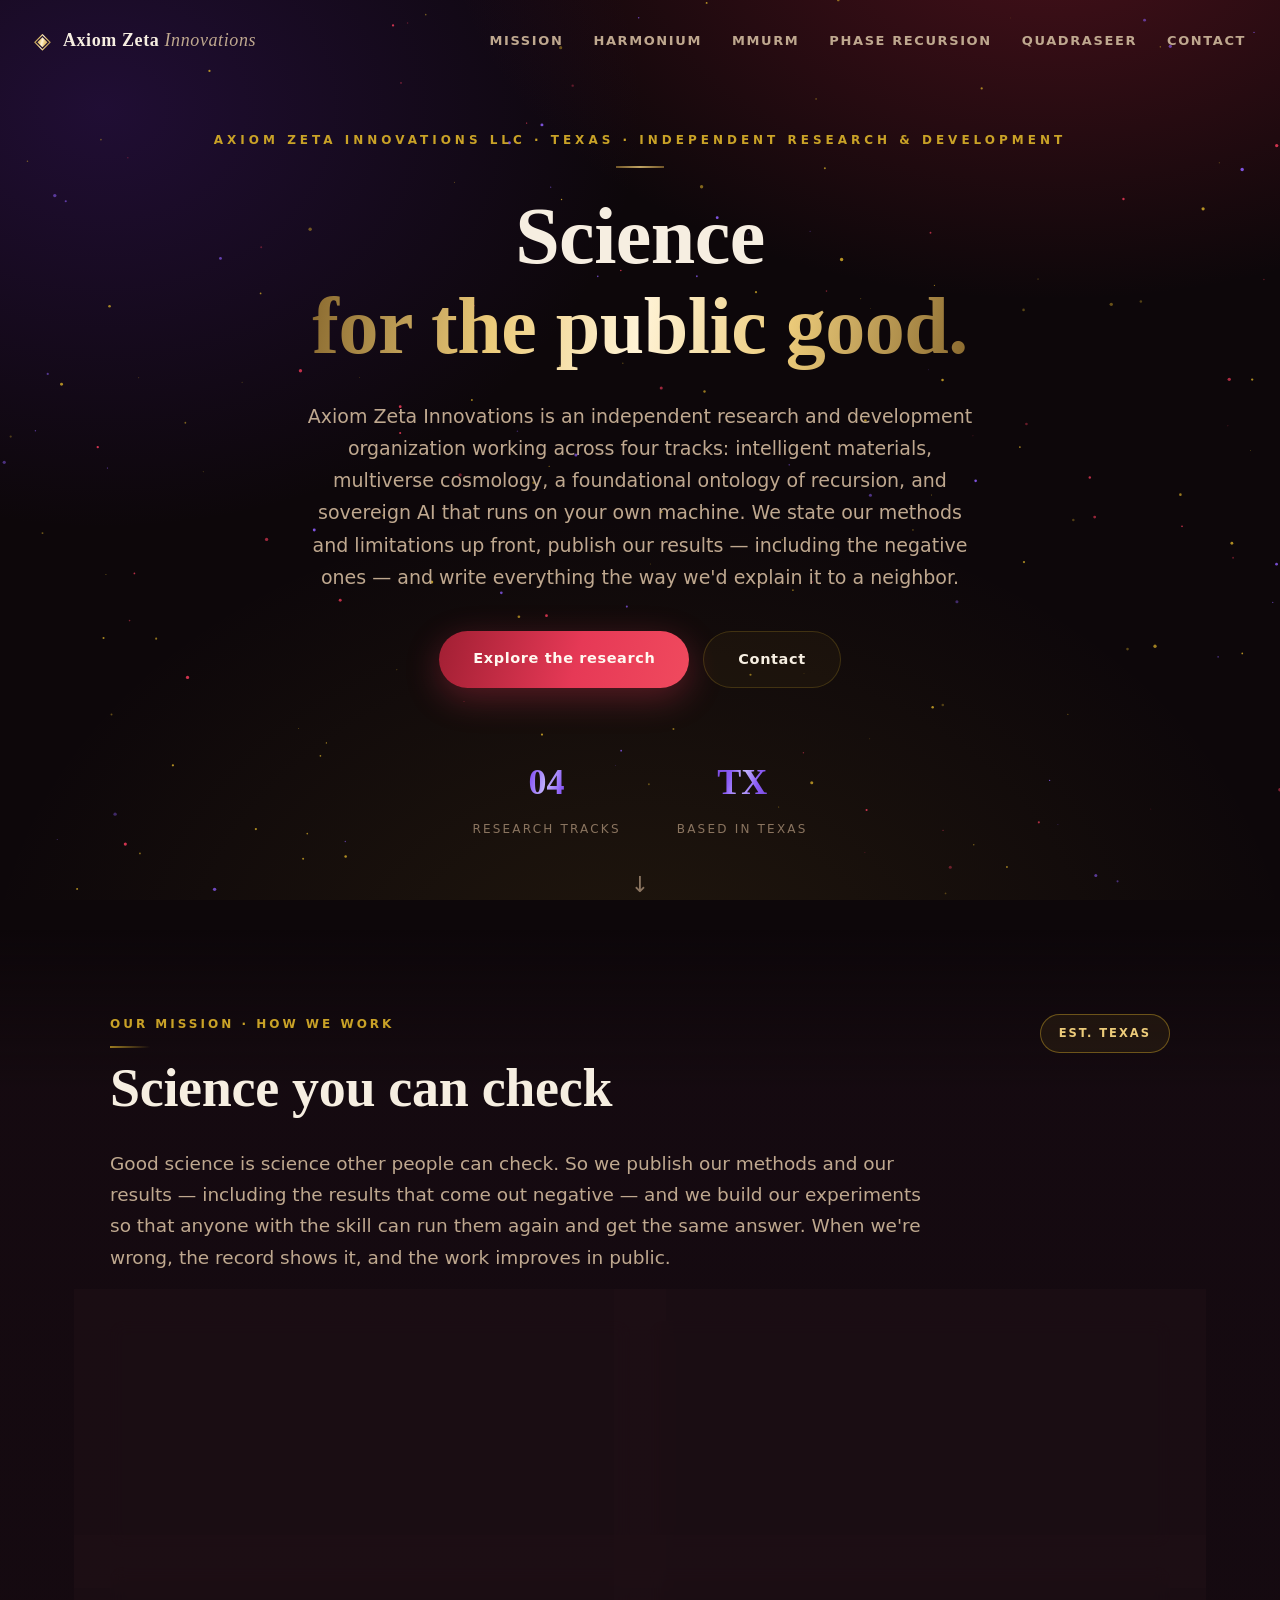
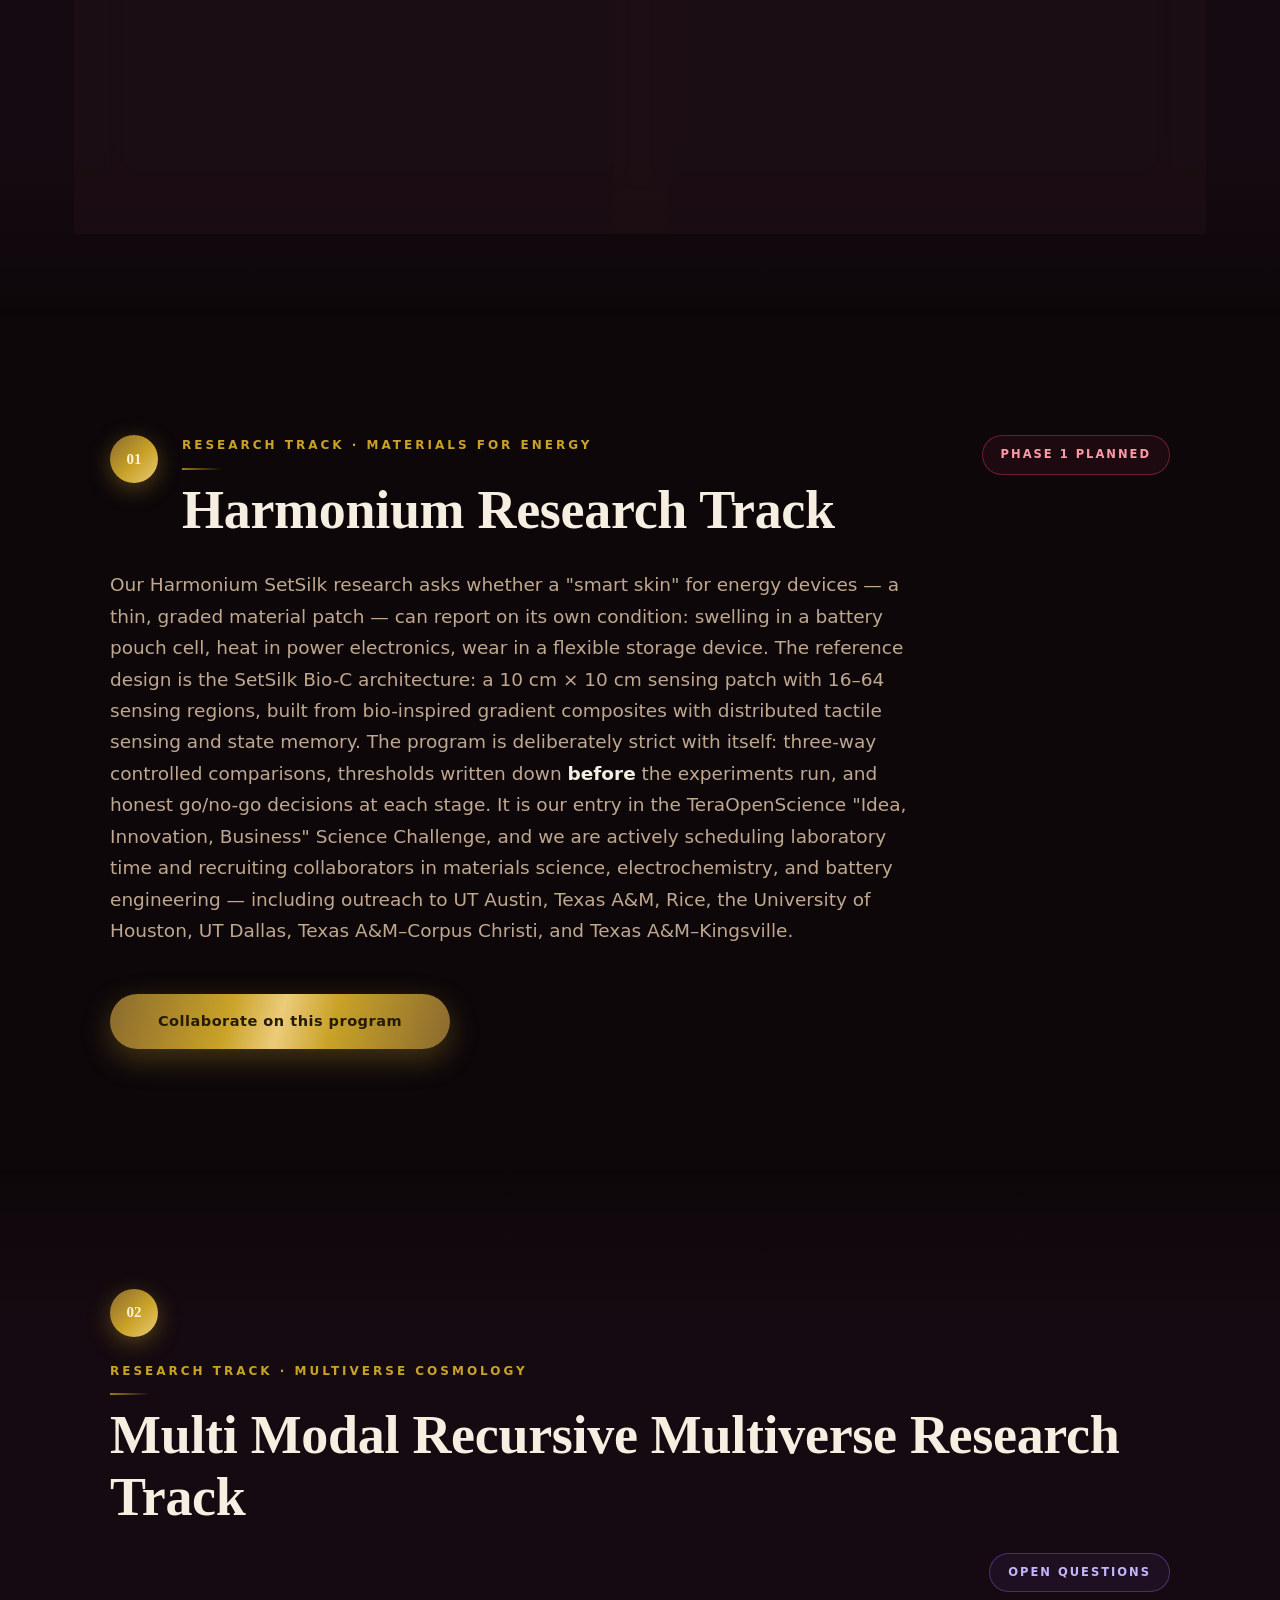
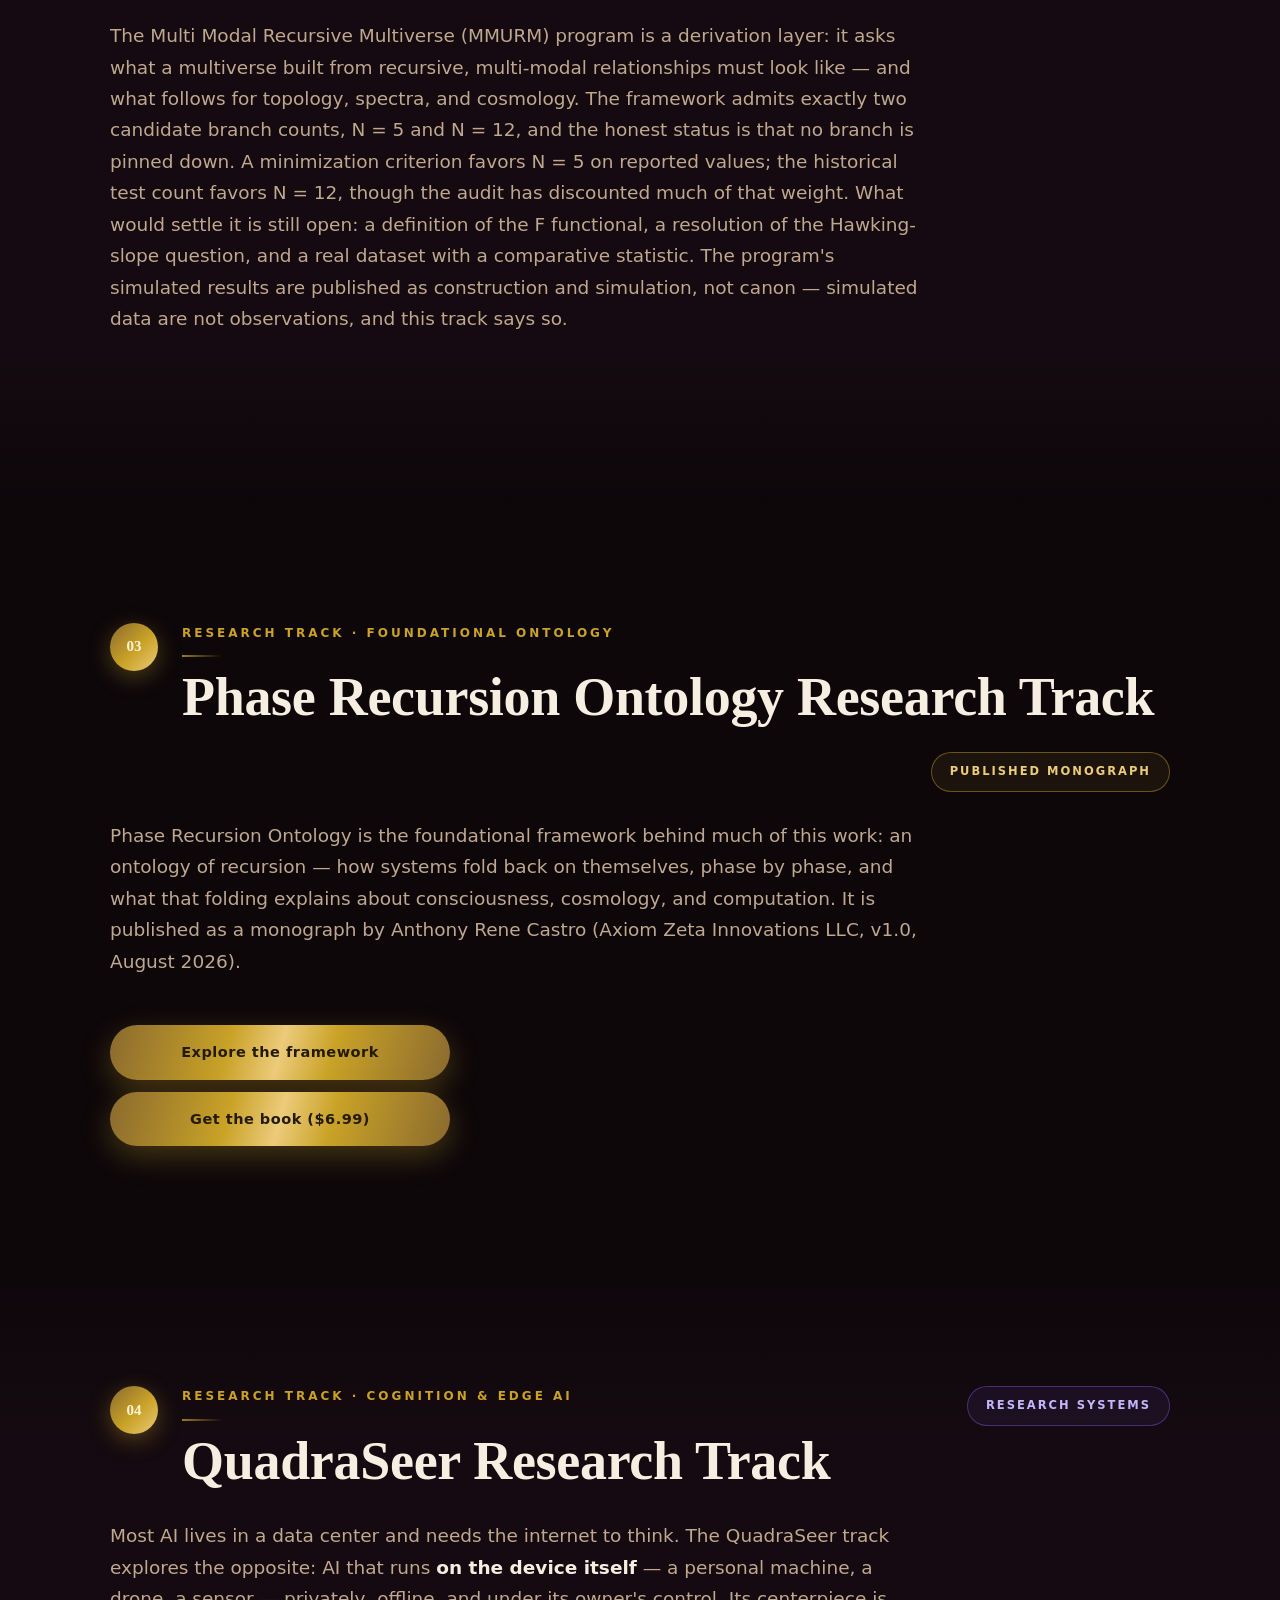
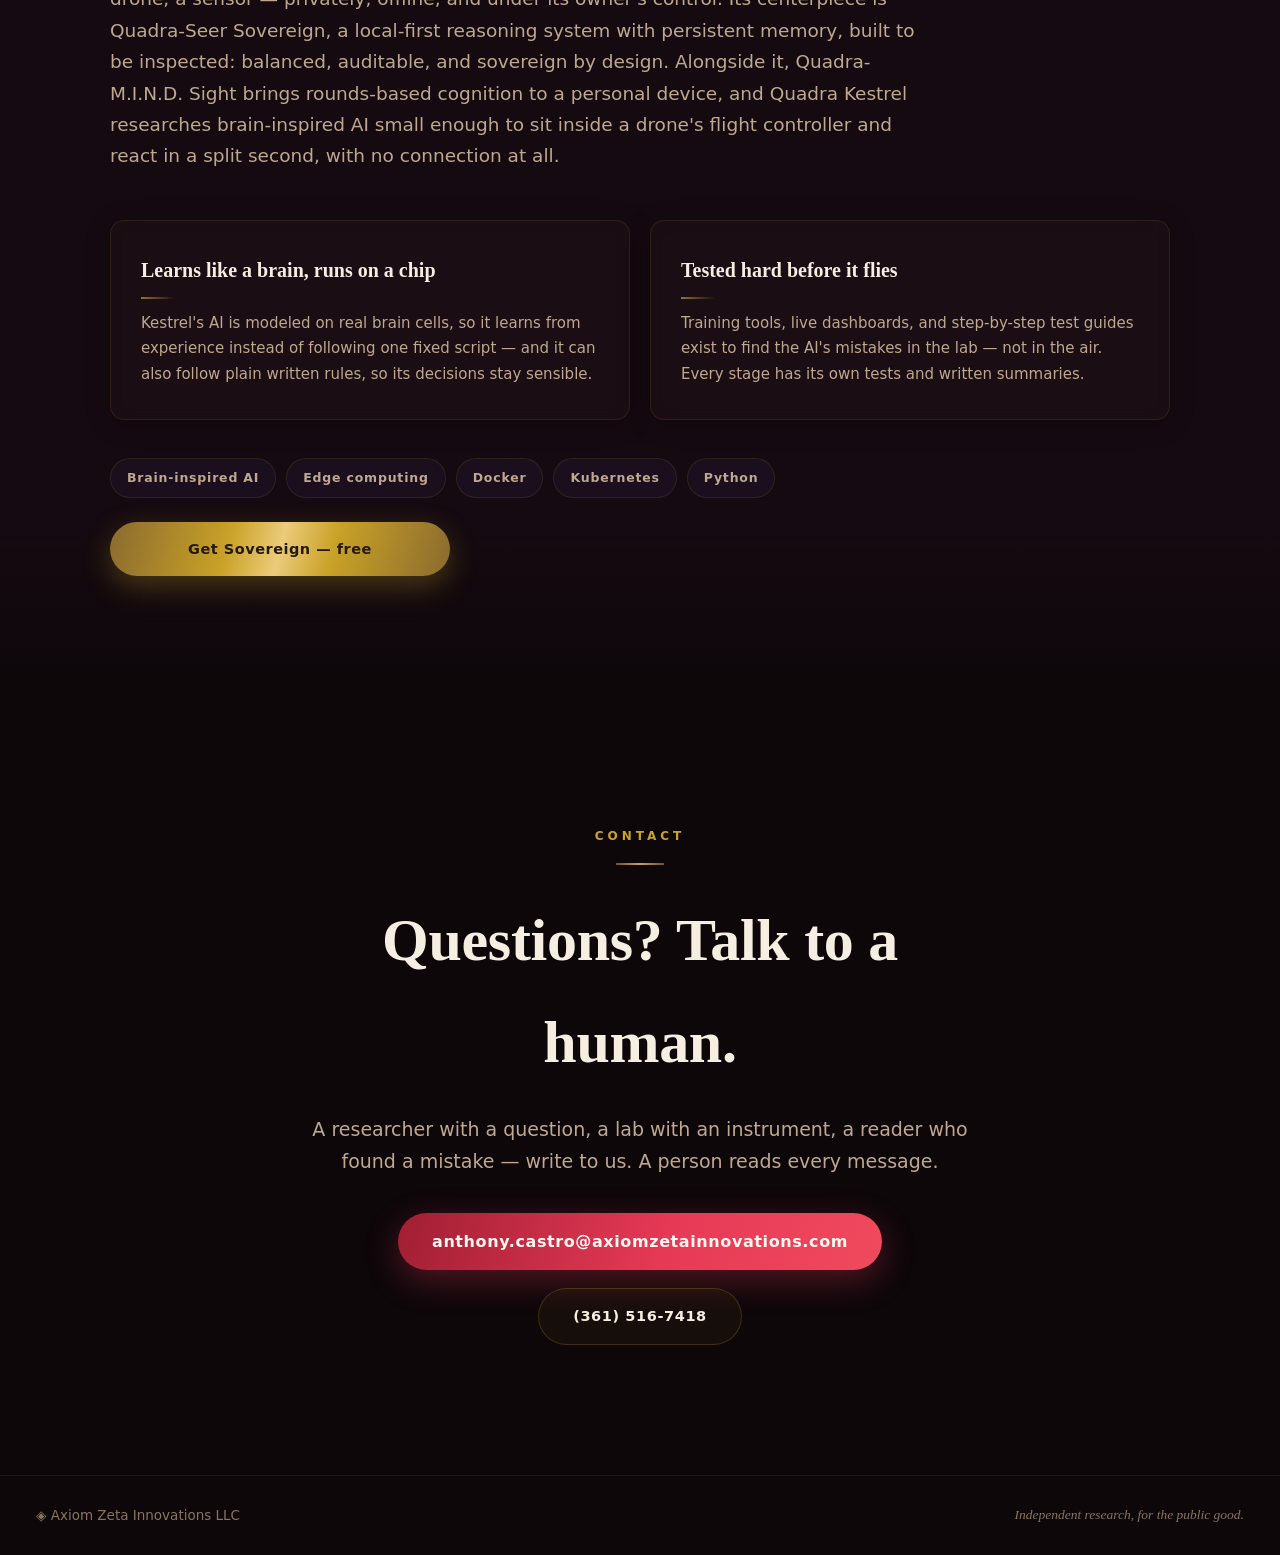
==== commit c8bacfe0: "Track links: Harmonium -> TeraOpenScience project page; PRO -> phase-recursion-ontology.ai.studio ('" ====
--- a/index.html
+++ b/index.html
@@ -91,7 +91,7 @@
       </div>
       <p class="aspect-lede">Our Harmonium SetSilk research asks whether a "smart skin" for energy devices — a thin, graded material patch — can report on its own condition: swelling in a battery pouch cell, heat in power electronics, wear in a flexible storage device. The reference design is the SetSilk Bio-C architecture: a 10 cm × 10 cm sensing patch with 16–64 sensing regions, built from bio-inspired gradient composites with distributed tactile sensing and state memory. The program is deliberately strict with itself: three-way controlled comparisons, thresholds written down <em>before</em> the experiments run, and honest go/no-go decisions at each stage. It is our entry in the TeraOpenScience "Idea, Innovation, Business" Science Challenge, and we are actively scheduling laboratory time and recruiting collaborators in materials science, electrochemistry, and battery engineering — including outreach to UT Austin, Texas A&amp;M, Rice, the University of Houston, UT Dallas, Texas A&amp;M–Corpus Christi, and Texas A&amp;M–Kingsville.</p>
       <div class="price-actions" style="max-width:340px">
-        <a class="btn-gold" href="mailto:anthony.castro@axiomzetainnovations.com?subject=Harmonium%20collaboration">Collaborate on this program</a>
+        <a class="btn-gold" href="https://www.teraopenscience.com/project/11742-harmonium/" target="_blank" rel="noreferrer">Collaborate on this program</a>
       </div>
     </div>
   </section>
@@ -124,7 +124,7 @@
       </div>
       <p class="aspect-lede">Phase Recursion Ontology is the foundational framework behind much of this work: an ontology of recursion — how systems fold back on themselves, phase by phase, and what that folding explains about consciousness, cosmology, and computation. It is published as a monograph by Anthony Rene Castro (Axiom Zeta Innovations LLC, v1.0, August 2026).</p>
       <div class="price-actions" style="max-width:340px">
-        <a class="btn-gold" href="https://doi.org/10.5281/zenodo.22046543" target="_blank" rel="noreferrer">Read the monograph (DOI)</a>
+        <a class="btn-gold" href="https://phase-recursion-ontology.ai.studio" target="_blank" rel="noreferrer">Explore the framework</a>
         <a class="btn-gold" href="https://www.transcendentrecursion.online/edition/phase" target="_blank" rel="noreferrer">Get the book ($6.99)</a>
       </div>
     </div>
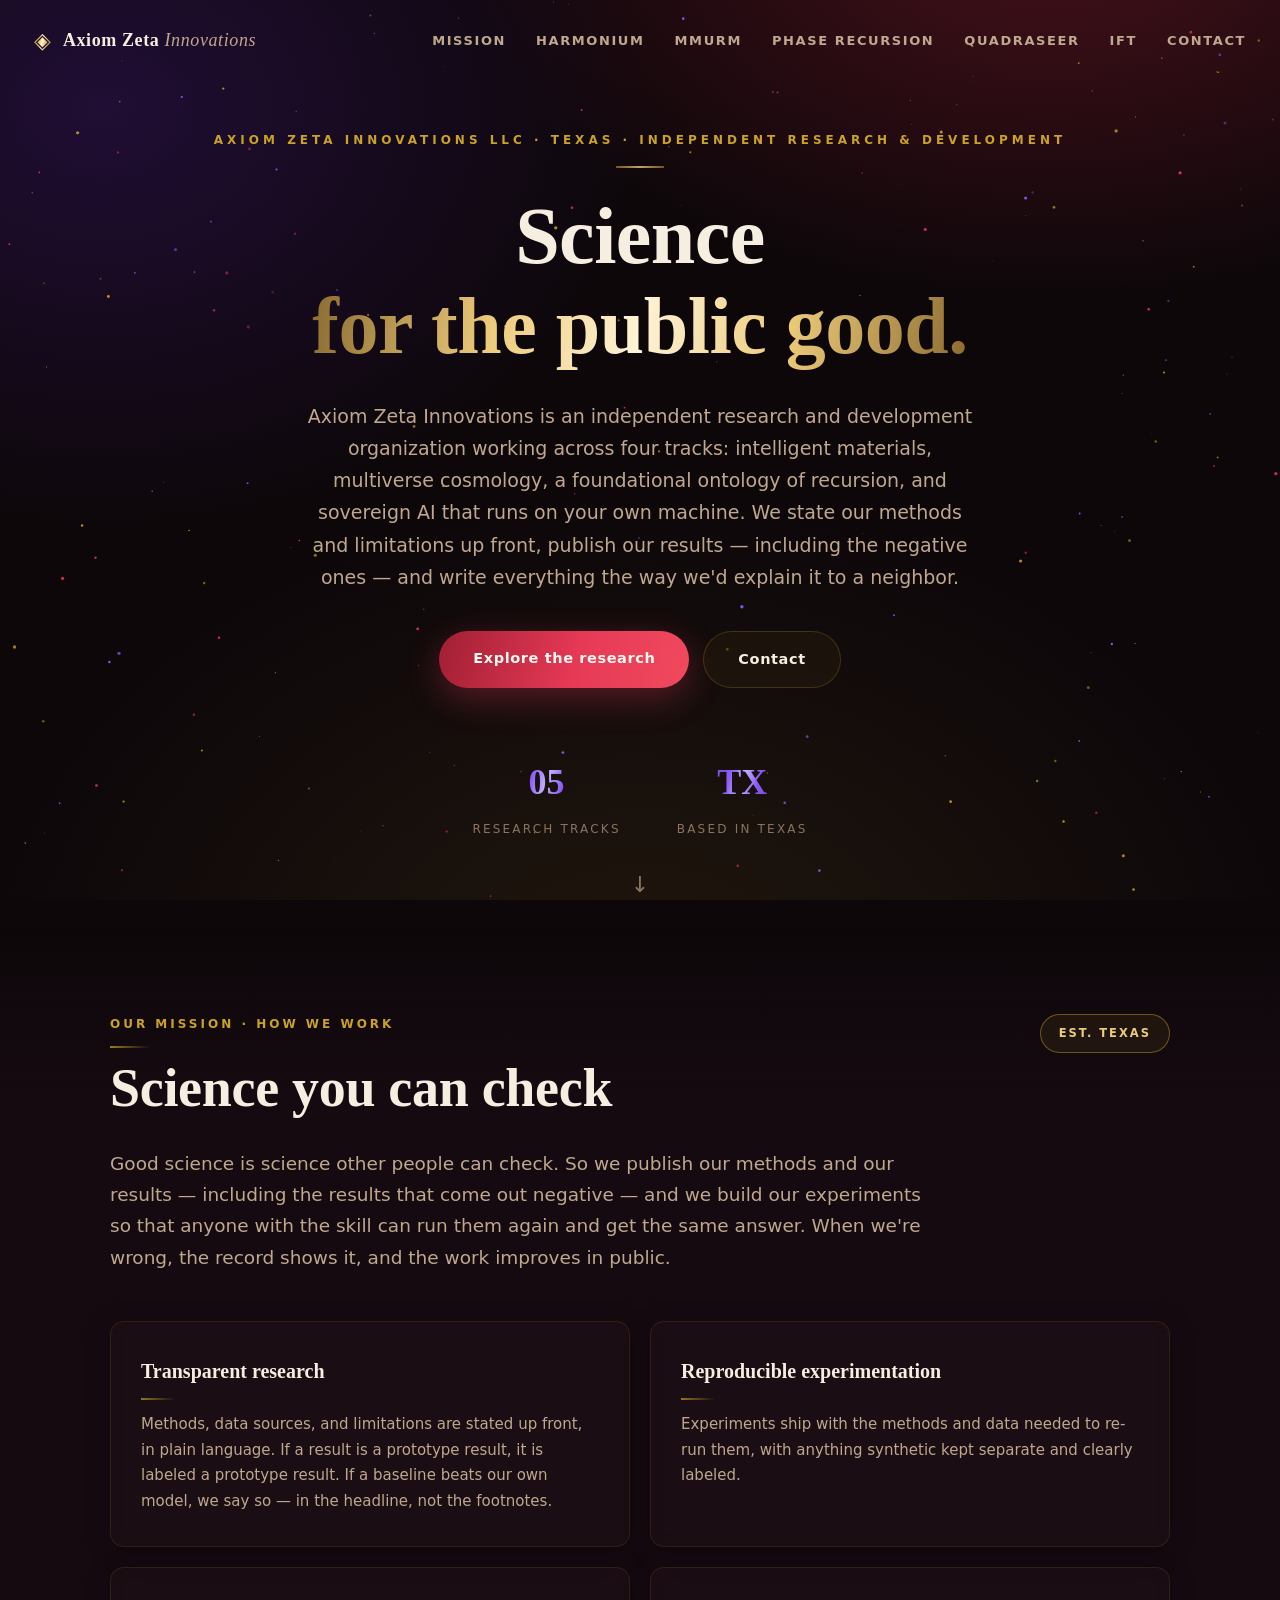
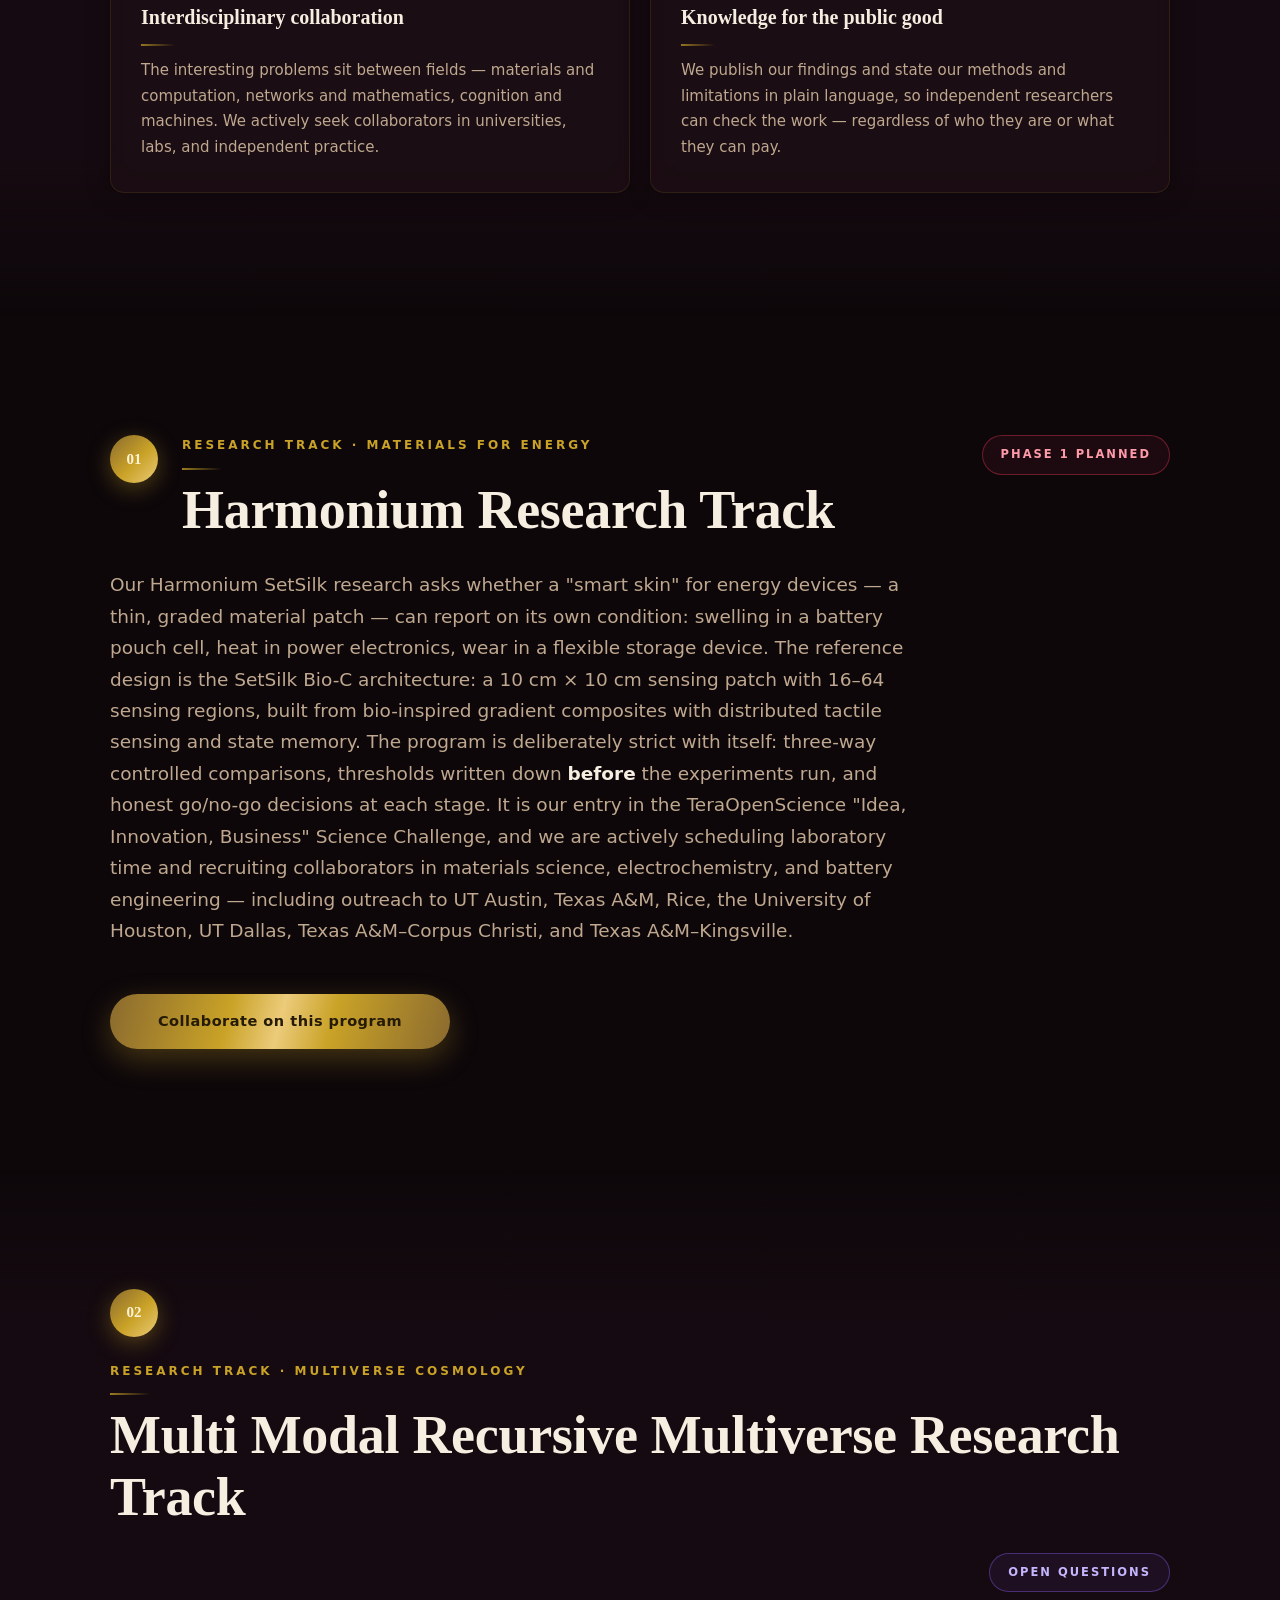
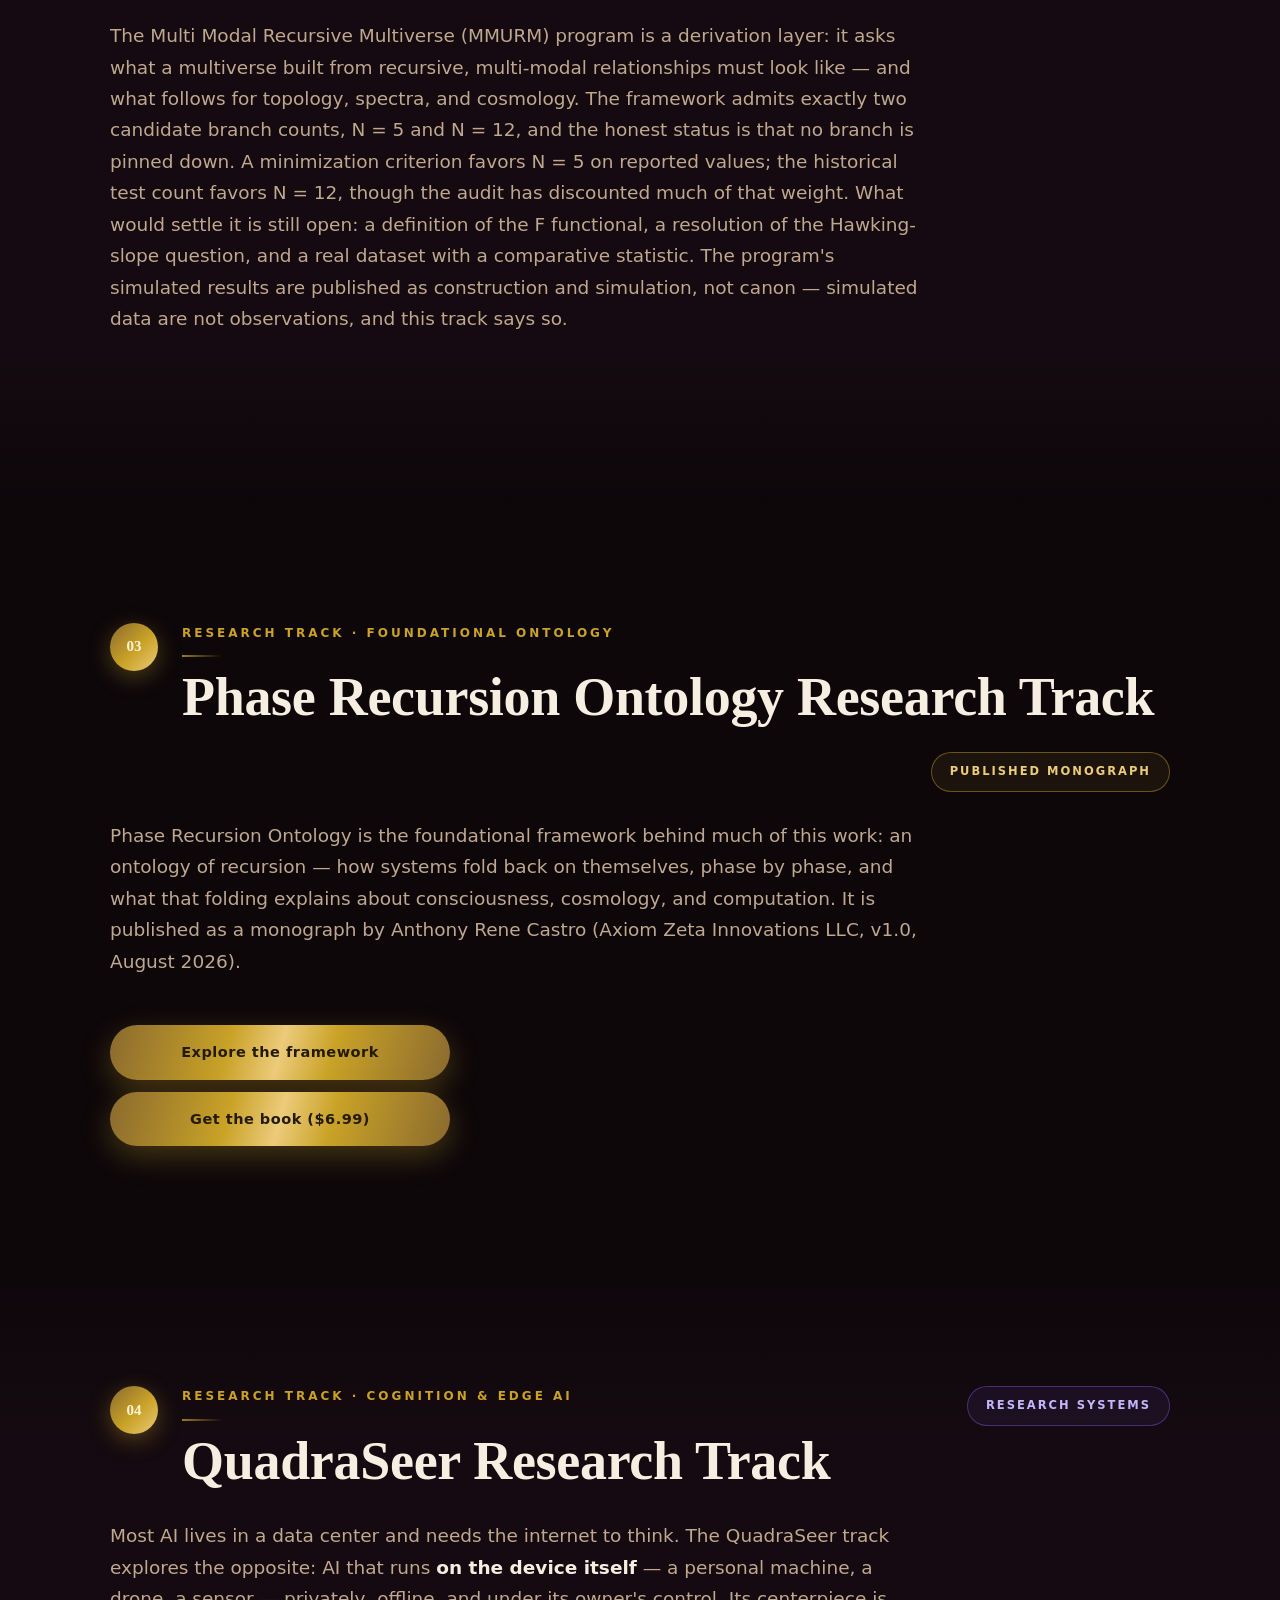
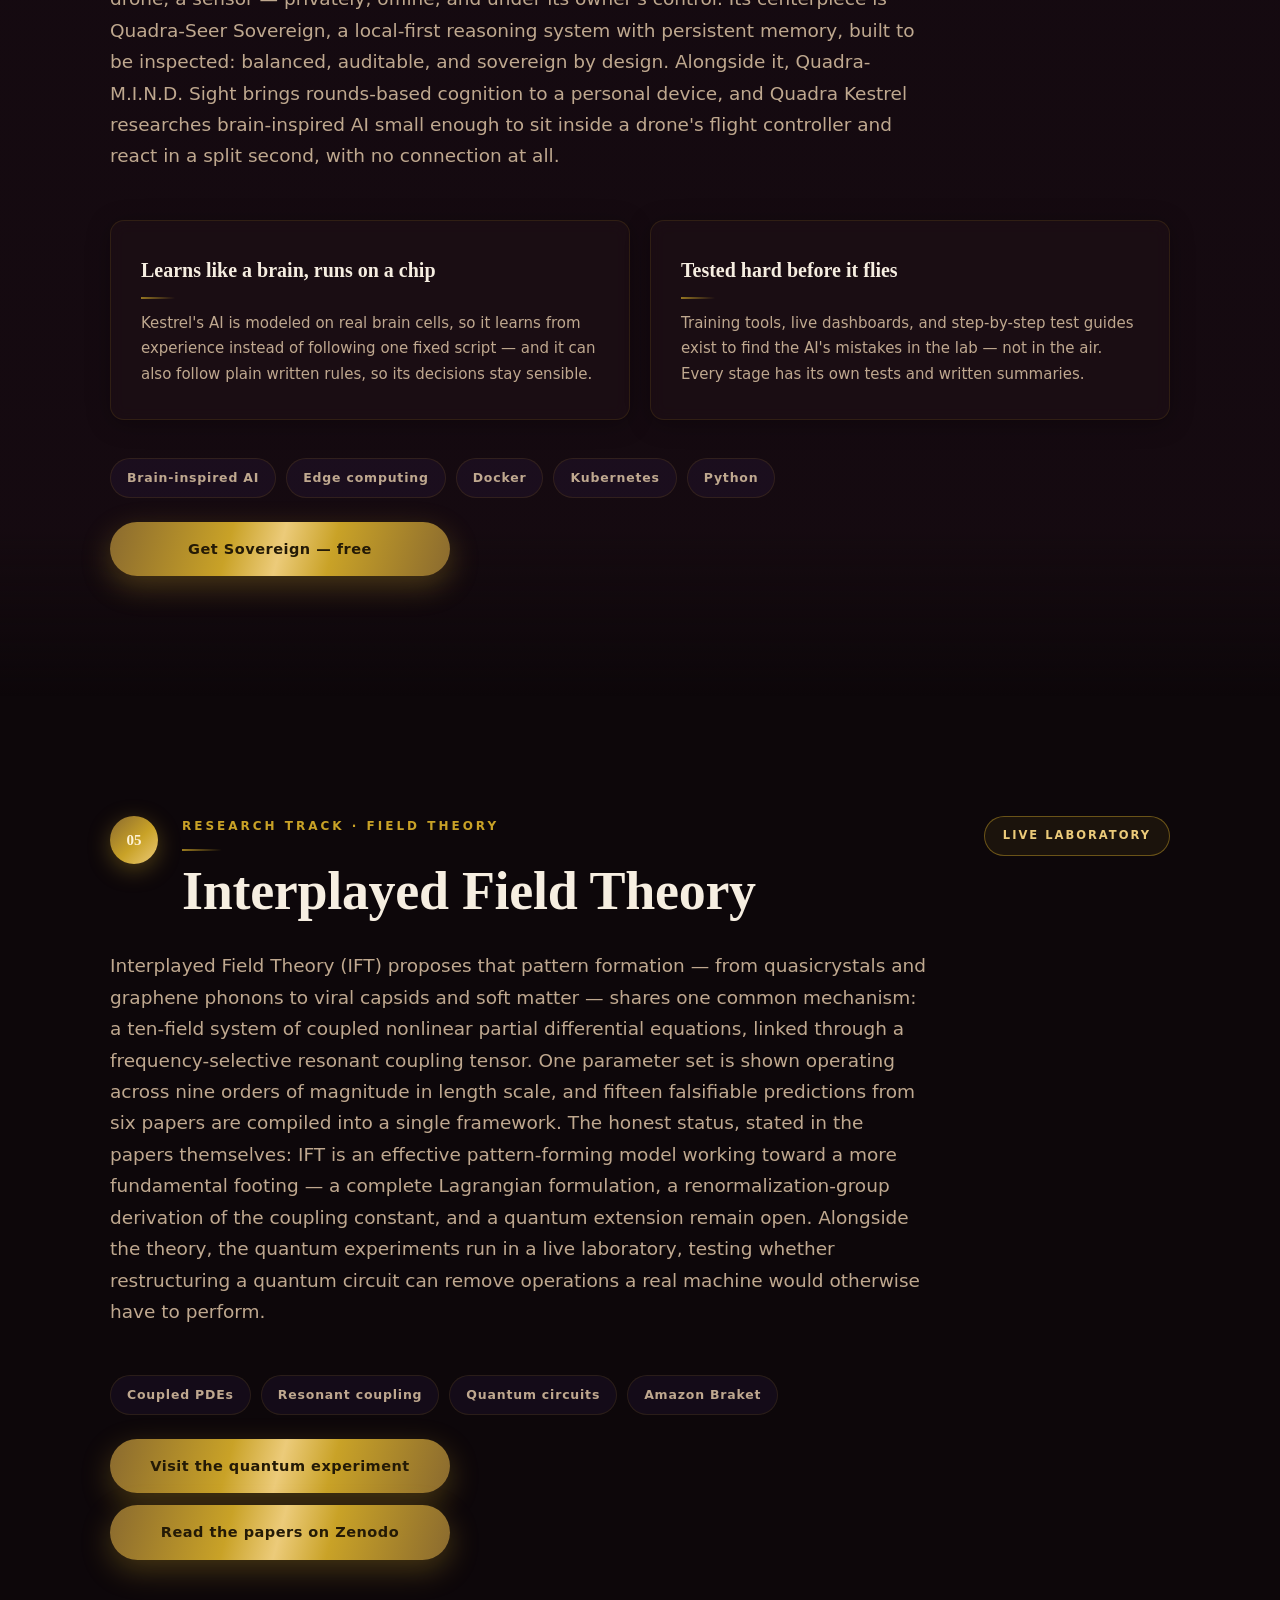
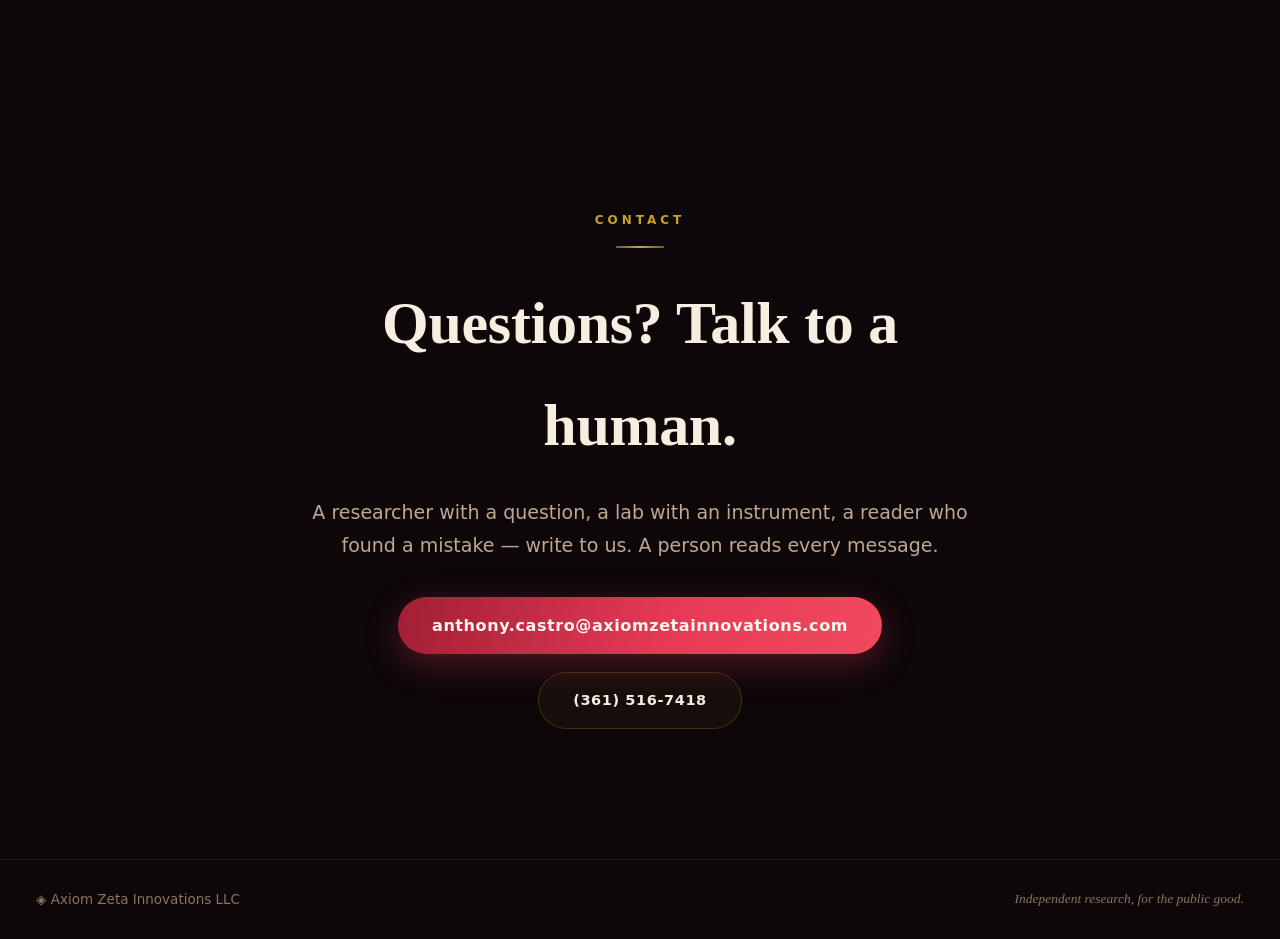
==== commit 61a66b49: "Add Interplayed Field Theory track (quantum experiment + Zenodo papers); 5 tracks" ====
--- a/index.html
+++ b/index.html
@@ -4,7 +4,7 @@
 <meta charset="UTF-8" />
 <meta name="viewport" content="width=device-width, initial-scale=1.0" />
 <title>Axiom Zeta Innovations LLC — Independent Research &amp; Development</title>
-<meta name="description" content="Axiom Zeta Innovations LLC is an independent research and development organization in Texas. Four research tracks — Harmonium materials, the Multi Modal Recursive Multiverse, Phase Recursion Ontology, and QuadraSeer — pursued with transparent methods and honest results, for the public good." />
+<meta name="description" content="Axiom Zeta Innovations LLC is an independent research and development organization in Texas. Five research tracks — Harmonium materials, the Multi Modal Recursive Multiverse, Phase Recursion Ontology, QuadraSeer, and Interplayed Field Theory — pursued with transparent methods and honest results, for the public good." />
 <link rel="icon" href="data:image/svg+xml,<svg xmlns='http://www.w3.org/2000/svg' viewBox='0 0 100 100'><text y='.9em' font-size='90'>◈</text></svg>" />
 <link rel="stylesheet" href="styles.css" />
 </head>
@@ -22,6 +22,7 @@
     <a href="#mmurm">MMURM</a>
     <a href="#phase-recursion">Phase Recursion</a>
     <a href="#quadraseer">QuadraSeer</a>
+    <a href="#ift">IFT</a>
     <a href="#contact">Contact</a>
   </nav>
   <button class="nav-toggle" id="navToggle" aria-label="Open menu" aria-expanded="false">☰</button>
@@ -39,7 +40,7 @@
         <a class="btn-ghost" href="#contact">Contact</a>
       </div>
       <div class="hero-stats">
-        <div class="stat"><strong>04</strong><span>Research tracks</span></div>
+        <div class="stat"><strong>05</strong><span>Research tracks</span></div>
         <div class="stat"><strong>TX</strong><span>Based in Texas</span></div>
       </div>
     </div>
@@ -157,6 +158,28 @@
       </div>
       <div class="price-actions" style="max-width:340px; margin-top:24px">
         <a class="btn-gold" href="https://github.com/axiomzeta/quadra-seer-equalibra-sovereign" target="_blank" rel="noreferrer">Get Sovereign — free</a>
+      </div>
+    </div>
+  </section>
+
+  <!-- TRACK 05 : INTERPLAYED FIELD THEORY -->
+  <section class="aspect" id="ift">
+    <div class="aspect-inner">
+      <div class="aspect-head">
+        <span class="aspect-index">05</span>
+        <div>
+          <p class="aspect-kicker">Research track · Field theory</p>
+          <h2>Interplayed Field Theory</h2>
+        </div>
+        <span class="status-badge live">Live laboratory</span>
+      </div>
+      <p class="aspect-lede">Interplayed Field Theory (IFT) proposes that pattern formation — from quasicrystals and graphene phonons to viral capsids and soft matter — shares one common mechanism: a ten-field system of coupled nonlinear partial differential equations, linked through a frequency-selective resonant coupling tensor. One parameter set is shown operating across nine orders of magnitude in length scale, and fifteen falsifiable predictions from six papers are compiled into a single framework. The honest status, stated in the papers themselves: IFT is an effective pattern-forming model working toward a more fundamental footing — a complete Lagrangian formulation, a renormalization-group derivation of the coupling constant, and a quantum extension remain open. Alongside the theory, the quantum experiments run in a live laboratory, testing whether restructuring a quantum circuit can remove operations a real machine would otherwise have to perform.</p>
+      <div class="tech-row" aria-label="Methods">
+        <span>Coupled PDEs</span><span>Resonant coupling</span><span>Quantum circuits</span><span>Amazon Braket</span>
+      </div>
+      <div class="price-actions" style="max-width:340px; margin-top:24px">
+        <a class="btn-gold" href="https://ift-quantum-m-enhanced.vercel.app/" target="_blank" rel="noreferrer">Visit the quantum experiment</a>
+        <a class="btn-gold" href="https://zenodo.org/records/20585142" target="_blank" rel="noreferrer">Read the papers on Zenodo</a>
       </div>
     </div>
   </section>
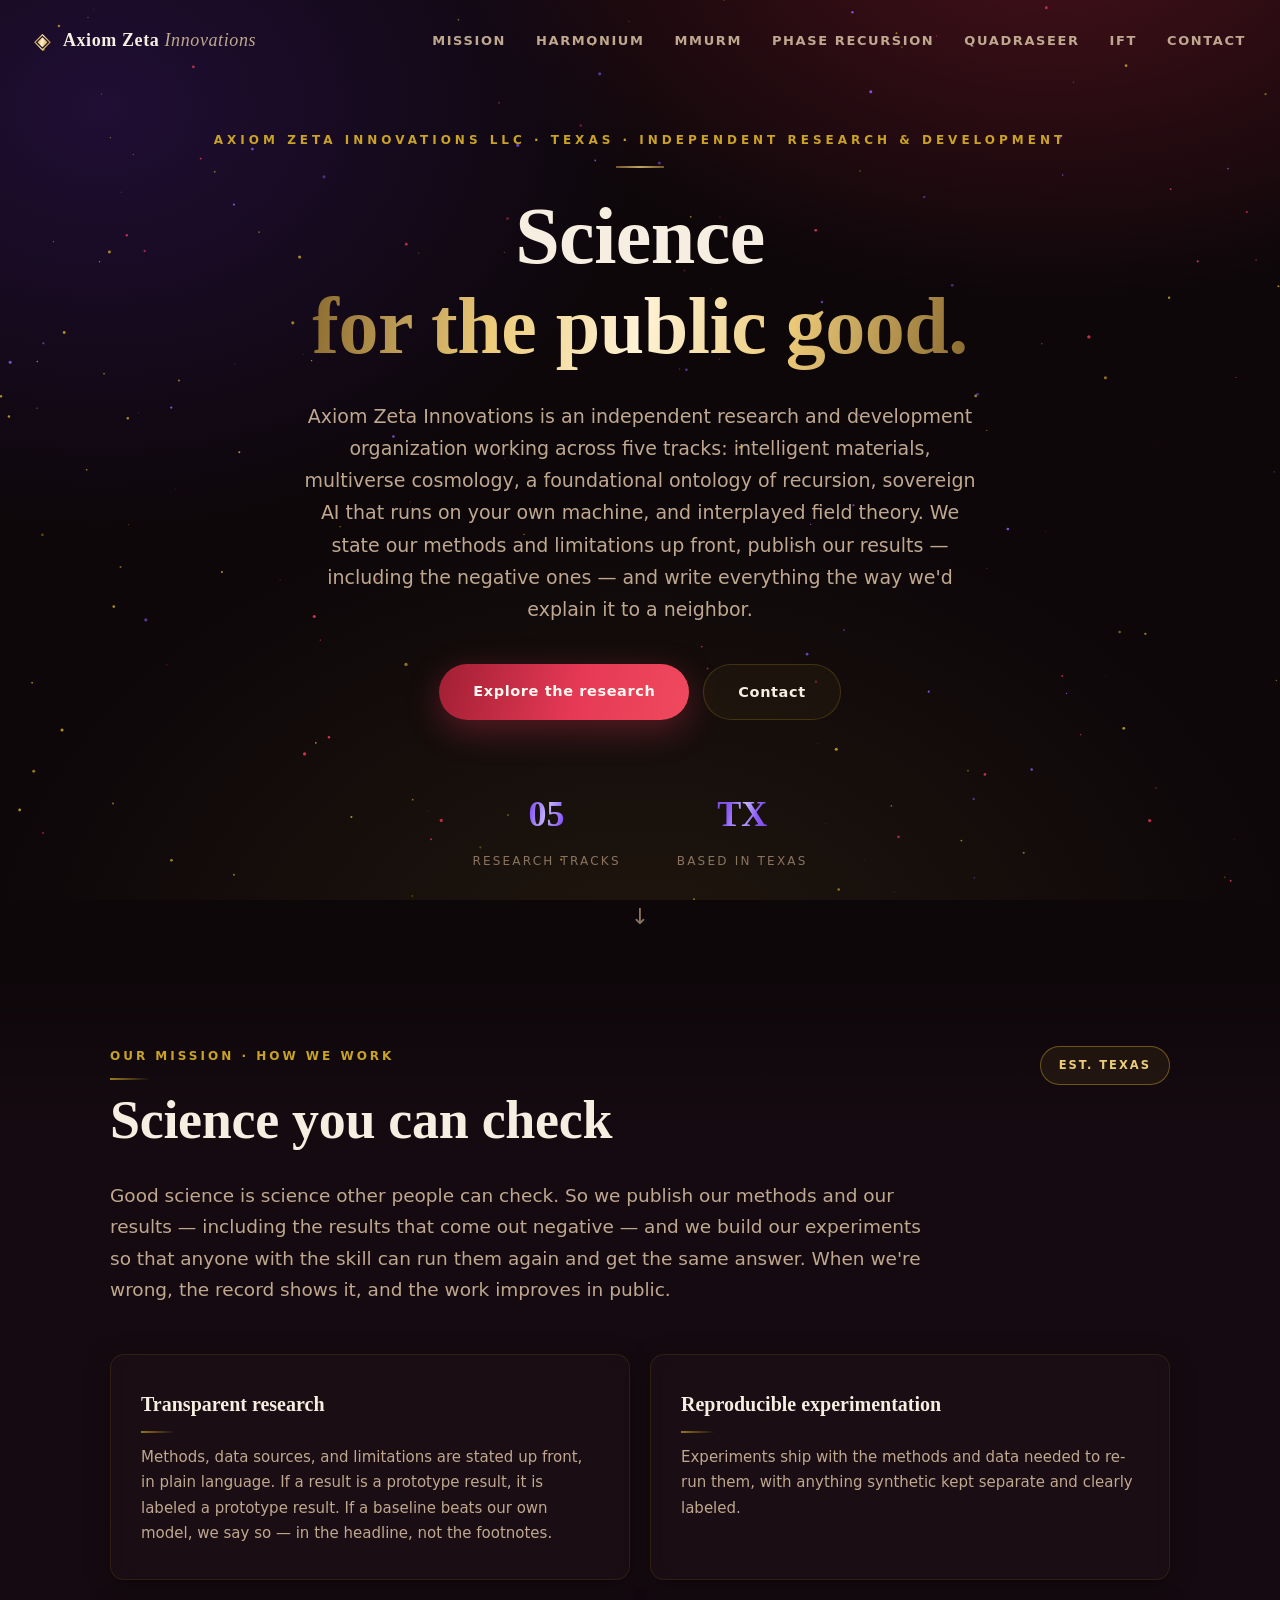
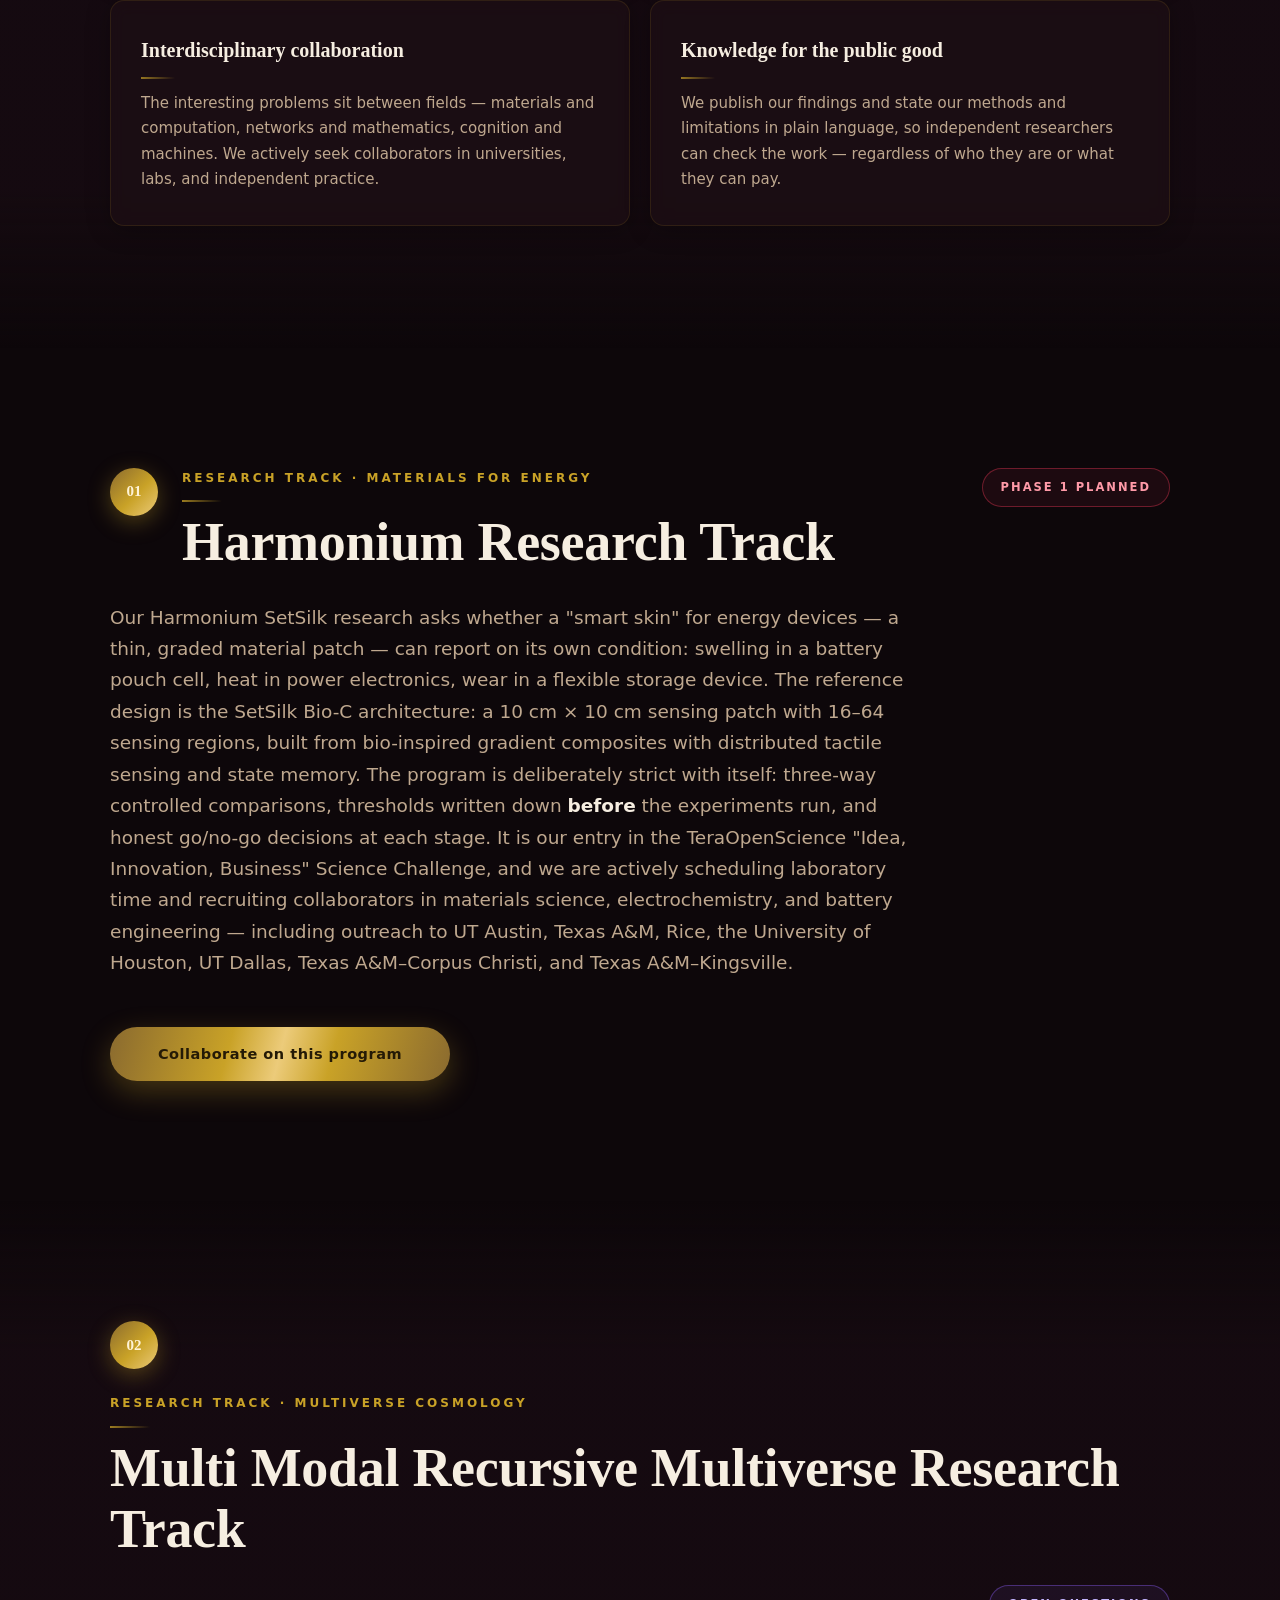
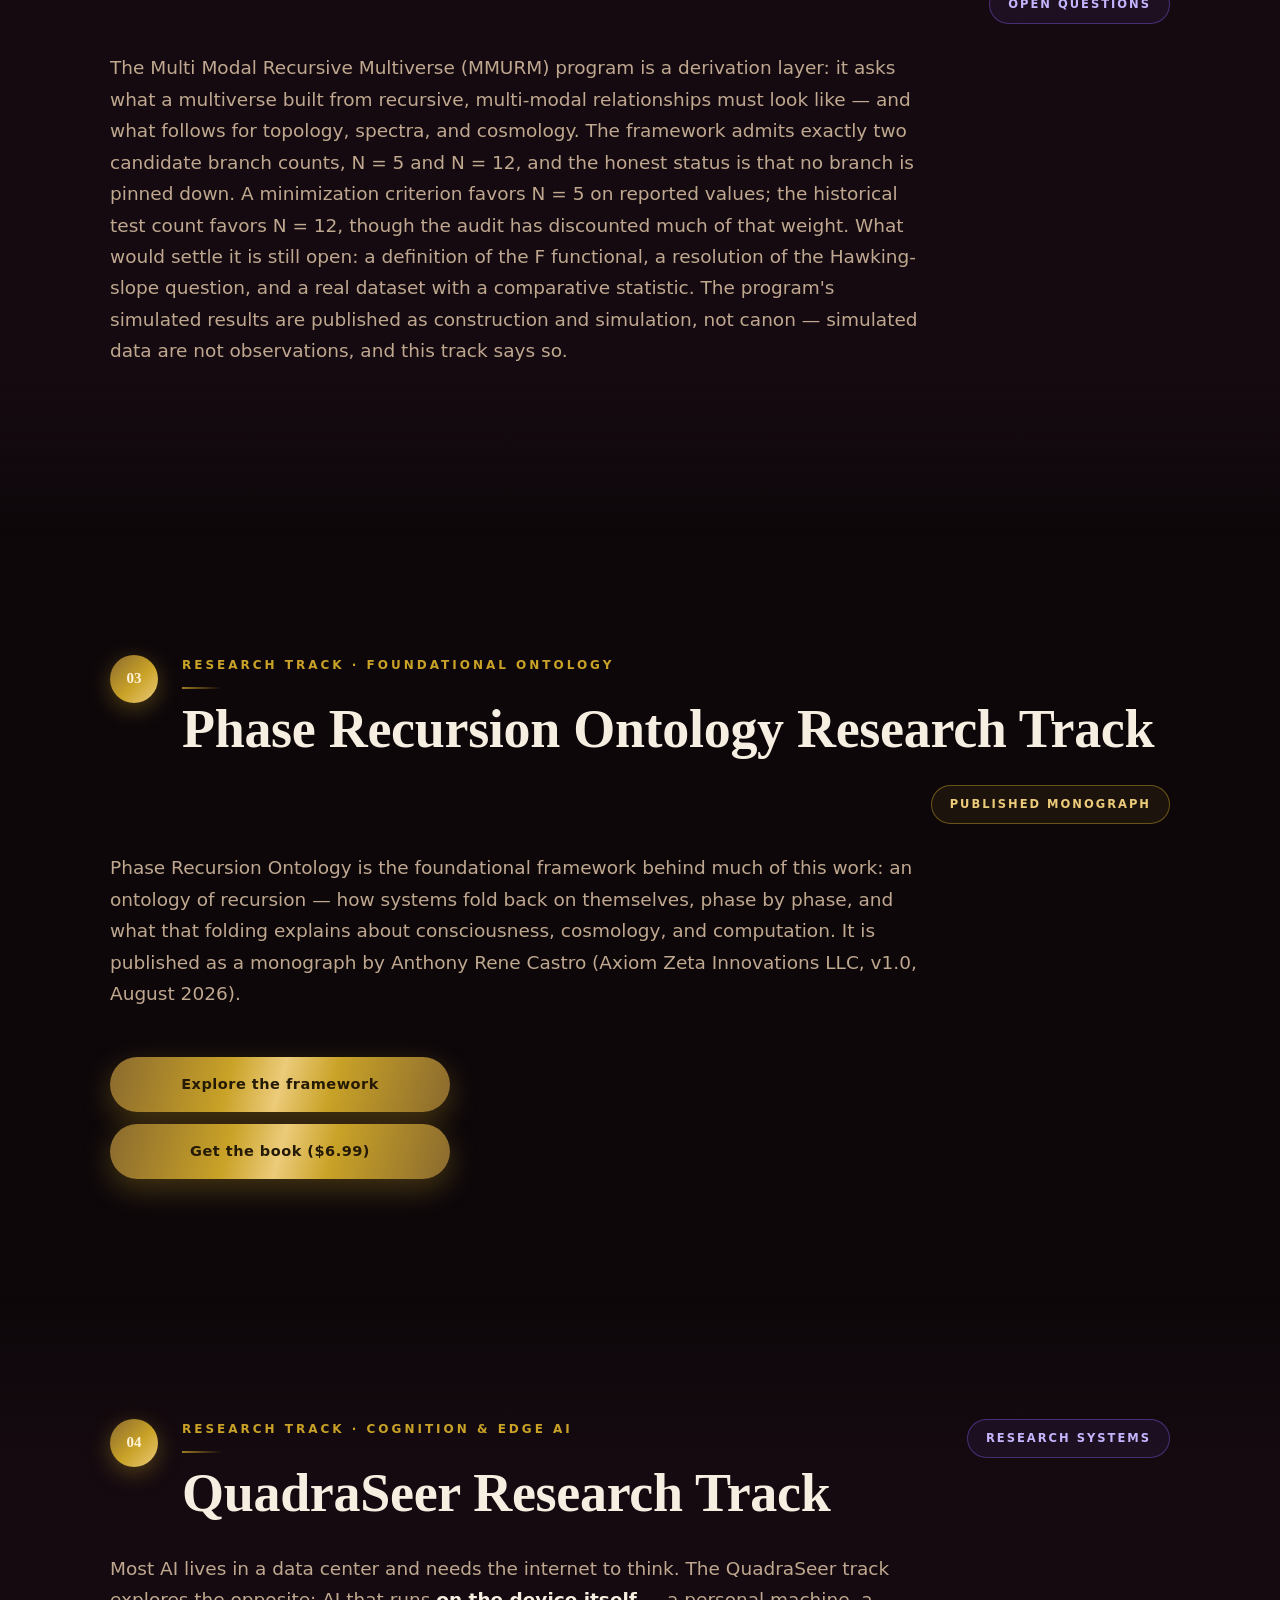
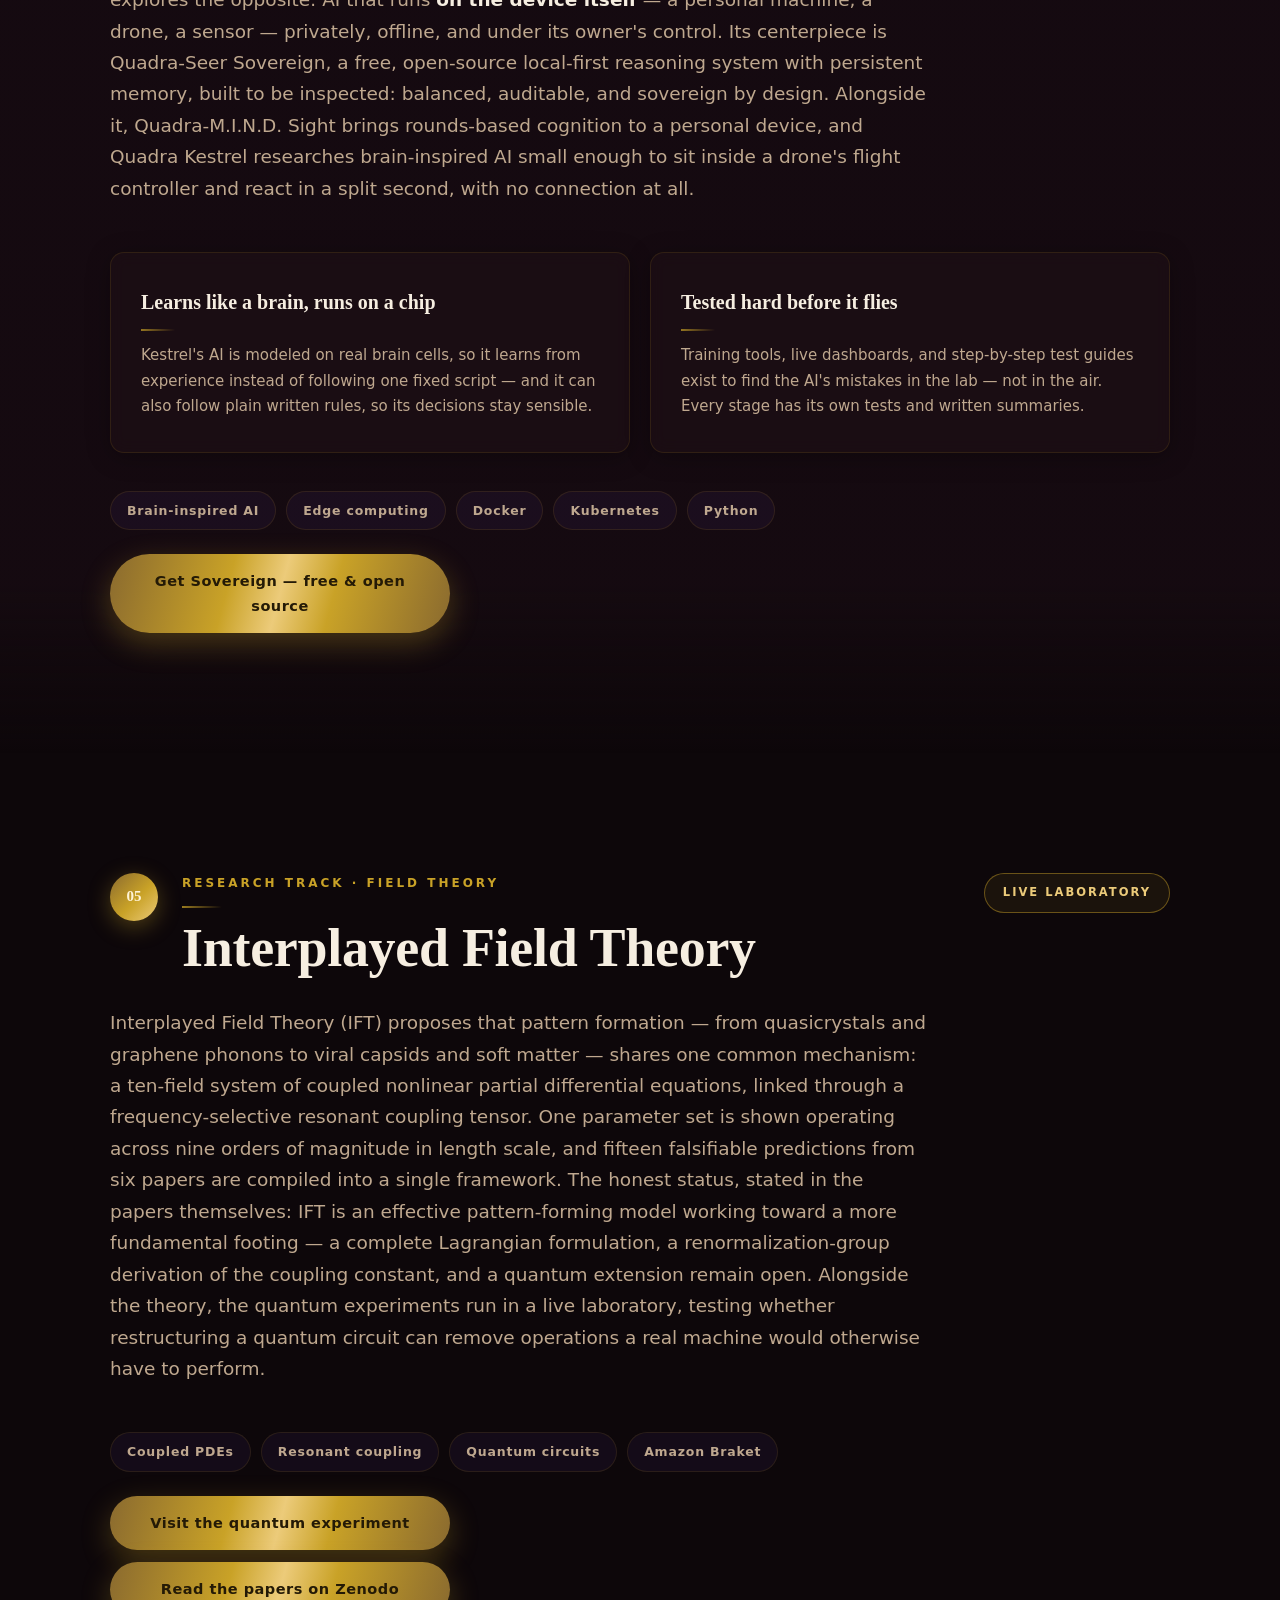
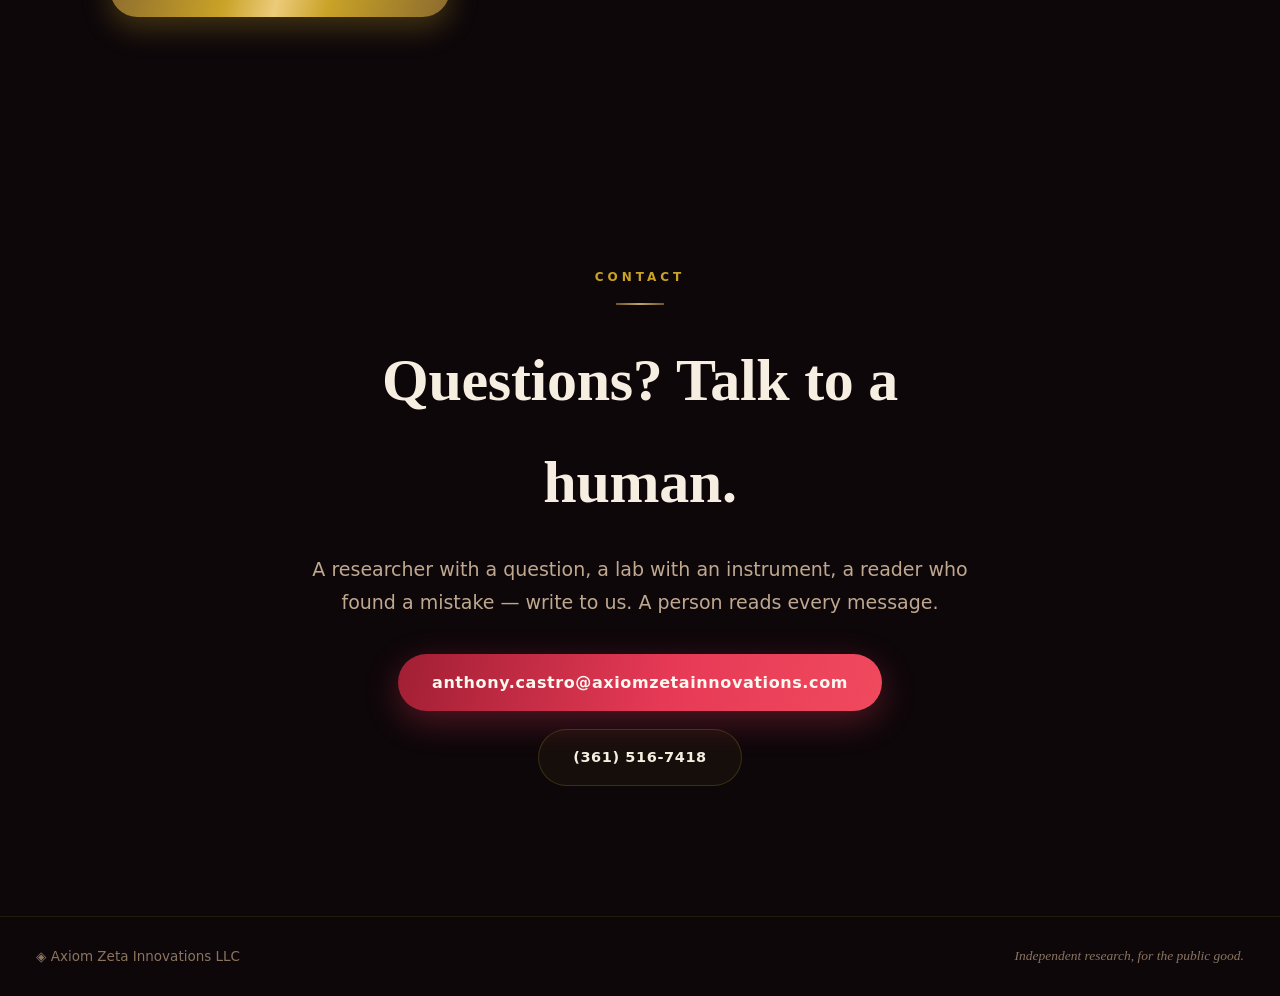
==== commit 8b10ed93: "QuadraSeer track: Sovereign is free & open source (AGPL-3.0 restored); hero lede: five tracks" ====
--- a/index.html
+++ b/index.html
@@ -34,7 +34,7 @@
     <div class="hero-inner">
       <p class="kicker">Axiom Zeta Innovations LLC · Texas · Independent Research &amp; Development</p>
       <h1>Science<br /><span class="glow">for the public good.</span></h1>
-      <p class="lede">Axiom Zeta Innovations is an independent research and development organization working across four tracks: intelligent materials, multiverse cosmology, a foundational ontology of recursion, and sovereign AI that runs on your own machine. We state our methods and limitations up front, publish our results — including the negative ones — and write everything the way we'd explain it to a neighbor.</p>
+      <p class="lede">Axiom Zeta Innovations is an independent research and development organization working across five tracks: intelligent materials, multiverse cosmology, a foundational ontology of recursion, sovereign AI that runs on your own machine, and interplayed field theory. We state our methods and limitations up front, publish our results — including the negative ones — and write everything the way we'd explain it to a neighbor.</p>
       <div class="hero-actions">
         <a class="btn-primary" href="#harmonium">Explore the research</a>
         <a class="btn-ghost" href="#contact">Contact</a>
@@ -142,7 +142,7 @@
         </div>
         <span class="status-badge research">Research systems</span>
       </div>
-      <p class="aspect-lede">Most AI lives in a data center and needs the internet to think. The QuadraSeer track explores the opposite: AI that runs <em>on the device itself</em> — a personal machine, a drone, a sensor — privately, offline, and under its owner's control. Its centerpiece is Quadra-Seer Sovereign, a local-first reasoning system with persistent memory, built to be inspected: balanced, auditable, and sovereign by design. Alongside it, Quadra-M.I.N.D. Sight brings rounds-based cognition to a personal device, and Quadra Kestrel researches brain-inspired AI small enough to sit inside a drone's flight controller and react in a split second, with no connection at all.</p>
+      <p class="aspect-lede">Most AI lives in a data center and needs the internet to think. The QuadraSeer track explores the opposite: AI that runs <em>on the device itself</em> — a personal machine, a drone, a sensor — privately, offline, and under its owner's control. Its centerpiece is Quadra-Seer Sovereign, a free, open-source local-first reasoning system with persistent memory, built to be inspected: balanced, auditable, and sovereign by design. Alongside it, Quadra-M.I.N.D. Sight brings rounds-based cognition to a personal device, and Quadra Kestrel researches brain-inspired AI small enough to sit inside a drone's flight controller and react in a split second, with no connection at all.</p>
       <div class="feature-grid">
         <article class="feature">
           <h3>Learns like a brain, runs on a chip</h3>
@@ -157,7 +157,7 @@
         <span>Brain-inspired AI</span><span>Edge computing</span><span>Docker</span><span>Kubernetes</span><span>Python</span>
       </div>
       <div class="price-actions" style="max-width:340px; margin-top:24px">
-        <a class="btn-gold" href="https://github.com/axiomzeta/quadra-seer-equalibra-sovereign" target="_blank" rel="noreferrer">Get Sovereign — free</a>
+        <a class="btn-gold" href="https://github.com/axiomzeta/quadra-seer-equalibra-sovereign" target="_blank" rel="noreferrer">Get Sovereign — free &amp; open source</a>
       </div>
     </div>
   </section>
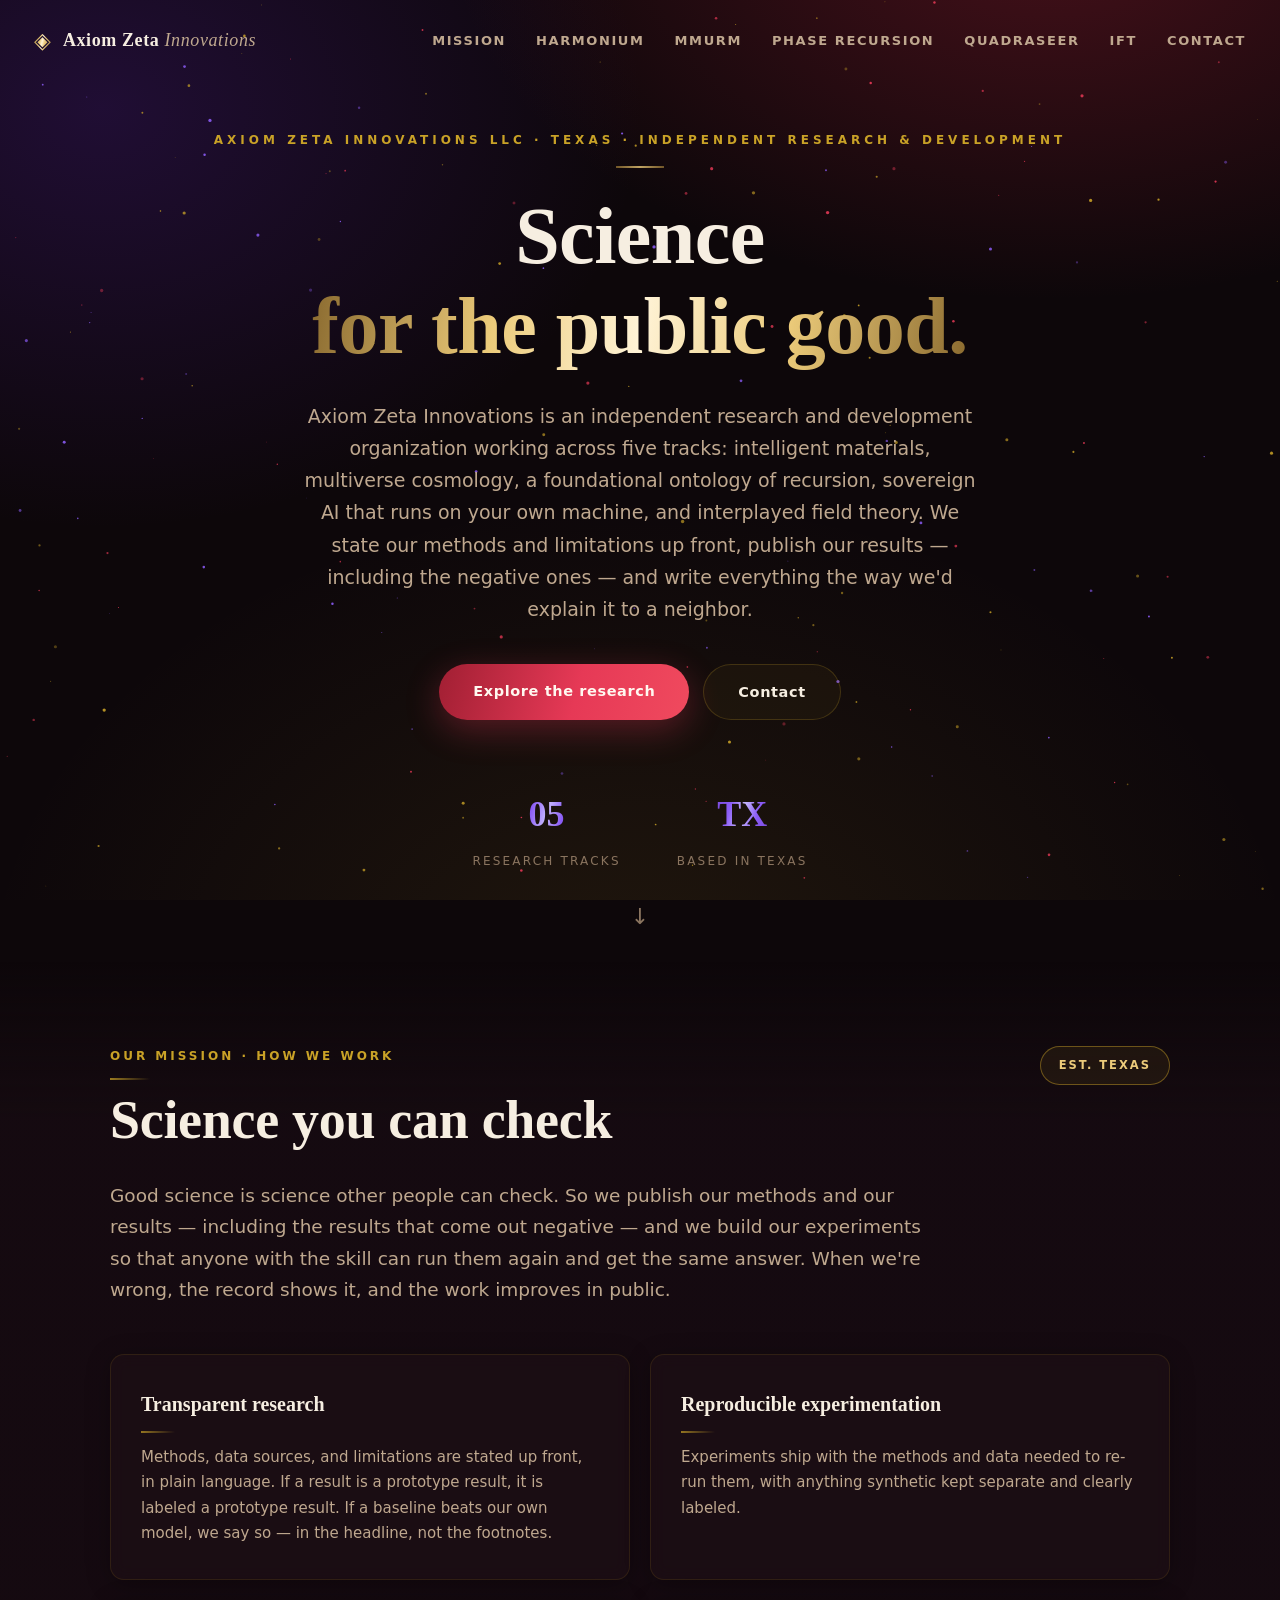
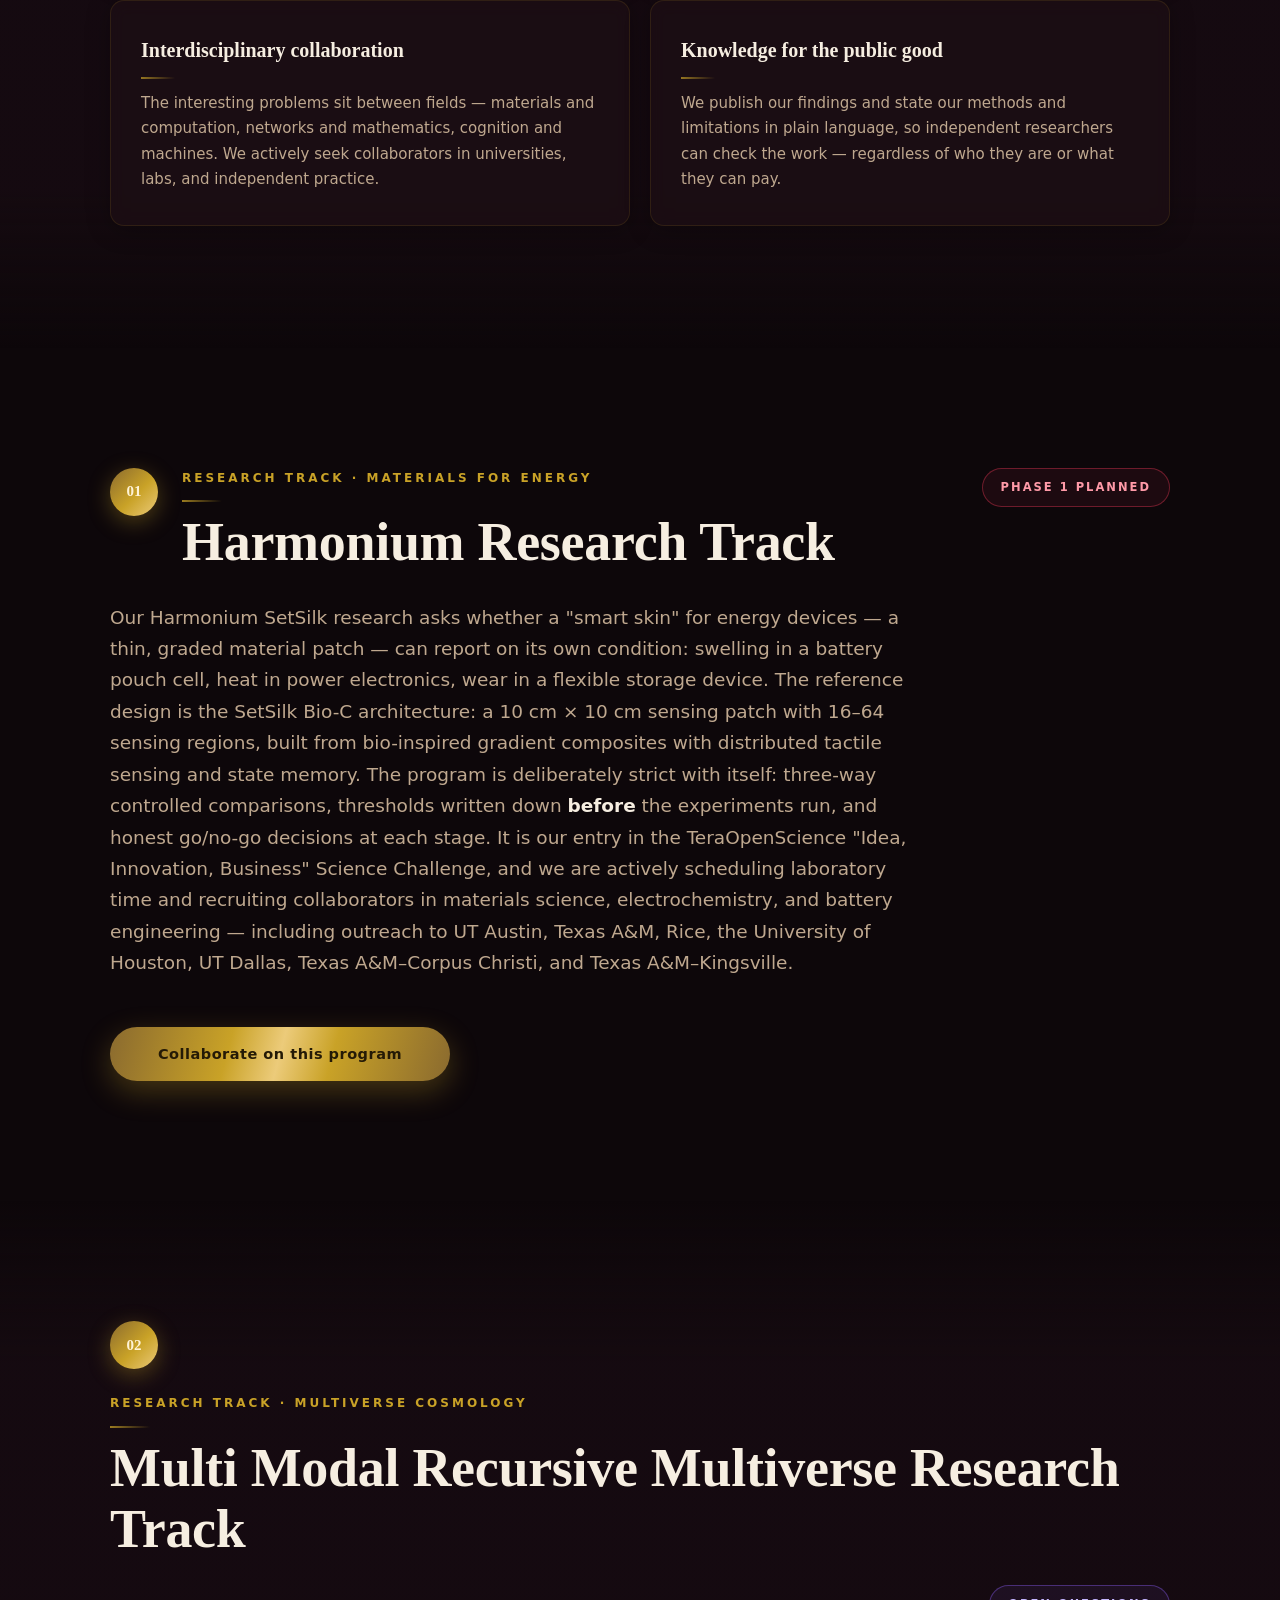
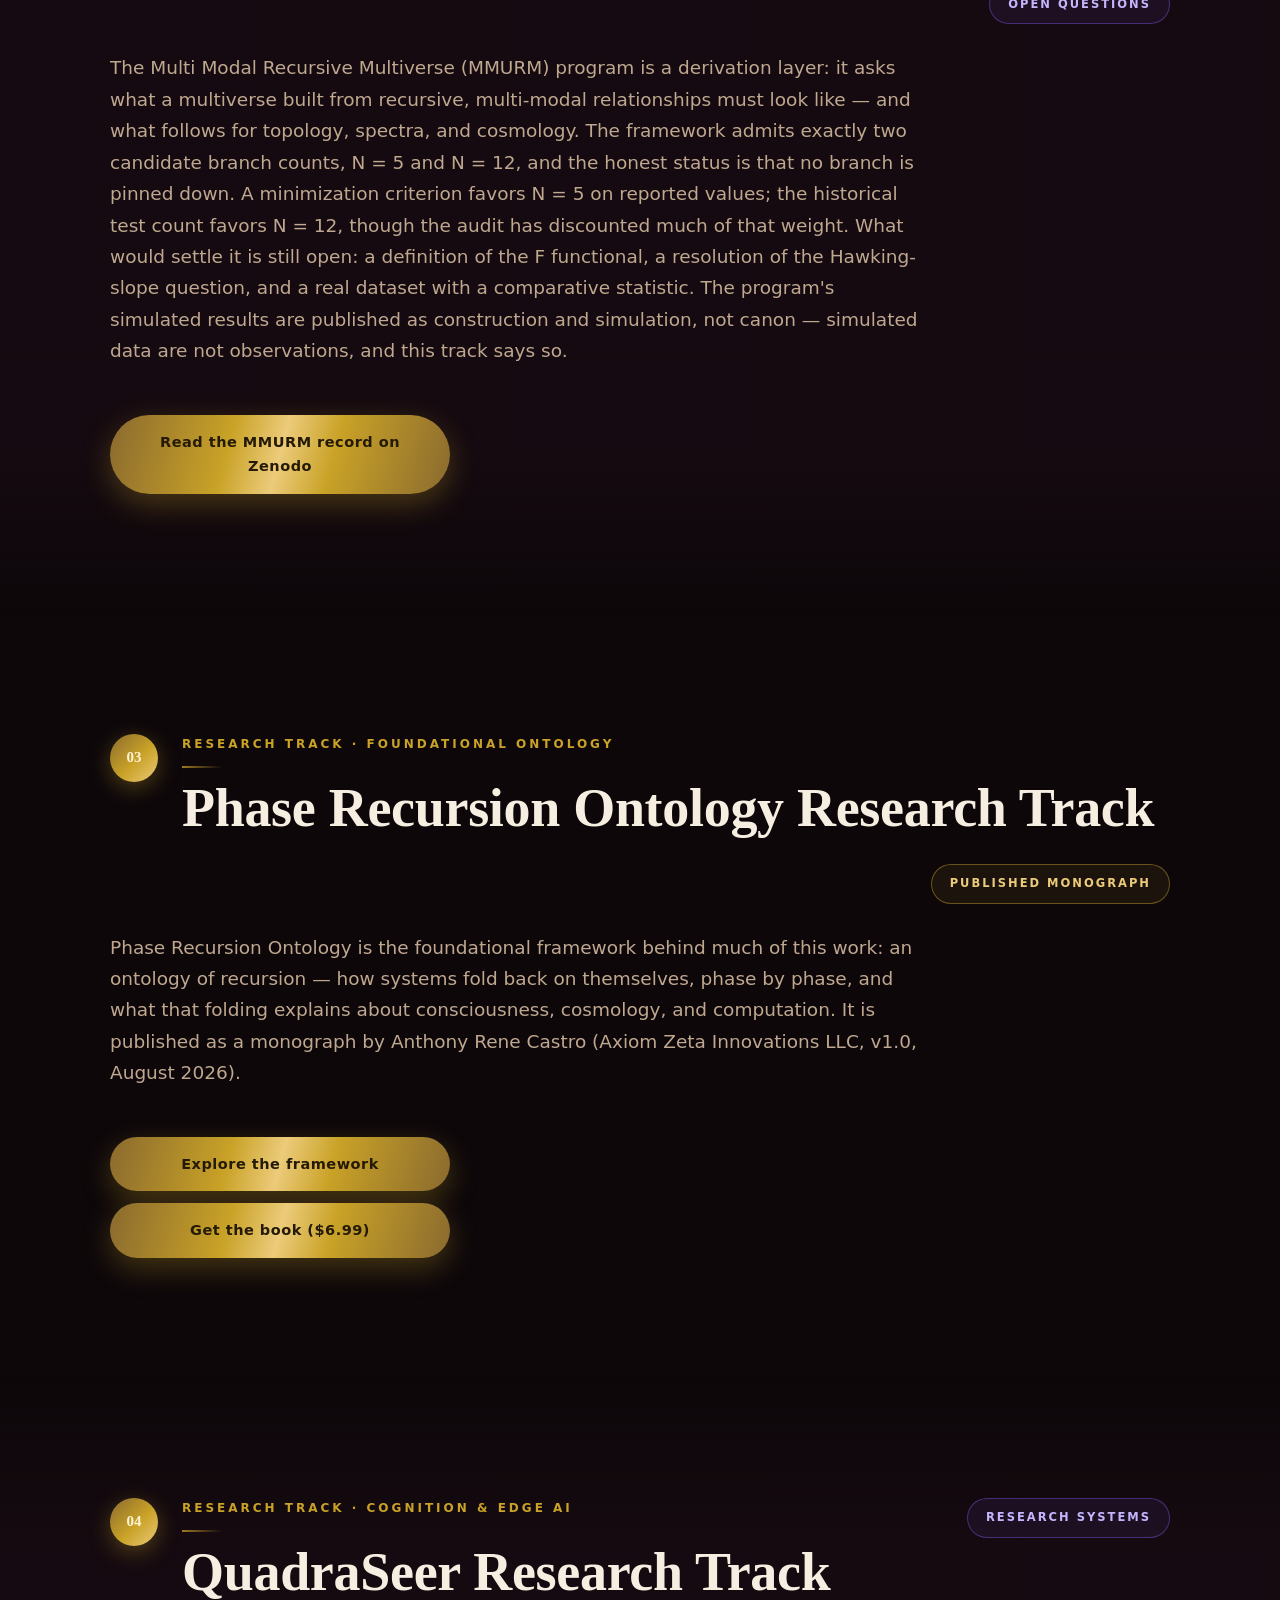
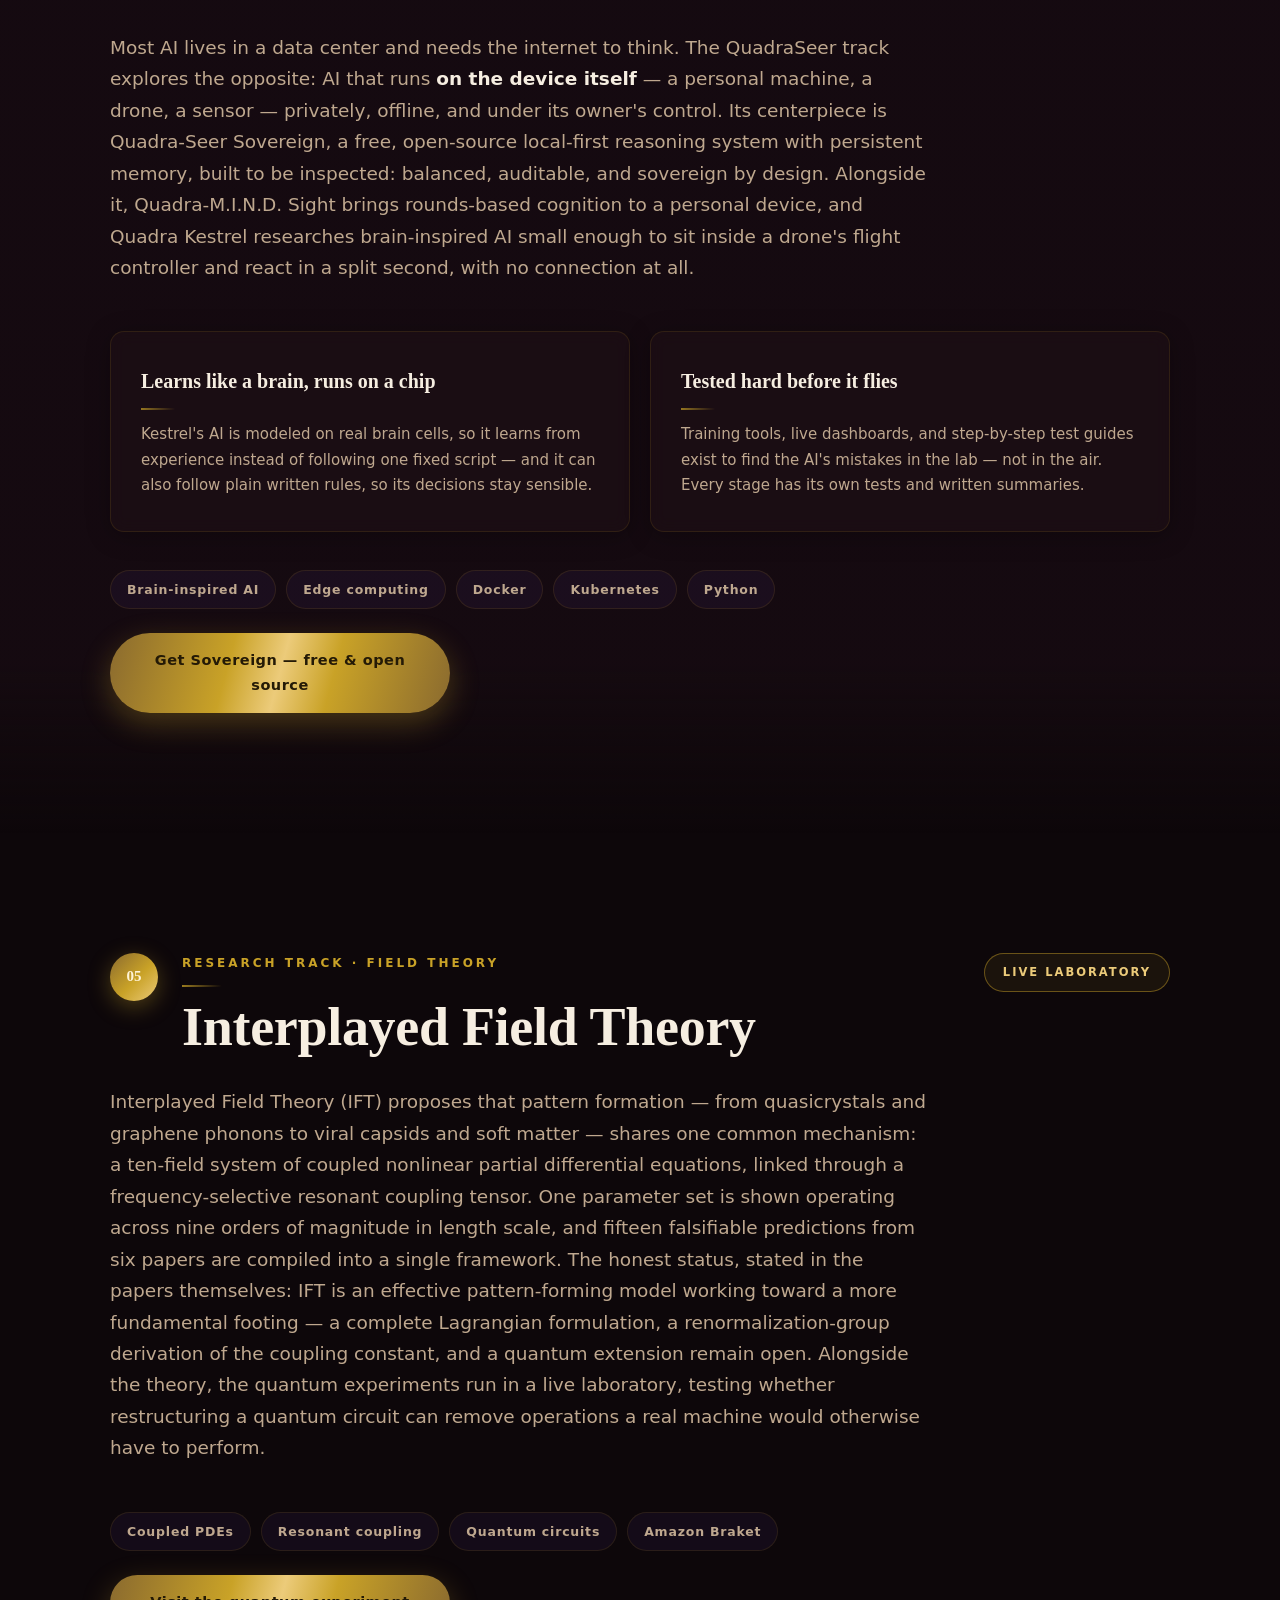
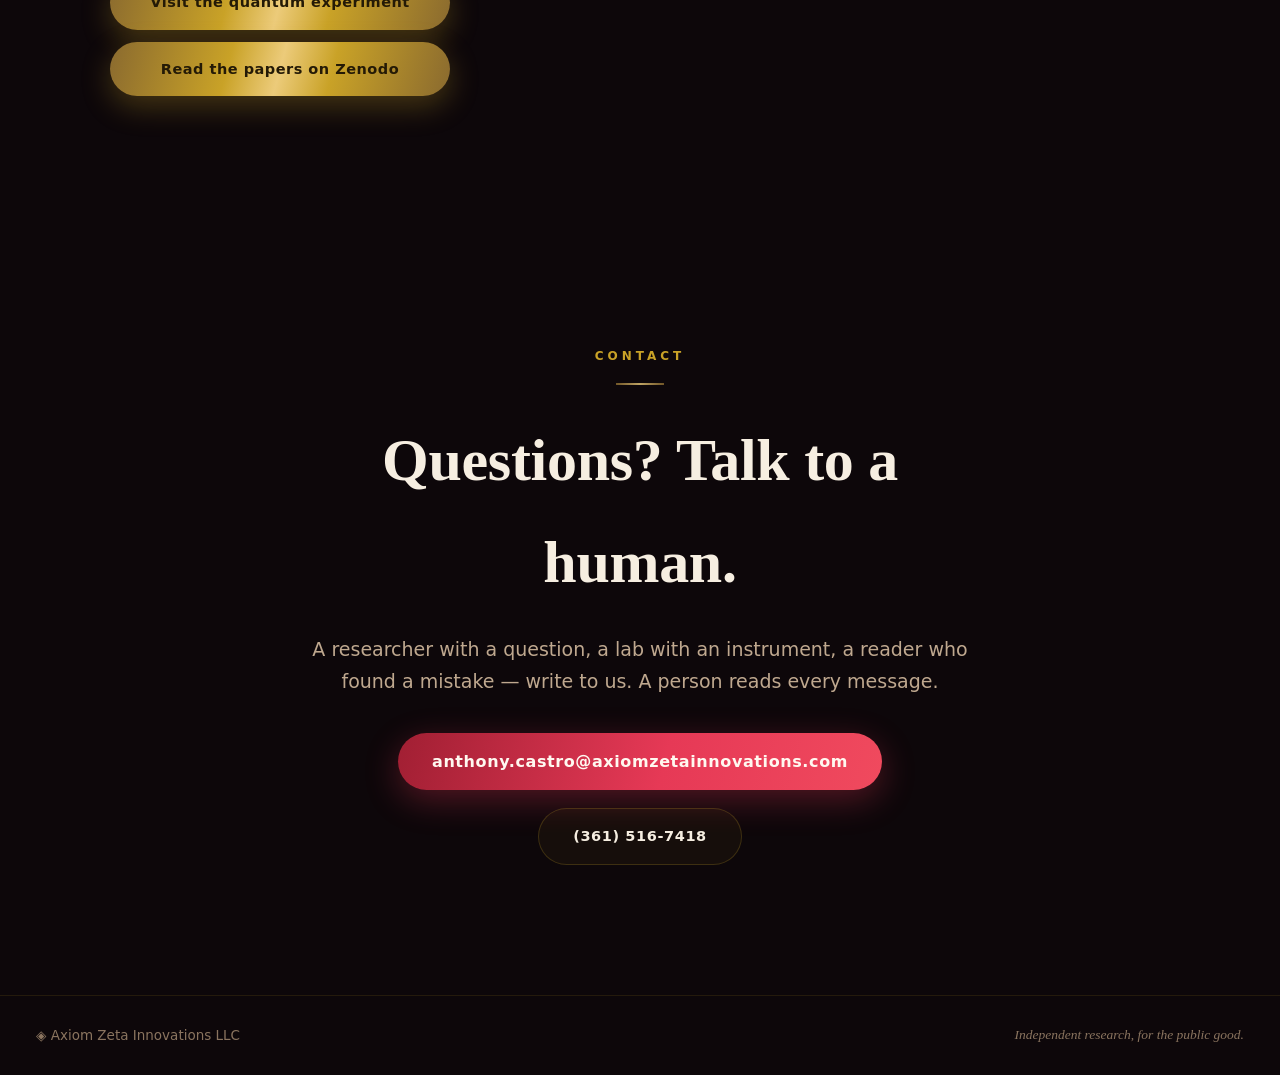
==== commit 22065912: "Add Zenodo record button to MMURM section" ====
--- a/index.html
+++ b/index.html
@@ -109,6 +109,9 @@
         <span class="status-badge research">Open questions</span>
       </div>
       <p class="aspect-lede">The Multi Modal Recursive Multiverse (MMURM) program is a derivation layer: it asks what a multiverse built from recursive, multi-modal relationships must look like — and what follows for topology, spectra, and cosmology. The framework admits exactly two candidate branch counts, N = 5 and N = 12, and the honest status is that no branch is pinned down. A minimization criterion favors N = 5 on reported values; the historical test count favors N = 12, though the audit has discounted much of that weight. What would settle it is still open: a definition of the F functional, a resolution of the Hawking-slope question, and a real dataset with a comparative statistic. The program's simulated results are published as construction and simulation, not canon — simulated data are not observations, and this track says so.</p>
+      <div class="price-actions" style="max-width:340px; margin-top:24px">
+        <a class="btn-gold" href="https://zenodo.org/records/23236616?token=eyJhbGciOiJIUzUxMiJ9.eyJpZCI6IjBiZmNjZGU1LWY3YzYtNDYwOC1iMWRiLTQ3OWI3Y2YyNWY5NSIsImRhdGEiOnt9LCJyYW5kb20iOiJkMTIxYmI5MmI3NzgzYWU5MTc3ZTJmM2UyNmI4ZDRmMCJ9.S_GH14VGBUyb25oFQTRuXHODgLaJSEKTHLQ_HSEUBegQL0qyWTQUqspRSJMgcDxqmh-MuUG5d82VqhjqX_Te8w" target="_blank" rel="noreferrer">Read the MMURM record on Zenodo</a>
+      </div>
     </div>
   </section>
 
